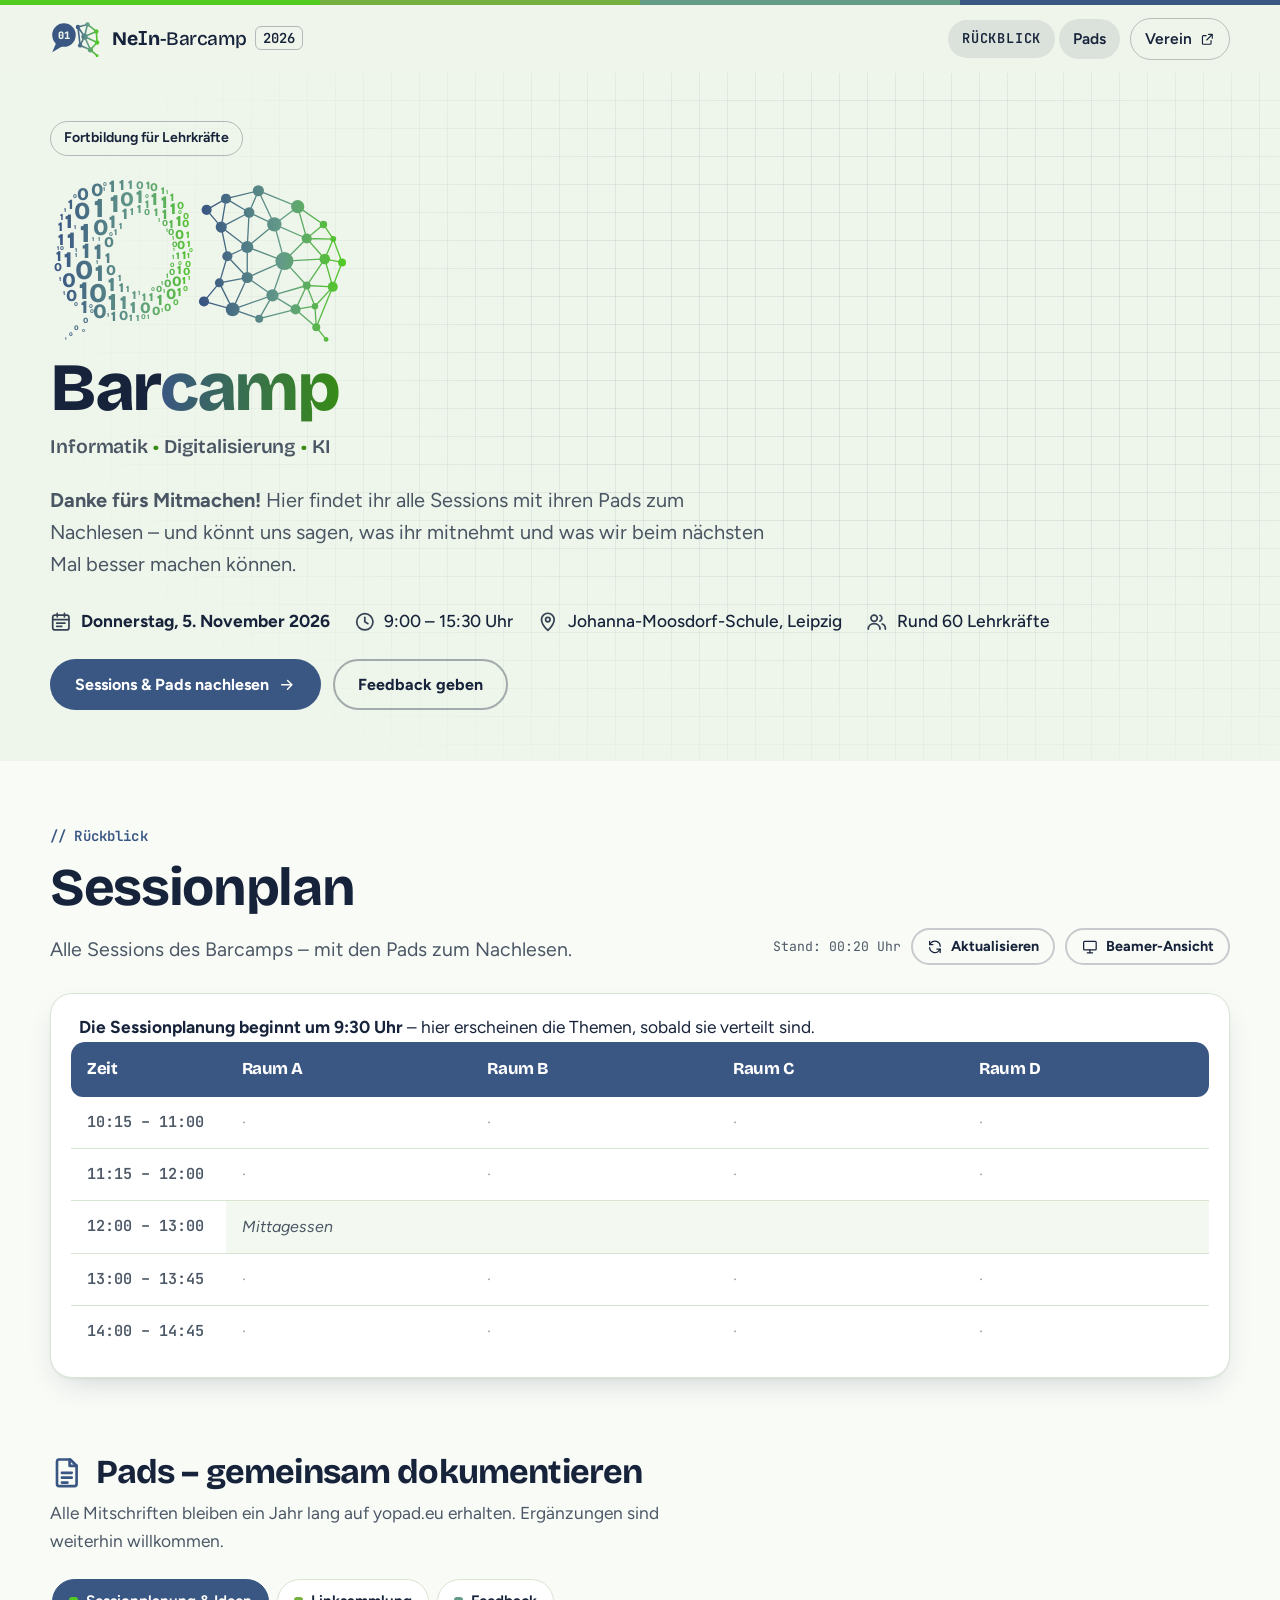
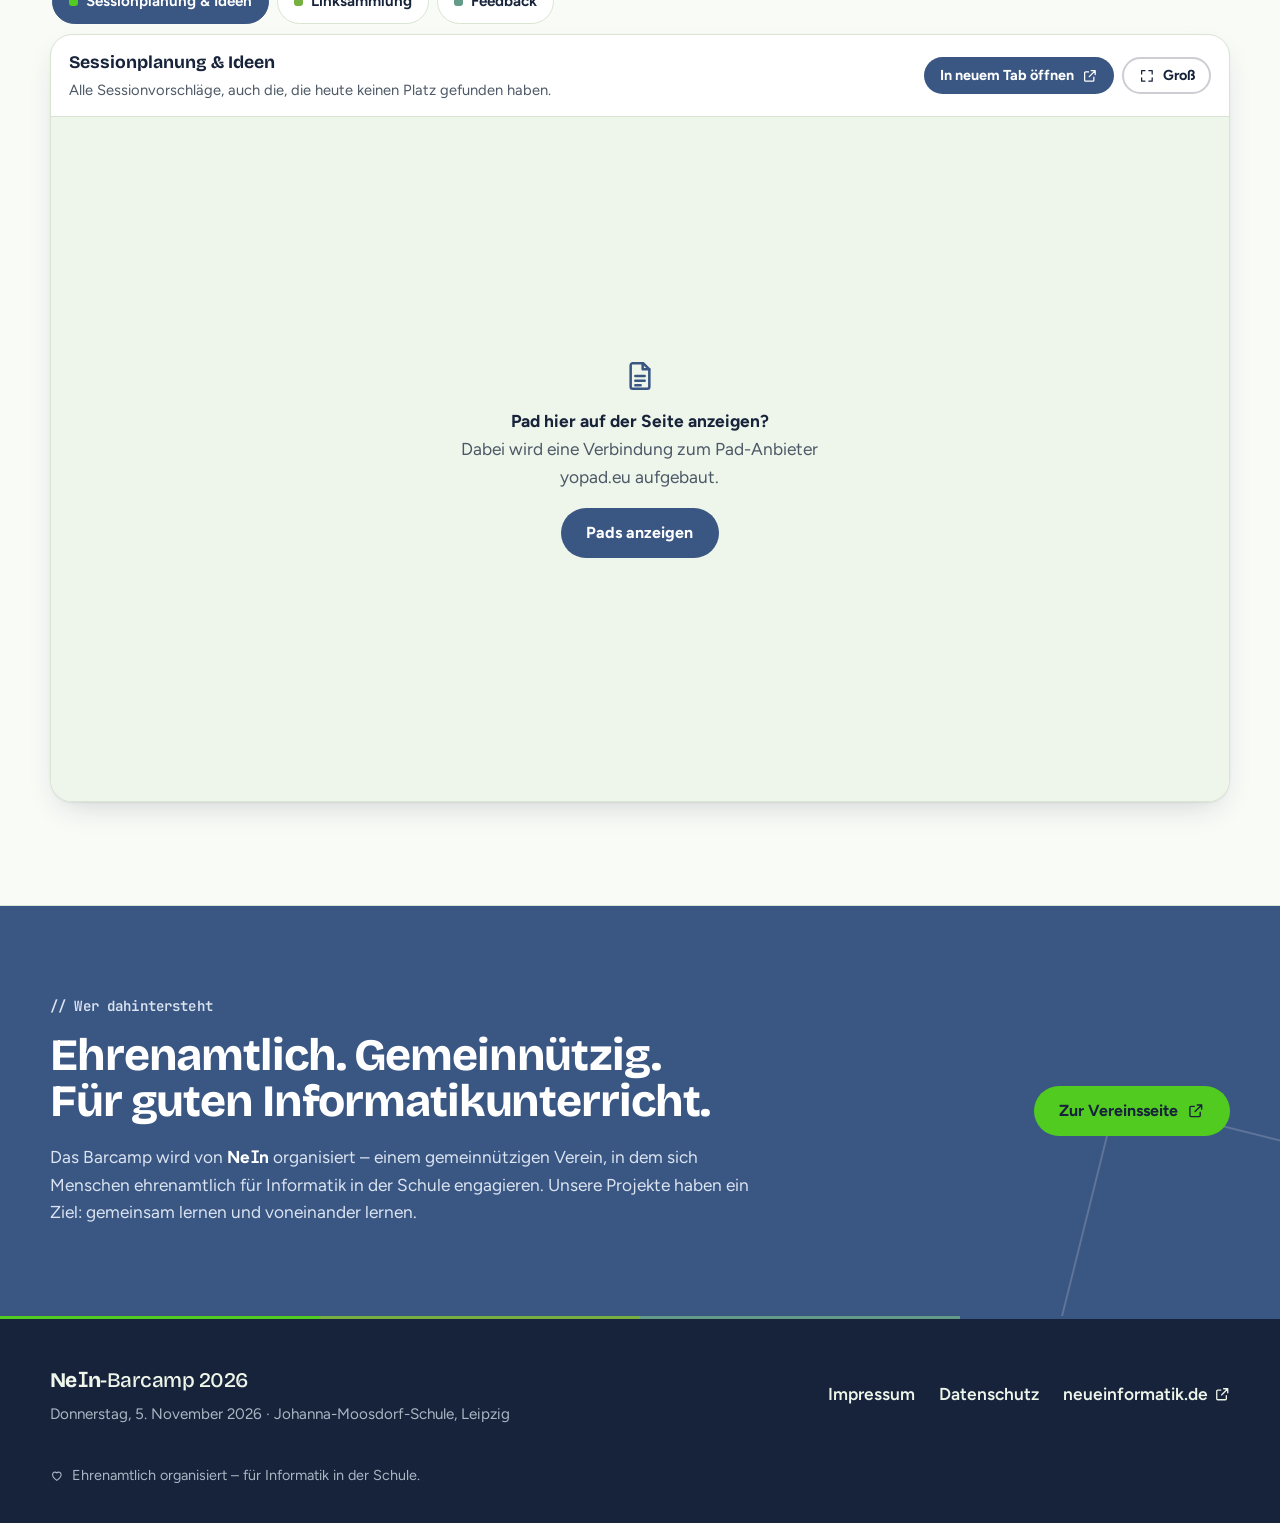
==== index.html @ a543e160 "Datums-Check: Beispielplan-Fehler behoben, Rückblick-Seite ab 6.11. - Am Barcamp-Tag wurde nach dem " ====
<!doctype html>
<html lang="de" data-palette="4" data-font="werkstatt">
<head>
  <meta charset="utf-8">
  <meta name="viewport" content="width=device-width, initial-scale=1">
  <title>NeIn-Barcamp 2026 · Informatik, Digitalisierung, KI · 5. November 2026, Leipzig</title>
  <meta name="description" content="Das NeIn-Barcamp am 5. November 2026: eine Fortbildung im Barcamp-Format rund um Informatik, Digitalisierung und KI in der Schule, an der Johanna-Moosdorf-Schule in Leipzig – Rahmeninfos, Ablauf, Essensbuchung, Sessionplan und Pads.">
  <meta property="og:type" content="website">
  <meta property="og:title" content="NeIn-Barcamp 2026">
  <meta property="og:description" content="Fortbildung im Barcamp-Format: Informatik · Digitalisierung · KI · Donnerstag, 5. November 2026, Johanna-Moosdorf-Schule Leipzig">
  <meta property="og:locale" content="de_DE">
  <meta property="og:image" content="https://hanstydecks.github.io/NeIn-Barcamp-Dashboard/assets/img/logo-barcamp.png">
  <link rel="icon" href="assets/img/favicon.svg" type="image/svg+xml">

  <link rel="stylesheet" href="assets/css/fonts.css">
  <link rel="stylesheet" href="assets/css/themes.css">
  <link rel="stylesheet" href="assets/css/style.css">

  <script src="assets/js/config.js"></script>
  <script src="assets/js/theme-init.js"></script>
  <script src="assets/js/markdown.js" defer></script>
  <script src="assets/js/main.js" defer></script>
  <script src="assets/js/design-panel.js" defer></script>
</head>
<body>
  <a class="skip-link" href="#main">Zum Inhalt springen</a>

  <!-- Symbole (werden per <use href="#i-…"> eingebunden) -->
  <svg class="sprite" aria-hidden="true" focusable="false">
    <symbol id="i-calendar" viewBox="0 0 24 24"><rect x="3" y="4.5" width="18" height="16.5" rx="2.5"/><path d="M3 9.5h18M8 2.5v4M16 2.5v4"/><path d="M7.5 13.5h2M11 13.5h2M14.5 13.5h2M7.5 17h2M11 17h2"/></symbol>
    <symbol id="i-clock" viewBox="0 0 24 24"><circle cx="12" cy="12" r="9"/><path d="M12 7v5l3.5 2"/></symbol>
    <symbol id="i-pin" viewBox="0 0 24 24"><path d="M12 21.5s-7-6.2-7-12a7 7 0 0 1 14 0c0 5.8-7 12-7 12z"/><circle cx="12" cy="9.5" r="2.5"/></symbol>
    <symbol id="i-users" viewBox="0 0 24 24"><circle cx="9" cy="8" r="3.5"/><path d="M2.5 20c0-3.6 2.9-6 6.5-6s6.5 2.4 6.5 6"/><path d="M15.5 4.8a3.5 3.5 0 0 1 0 6.4M18 14.4c2.1.7 3.5 2.7 3.5 5.6"/></symbol>
    <symbol id="i-ticket" viewBox="0 0 24 24"><path d="M3 8a2 2 0 0 0 2-2h14a2 2 0 0 0 2 2v2a2 2 0 0 0 0 4v2a2 2 0 0 0-2 2H5a2 2 0 0 0-2-2v-2a2 2 0 0 0 0-4z"/><path d="M14 6v12" stroke-dasharray="2 2.2"/></symbol>
    <symbol id="i-laptop" viewBox="0 0 24 24"><rect x="4" y="4.5" width="16" height="11" rx="1.5"/><path d="M2 19.5h20"/><path d="m10 8.5-2 1.75 2 1.75M14 8.5l2 1.75-2 1.75"/></symbol>
    <symbol id="i-utensils" viewBox="0 0 24 24"><path d="M6 2.5v7a2.5 2.5 0 0 0 5 0v-7M8.5 2.5v19"/><path d="M18 21.5v-19c-2.5 1.2-4 4-4 7.5v4h4"/></symbol>
    <symbol id="i-arrow" viewBox="0 0 24 24"><path d="M5 12h14M13 6l6 6-6 6"/></symbol>
    <symbol id="i-external" viewBox="0 0 24 24"><path d="M14 4h6v6M20 4l-9 9"/><path d="M18 14v4.5a1.5 1.5 0 0 1-1.5 1.5h-11A1.5 1.5 0 0 1 4 18.5v-11A1.5 1.5 0 0 1 5.5 6H10"/></symbol>
    <symbol id="i-refresh" viewBox="0 0 24 24"><path d="M20 11a8 8 0 0 0-14.3-4.6L4 8.5"/><path d="M4 3.5v5h5"/><path d="M4 13a8 8 0 0 0 14.3 4.6l1.7-2.1"/><path d="M20 20.5v-5h-5"/></symbol>
    <symbol id="i-screen" viewBox="0 0 24 24"><rect x="2.5" y="3.5" width="19" height="13" rx="1.5"/><path d="M8 21h8M12 16.5V21"/></symbol>
    <symbol id="i-expand" viewBox="0 0 24 24"><path d="M4 9V4h5M20 9V4h-5M4 15v5h5M20 15v5h-5"/></symbol>
    <symbol id="i-pad" viewBox="0 0 24 24"><path d="M6 2.5h8.5L19 7v13a1.5 1.5 0 0 1-1.5 1.5h-11A1.5 1.5 0 0 1 5 20V4a1.5 1.5 0 0 1 1-1.5z"/><path d="M14 2.5V7h5M8.5 12h7M8.5 15.5h7M8.5 19h4"/></symbol>
    <symbol id="i-check" viewBox="0 0 24 24"><path d="m4.5 12.5 5 5 10-11"/></symbol>
    <symbol id="i-alert" viewBox="0 0 24 24"><circle cx="12" cy="12" r="9"/><path d="M12 7.5v5.5M12 16.5v.01"/></symbol>
    <symbol id="i-heart" viewBox="0 0 24 24"><path d="M12 20s-7.5-4.6-7.5-10.2A4.3 4.3 0 0 1 12 7a4.3 4.3 0 0 1 7.5 2.8C19.5 15.4 12 20 12 20z"/></symbol>
    <symbol id="i-menu" viewBox="0 0 24 24"><path d="M4 7h16M4 12h16M4 17h16"/></symbol>
    <symbol id="i-close" viewBox="0 0 24 24"><path d="M6 6l12 12M18 6 6 18"/></symbol>
    <symbol id="i-feet" viewBox="0 0 24 24"><path d="M7.5 4c1.7 0 2.7 1.8 2.7 4.3S9.3 13 7.6 13 5 11 5 8.4 5.8 4 7.5 4zM5.6 15.2l4.2-.4.3 2.3c.2 1.6-.8 2.9-2.2 3s-2.4-.9-2.4-2.5z"/><path d="M16.5 2.5c1.7 0 2.5 2.2 2.5 4.8s-1 4.4-2.7 4.4-2.6-1.9-2.6-4.4.8-4.8 2.8-4.8zM14.1 13.8l4.2.4-.1 2.3c-.1 1.6-1.2 2.6-2.6 2.5s-2.2-1.4-2-3z"/></symbol>
    <symbol id="i-spark" viewBox="0 0 24 24"><path d="M12 3v4M12 17v4M3 12h4M17 12h4M5.6 5.6l2.8 2.8M15.6 15.6l2.8 2.8M18.4 5.6l-2.8 2.8M8.4 15.6l-2.8 2.8"/></symbol>
    <symbol id="i-mic" viewBox="0 0 24 24"><rect x="9" y="2.5" width="6" height="11" rx="3"/><path d="M5.5 11a6.5 6.5 0 0 0 13 0M12 17.5V21.5M8.5 21.5h7"/></symbol>
  </svg>

  <div class="stripe" aria-hidden="true"><span></span><span></span><span></span><span></span></div>

  <header class="site-header" id="header">
    <div class="container site-header__inner">
      <a class="brand" href="#top" aria-label="NeIn-Barcamp 2026 – zum Seitenanfang">
        <svg class="brand__mark" viewBox="0 0 68 50" aria-hidden="true">
          <defs>
            <linearGradient id="bm-grad" gradientUnits="userSpaceOnUse" x1="36" y1="0" x2="66" y2="0">
              <stop offset="0" class="lm-s1"/><stop offset=".5" class="lm-s2"/><stop offset="1" class="lm-s3"/>
            </linearGradient>
          </defs>
          <circle class="bm-bubble" cx="19" cy="19" r="16"/>
          <path class="bm-bubble" d="M8.5 29.5 3 42.5l13.8-8.4z"/>
          <text class="bm-bits" x="19" y="24">01</text>
          <path class="bm-edges" d="M38 8 51 4.5 63 14 47 21 38 8M51 4.5 47 21M63 14 64 29 47 21 41 33 38 8M41 33 55 39 64 29M47 21 55 39 64 47"/>
          <g class="bm-nodes"><circle cx="38" cy="8" r="3"/><circle cx="51" cy="4.5" r="3"/><circle cx="63" cy="14" r="3"/><circle cx="47" cy="21" r="4.3"/><circle cx="64" cy="29" r="3"/><circle cx="41" cy="33" r="3"/><circle cx="55" cy="39" r="3.6"/><circle cx="64" cy="47" r="2"/></g>
        </svg>
        <span class="brand__text"><strong>Ne<span class="ibeam">I</span>n</strong>-Barcamp <span class="brand__year">2026</span></span>
      </a>

      <button class="nav-toggle" type="button" aria-expanded="false" aria-controls="site-nav">
        <svg class="icon" aria-hidden="true"><use href="#i-menu"/></svg>
        <span class="visually-hidden">Menü</span>
      </button>

      <nav class="site-nav" id="site-nav" aria-label="Hauptnavigation">
        <ul>
          <li data-phases="live after" hidden><a class="nav-live" href="#live"><span class="live-dot" aria-hidden="true"></span><span data-phases="live">Live</span><span data-phases="after" hidden>Rückblick</span></a></li>
          <li data-phases="live after" hidden><a href="#pads">Pads</a></li>
          <li data-phases="before live"><a href="#infos">Infos</a></li>
          <li data-phases="before live"><a href="#barcamp">Barcamp</a></li>
          <li data-phases="before live"><a href="#ablauf">Ablauf</a></li>
          <li data-phases="before" data-meal-only="open"><a href="#essen">Essen</a></li>
          <li><a class="nav-ext" href="https://neueinformatik.de/" rel="noopener">Verein <svg class="icon icon--sm" aria-hidden="true"><use href="#i-external"/></svg></a></li>
        </ul>
      </nav>
    </div>
  </header>

  <main id="main">

    <!-- ================================================================ HERO -->
    <section class="hero" id="top" aria-labelledby="hero-title">
      <div class="container hero__grid">
        <div class="hero__text">
          <p class="hero__kicker">
            <span class="chip chip--hero">Fortbildung für Lehrkräfte</span>
            <span class="countdown" id="countdown" hidden></span>
          </p>

          <div class="hero-logo">
            <!-- Bildmarke: Sprechblase aus Binärziffern + Sprechblase aus einem Netzwerk.
                 Farben kommen aus der Palette (--mark-1 … --mark-3), Ziffern in der Überschriftenschrift. -->
            <svg class="hero-logo__mark" viewBox="205 55 1130 650" role="img" aria-label="Logo: eine Sprechblase aus Nullen und Einsen neben einer Sprechblase aus einem Netzwerk">
              <defs>
                <linearGradient id="lm-grad-l" gradientUnits="userSpaceOnUse" x1="230" y1="0" x2="770" y2="0">
                  <stop offset="0" class="lm-s1"/><stop offset=".55" class="lm-s2"/><stop offset="1" class="lm-s3"/>
                </linearGradient>
                <linearGradient id="lm-grad-r" gradientUnits="userSpaceOnUse" x1="780" y1="0" x2="1320" y2="0">
                  <stop offset="0" class="lm-s1"/><stop offset=".55" class="lm-s2"/><stop offset="1" class="lm-s3"/>
                </linearGradient>
              </defs>
              <g class="lm-digits">
              <text x="338" y="617" font-size="30">0</text>
              <text x="306" y="641" font-size="26">0</text>
              <text x="284" y="664" font-size="21">0</text>
              <text x="266" y="682" font-size="16">1</text>
              <text x="333" y="652" font-size="17">0</text>
              <text x="334" y="452" font-size="103">0</text>
              <text x="335" y="310" font-size="103">1</text>
              <text x="389" y="216" font-size="103">1</text>
              <text x="386" y="536" font-size="102">0</text>
              <text x="447" y="198" font-size="96">1</text>
              <text x="330" y="524" font-size="95">1</text>
              <text x="325" y="226" font-size="92">0</text>
              <text x="441" y="567" font-size="91">1</text>
              <text x="390" y="459" font-size="89">1</text>
              <text x="283" y="332" font-size="88">1</text>
              <text x="395" y="286" font-size="87">0</text>
              <text x="273" y="406" font-size="84">1</text>
              <text x="385" y="374" font-size="83">1</text>
              <text x="340" y="373" font-size="82">1</text>
              <text x="496" y="176" font-size="78">0</text>
              <text x="275" y="480" font-size="78">0</text>
              <text x="276" y="258" font-size="77">1</text>
              <text x="394" y="596" font-size="77">0</text>
              <text x="438" y="497" font-size="74">1</text>
              <text x="483" y="562" font-size="73">1</text>
              <text x="542" y="166" font-size="72">1</text>
              <text x="442" y="258" font-size="71">1</text>
              <text x="381" y="139" font-size="70">0</text>
              <text x="334" y="579" font-size="69">1</text>
              <text x="599" y="173" font-size="68">1</text>
              <text x="331" y="154" font-size="67">0</text>
              <text x="635" y="183" font-size="66">1</text>
              <text x="440" y="123" font-size="65">1</text>
              <text x="518" y="577" font-size="63">1</text>
              <text x="285" y="535" font-size="63">0</text>
              <text x="245" y="322" font-size="62">1</text>
              <text x="667" y="206" font-size="61">1</text>
              <text x="564" y="580" font-size="60">0</text>
              <text x="486" y="223" font-size="59">1</text>
              <text x="618" y="549" font-size="58">1</text>
              <text x="659" y="524" font-size="58">0</text>
              <text x="688" y="250" font-size="57">1</text>
              <text x="476" y="117" font-size="57">1</text>
              <text x="427" y="330" font-size="56">0</text>
              <text x="237" y="383" font-size="56">1</text>
              <text x="422" y="390" font-size="56">1</text>
              <text x="436" y="435" font-size="56">0</text>
              <text x="683" y="478" font-size="54">0</text>
              <text x="637" y="225" font-size="54">1</text>
              <text x="446" y="609" font-size="53">1</text>
              <text x="281" y="187" font-size="53">1</text>
              <text x="481" y="604" font-size="52">0</text>
              <text x="694" y="299" font-size="51">0</text>
              <text x="474" y="498" font-size="50">1</text>
              <text x="510" y="113" font-size="49">1</text>
              <text x="243" y="269" font-size="49">1</text>
              <text x="606" y="587" font-size="47">0</text>
              <text x="692" y="432" font-size="47">1</text>
              <text x="541" y="202" font-size="46">1</text>
              <text x="692" y="514" font-size="46">1</text>
              <text x="700" y="339" font-size="46">0</text>
              <text x="236" y="422" font-size="45">0</text>
              <text x="520" y="527" font-size="45">1</text>
              <text x="662" y="258" font-size="45">1</text>
              <text x="584" y="533" font-size="45">1</text>
              <text x="598" y="120" font-size="44">0</text>
              <text x="709" y="377" font-size="44">1</text>
              <text x="603" y="213" font-size="43">1</text>
              <text x="543" y="112" font-size="43">0</text>
              <text x="559" y="533" font-size="43">1</text>
              <text x="571" y="183" font-size="43">1</text>
              <text x="666" y="158" font-size="42">1</text>
              <text x="573" y="112" font-size="42">1</text>
              <text x="646" y="480" font-size="42">0</text>
              <text x="716" y="256" font-size="41">0</text>
              <text x="718" y="437" font-size="41">0</text>
              <text x="647" y="572" font-size="41">0</text>
              <text x="711" y="470" font-size="40">1</text>
              <text x="696" y="187" font-size="40">0</text>
              <text x="512" y="208" font-size="39">1</text>
              <text x="629" y="132" font-size="38">1</text>
              <text x="686" y="376" font-size="38">1</text>
              <text x="511" y="608" font-size="37">1</text>
              <text x="723" y="295" font-size="37">1</text>
              <text x="248" y="230" font-size="35">1</text>
              <text x="662" y="286" font-size="35">0</text>
              <text x="534" y="608" font-size="35">1</text>
              <text x="614" y="500" font-size="35">0</text>
              <text x="666" y="434" font-size="35">0</text>
              <text x="497" y="501" font-size="35">1</text>
              <text x="466" y="458" font-size="35">1</text>
              <text x="727" y="330" font-size="35">1</text>
              <text x="469" y="261" font-size="34">1</text>
              <text x="717" y="224" font-size="34">0</text>
              <text x="639" y="252" font-size="34">0</text>
              <text x="572" y="211" font-size="34">0</text>
              <text x="724" y="406" font-size="34">0</text>
              <text x="451" y="286" font-size="33">1</text>
              <text x="679" y="549" font-size="32">0</text>
              <text x="674" y="329" font-size="31">0</text>
              <text x="728" y="372" font-size="29">1</text>
              <text x="714" y="494" font-size="28">0</text>
              <text x="557" y="602" font-size="27">0</text>
              <text x="576" y="602" font-size="25">1</text>
              <text x="666" y="406" font-size="25">0</text>
              <text x="644" y="446" font-size="25">1</text>
              <text x="670" y="376" font-size="24">1</text>
              <text x="541" y="511" font-size="24">1</text>
              <text x="728" y="456" font-size="23">1</text>
              <text x="617" y="236" font-size="22">1</text>
              <text x="737" y="349" font-size="22">0</text>
              <text x="645" y="275" font-size="20">1</text>
              <text x="673" y="345" font-size="19">1</text>
              <text x="668" y="305" font-size="22">1</text>
              <text x="625" y="472" font-size="22">1</text>
              <text x="594" y="497" font-size="22">0</text>
              <text x="645" y="130" font-size="22">1</text>
              <text x="693" y="205" font-size="22">0</text>
              <text x="693" y="396" font-size="22">0</text>
              <text x="259" y="510" font-size="22">1</text>
              <text x="627" y="575" font-size="22">1</text>
              <text x="435" y="288" font-size="22">0</text>
              <text x="242" y="458" font-size="22">1</text>
              <text x="235" y="341" font-size="22">1</text>
              <text x="261" y="198" font-size="22">1</text>
              <text x="413" y="100" font-size="22">0</text>
              <text x="302" y="554" font-size="22">0</text>
              <text x="299" y="145" font-size="22">0</text>
              <text x="570" y="144" font-size="22">0</text>
              <text x="362" y="578" font-size="22">0</text>
              <text x="410" y="120" font-size="22">1</text>
              <text x="634" y="504" font-size="22">1</text>
              <text x="425" y="595" font-size="22">1</text>
              <text x="389" y="307" font-size="22">1</text>
              <text x="368" y="306" font-size="22">1</text>
              <text x="249" y="341" font-size="22">0</text>
              <text x="304" y="368" font-size="22">1</text>
              <text x="302" y="350" font-size="22">1</text>
              <text x="301" y="262" font-size="22">1</text>
              <text x="360" y="560" font-size="22">0</text>
              <text x="381" y="393" font-size="22">1</text>
              </g>
              <g class="lm-edges">
              <path d="M795 190L868 148M795 190L850 255M868 148L990 118M868 148L955 200M868 148L850 255M990 118L1138 178M990 118L955 200M990 118L1050 245M1138 178L1050 245M1138 178L1235 245M1138 178L1172 298M955 200L850 255M955 200L1050 245M955 200L948 330M850 255L948 330M850 255L873 365M1050 245L1172 298M1050 245L948 330M1050 245L1088 383M1235 245L1172 298M1235 245L1272 300M1172 298L1272 300M1172 298L1088 383M1172 298L1240 375M1272 300L1240 375M1272 300L1305 388M948 330L1088 383M948 330L873 365M948 330L948 445M1088 383L1240 375M1088 383L948 445M1088 383L1172 475M1088 383L1043 512M873 365L948 445M873 365L843 465M1240 375L1305 388M1240 375L1172 475M1240 375L1270 480M1305 388L1270 480M948 445L843 465M948 445L1043 512M948 445L893 565M843 465L785 535M843 465L893 565M1172 475L1270 480M1172 475L1043 512M1172 475L1130 565M1172 475L1203 553M1270 480L1203 553M1270 480L1208 632M1043 512L893 565M1043 512L1130 565M1043 512L993 600M785 535L893 565M893 565L993 600M1130 565L1203 553M1130 565L993 600M1130 565L1208 632M1203 553L1208 632M1208 632L1245 678"/>
              </g>
              <g class="lm-nodes">
              <circle cx="795" cy="190" r="19"/>
              <circle cx="868" cy="148" r="19"/>
              <circle cx="990" cy="118" r="21"/>
              <circle cx="1138" cy="178" r="25"/>
              <circle cx="955" cy="200" r="20"/>
              <circle cx="850" cy="255" r="21"/>
              <circle cx="1050" cy="245" r="27"/>
              <circle cx="1235" cy="245" r="14"/>
              <circle cx="1172" cy="298" r="19"/>
              <circle cx="1272" cy="300" r="11"/>
              <circle cx="948" cy="330" r="23"/>
              <circle cx="1088" cy="383" r="34"/>
              <circle cx="873" cy="365" r="19"/>
              <circle cx="1240" cy="375" r="20"/>
              <circle cx="1305" cy="388" r="15"/>
              <circle cx="948" cy="445" r="21"/>
              <circle cx="843" cy="465" r="17"/>
              <circle cx="1172" cy="475" r="15"/>
              <circle cx="1270" cy="480" r="19"/>
              <circle cx="1043" cy="512" r="23"/>
              <circle cx="785" cy="535" r="19"/>
              <circle cx="893" cy="565" r="26"/>
              <circle cx="1130" cy="565" r="19"/>
              <circle cx="1203" cy="553" r="12"/>
              <circle cx="993" cy="600" r="15"/>
              <circle cx="1208" cy="632" r="15"/>
              <circle cx="1245" cy="678" r="9"/>
              </g>
            </svg>
            <h1 class="hero-logo__word" id="hero-title"><span class="visually-hidden">NeIn-</span><span class="hero-logo__bar">Bar</span><span class="hero-logo__camp">camp</span><span class="visually-hidden"> 2026</span></h1>
            <p class="hero-logo__tag">Informatik <span aria-hidden="true">•</span> Digitalisierung <span aria-hidden="true">•</span> KI</p>
          </div>

          <p class="hero__lead" data-phases="before">
            Ein Tag rund um Informatik, Digitalisierung und KI in der Schule – mit den Themen, die ihr mitbringt.
            Es gibt kein festes Programm: Wir sammeln morgens gemeinsam die Sessions,
            teilen Erfahrungen aus dem Unterricht und nehmen Ideen mit, die am nächsten Tag funktionieren.
          </p>
          <p class="hero__lead" data-phases="after" hidden>
            <strong>Danke fürs Mitmachen!</strong> Hier findet ihr alle Sessions mit ihren Pads zum Nachlesen –
            und könnt uns sagen, was ihr mitnehmt und was wir beim nächsten Mal besser machen können.
          </p>

          <ul class="hero__meta">
            <li><svg class="icon" aria-hidden="true"><use href="#i-calendar"/></svg><span><strong>Donnerstag, 5. November 2026</strong></span></li>
            <li><svg class="icon" aria-hidden="true"><use href="#i-clock"/></svg><span class="ph">9:00 – 15:30 Uhr</span></li>
            <li><svg class="icon" aria-hidden="true"><use href="#i-pin"/></svg><span>Johanna-Moosdorf-Schule, Leipzig</span></li>
            <li data-phases="after" hidden><svg class="icon" aria-hidden="true"><use href="#i-users"/></svg><span class="ph">Rund 60 Lehrkräfte</span></li>
          </ul>

          <div class="hero__actions">
            <a class="btn btn--hero" href="#essen" data-phases="before" data-meal-only="open">Mittagessen buchen <svg class="icon" aria-hidden="true"><use href="#i-arrow"/></svg></a>
            <a class="btn btn--hero" href="#live" data-phases="live" hidden>Zum Sessionplan <svg class="icon" aria-hidden="true"><use href="#i-arrow"/></svg></a>
            <a class="btn btn--hero" href="#live" data-phases="after" hidden>Sessions &amp; Pads nachlesen <svg class="icon" aria-hidden="true"><use href="#i-arrow"/></svg></a>
            <a class="btn btn--hero-ghost" href="#pads" data-phases="after" data-open-pad="Feedback" hidden>Feedback geben</a>
            <a class="btn btn--hero-ghost" href="#barcamp" data-phases="before live">Was ist ein Barcamp?</a>
          </div>
        </div>

        <figure class="hero__media">
          <div class="hero__frame">
            <!-- Platzhalter-Illustration: wird vom Titelfoto überdeckt, sobald es existiert -->
            <svg class="hero__art" viewBox="0 0 600 450" role="img" aria-label="Illustration: Sessionwand mit bunten Haftnotizen">
              <defs>
                <pattern id="karo" width="20" height="20" patternUnits="userSpaceOnUse">
                  <path d="M20 0H0V20" fill="none" class="art-grid"/>
                </pattern>
                <filter id="note-shadow" x="-20%" y="-20%" width="140%" height="150%">
                  <feDropShadow dx="0" dy="3" stdDeviation="3" flood-opacity=".18"/>
                </filter>
              </defs>
              <rect width="600" height="450" class="art-bg"/>
              <rect width="600" height="450" fill="url(#karo)"/>

              <!-- Raum-Schilder -->
              <g class="art-tags">
                <rect x="150" y="34" width="96" height="30" rx="6"/><rect x="264" y="34" width="96" height="30" rx="6"/>
                <rect x="378" y="34" width="96" height="30" rx="6"/><rect x="492" y="34" width="84" height="30" rx="6"/>
              </g>
              <g class="art-tag-lines">
                <path d="M168 49h60M282 49h52M396 49h60M508 49h48"/>
              </g>
              <!-- Zeit-Schilder -->
              <g class="art-tags">
                <rect x="24" y="92" width="100" height="26" rx="6"/><rect x="24" y="196" width="100" height="26" rx="6"/>
                <rect x="24" y="300" width="100" height="26" rx="6"/>
              </g>
              <g class="art-tag-lines"><path d="M40 105h58M40 209h52M40 313h62"/></g>

              <!-- Haftnotizen -->
              <g filter="url(#note-shadow)">
                <g class="note n1" transform="rotate(-3 198 128)"><rect x="152" y="86" width="92" height="84" rx="4"/><path class="sq" d="M164 108h64M164 122h52M164 136h60"/></g>
                <g class="note n3" transform="rotate(2 312 128)"><rect x="266" y="88" width="92" height="84" rx="4"/><path class="sq" d="M278 110h62M278 124h46"/></g>
                <g class="note n2" transform="rotate(-1.5 534 128)"><rect x="490" y="86" width="88" height="84" rx="4"/><path class="sq" d="M502 108h58M502 122h40M502 136h52"/></g>

                <g class="note n4" transform="rotate(2.5 198 232)"><rect x="152" y="190" width="92" height="84" rx="4"/><path class="sq" d="M164 212h60M164 226h48"/></g>
                <g class="note n2" transform="rotate(-2 426 232)"><rect x="380" y="190" width="92" height="84" rx="4"/><path class="sq" d="M392 212h62M392 226h56M392 240h34"/></g>
                <g class="note n1" transform="rotate(1.5 534 232)"><rect x="490" y="192" width="88" height="84" rx="4"/><path class="sq" d="M502 214h56M502 228h44"/></g>

                <g class="note n3" transform="rotate(-2 312 336)"><rect x="266" y="294" width="92" height="84" rx="4"/><path class="sq" d="M278 316h60M278 330h50M278 344h58"/></g>
                <g class="note n4" transform="rotate(3 426 336)"><rect x="380" y="296" width="92" height="84" rx="4"/><path class="sq" d="M392 318h54M392 332h62"/></g>
              </g>
              <!-- leere Plätze, die noch gefüllt werden -->
              <g class="art-empty">
                <rect x="266" y="190" width="92" height="84" rx="6"/><rect x="152" y="294" width="92" height="84" rx="6"/><rect x="490" y="296" width="88" height="84" rx="6"/>
              </g>
              <!-- neue Notiz, die gerade angeheftet wird -->
              <g class="art-float"><g class="note n2" transform="rotate(-9 555 400)" filter="url(#note-shadow)"><rect x="512" y="360" width="86" height="80" rx="4"/><path class="sq" d="M524 382h52M524 396h38"/></g></g>
            </svg>
            <img class="hero__photo" src="assets/img/titelbild.jpg" alt="" onerror="this.remove()">
          </div>
          <figcaption class="design-note">
            Platz für das Titelfoto: Datei als <code>assets/img/titelbild.jpg</code> ablegen (Querformat, ca. 1600 × 1200 px) – sie ersetzt automatisch die Illustration.
          </figcaption>
        </figure>
      </div>
    </section>

    <!-- ================================================================ LIVE (nur am Barcamp-Tag und danach) -->
    <section class="section live" id="live" data-phases="live after" hidden aria-labelledby="live-title">
      <div class="container">
        <div class="live__head">
          <div>
            <p class="eyebrow">
              <span class="live-pill" data-phases="live"><span class="live-dot" aria-hidden="true"></span>Live</span>
              <span data-phases="after" hidden>// Rückblick</span>
            </p>
            <h2 class="section-title" id="live-title">Sessionplan</h2>
            <p class="section-lead" data-phases="live">Themen und Räume – wird während der Sessionplanung live ergänzt. Die Seite aktualisiert sich von selbst.</p>
            <p class="section-lead" data-phases="after" hidden>Alle Sessions des Barcamps – mit den Pads zum Nachlesen.</p>
          </div>
          <div class="live__tools">
            <span class="live__updated" id="board-updated" aria-live="polite"></span>
            <button class="btn btn--ghost btn--sm" type="button" id="board-refresh"><svg class="icon" aria-hidden="true"><use href="#i-refresh"/></svg>Aktualisieren</button>
            <button class="btn btn--ghost btn--sm" type="button" id="board-present"><svg class="icon" aria-hidden="true"><use href="#i-screen"/></svg>Beamer-Ansicht</button>
          </div>
        </div>

        <div class="board" id="board">
          <div class="board__present-head">
            <span class="brand__text"><strong>Ne<span class="ibeam">I</span>n</strong>-Barcamp 2026 · Sessionplan</span>
            <span class="board__clock" id="board-clock"></span>
            <button class="btn btn--ghost btn--sm" type="button" id="board-present-close"><svg class="icon" aria-hidden="true"><use href="#i-close"/></svg>Schließen</button>
          </div>
          <div class="board__content md" id="board-content">
            <p class="board__status">Sessionplan wird geladen …</p>
          </div>
        </div>
        <p class="board__hint">Tipp: Jede Session hat ihr eigenes Pad – klickt auf das Thema, um die Mitschrift direkt hier zu öffnen.</p>

        <div class="pads" id="pads">
          <div class="pads__head">
            <h3 class="pads__title"><svg class="icon" aria-hidden="true"><use href="#i-pad"/></svg>Pads – gemeinsam dokumentieren</h3>
            <p data-phases="live">Schreibt mit, ergänzt Links und haltet Ergebnisse fest. Alle Pads sind für alle Teilnehmenden offen – auch nach dem Barcamp.</p>
            <p data-phases="after" hidden>Alle Mitschriften bleiben ein Jahr lang auf yopad.eu erhalten. Ergänzungen sind weiterhin willkommen.</p>
          </div>

          <div class="pads__tabs" id="pad-tabs" role="tablist" aria-label="Pads"></div>

          <div class="pads__viewer" id="pad-viewer">
            <div class="pads__bar">
              <div class="pads__info">
                <strong id="pad-name">–</strong>
                <span id="pad-desc"></span>
              </div>
              <div class="pads__actions">
                <a class="btn btn--primary btn--sm" id="pad-open" href="#" target="_blank" rel="noopener">In neuem Tab öffnen <svg class="icon" aria-hidden="true"><use href="#i-external"/></svg></a>
                <button class="btn btn--ghost btn--sm" type="button" id="pad-full"><svg class="icon" aria-hidden="true"><use href="#i-expand"/></svg>Groß</button>
              </div>
            </div>
            <div class="pads__frame" id="pad-frame">
              <div class="pads__consent" id="pad-consent">
                <svg class="icon icon--lg" aria-hidden="true"><use href="#i-pad"/></svg>
                <p><strong>Pad hier auf der Seite anzeigen?</strong><br>
                Dabei wird eine Verbindung zum Pad-Anbieter <span id="pad-host">yopad.eu</span> aufgebaut.</p>
                <button class="btn btn--primary" type="button" id="pad-consent-btn">Pads anzeigen</button>
              </div>
            </div>
          </div>
        </div>
      </div>
    </section>

    <!-- ================================================================ AUF EINEN BLICK -->
    <section class="section" id="infos" aria-labelledby="infos-title" data-phases="before live">
      <div class="container">
        <header class="section-head">
          <p class="eyebrow">// Auf einen Blick</p>
          <h2 class="section-title" id="infos-title">Alles Wichtige zum Barcamp</h2>
        </header>

        <div class="facts">
          <article class="fact">
            <span class="fact__icon"><svg class="icon" aria-hidden="true"><use href="#i-calendar"/></svg></span>
            <h3 class="fact__label">Wann</h3>
            <p class="fact__value">Donnerstag, 5.&nbsp;November&nbsp;2026</p>
            <p class="fact__text"><span class="ph">9:00 – 15:30 Uhr, Ankommen und Kaffee ab 8:30 Uhr</span></p>
          </article>
          <article class="fact">
            <span class="fact__icon"><svg class="icon" aria-hidden="true"><use href="#i-pin"/></svg></span>
            <h3 class="fact__label">Wo</h3>
            <p class="fact__value">Johanna-Moosdorf-Schule</p>
            <p class="fact__text">Gymnasium der Stadt Leipzig<br>Philipp-Rosenthal-Straße 61–63, 04103 Leipzig</p>
          </article>
          <article class="fact">
            <span class="fact__icon"><svg class="icon" aria-hidden="true"><use href="#i-users"/></svg></span>
            <h3 class="fact__label">Für wen</h3>
            <p class="fact__value">Lehrkräfte, die Informatik unterrichten – oder es vorhaben</p>
            <p class="fact__text">Alle Schulformen, Neueinsteigende wie Erfahrene. Rund 60 Plätze.</p>
          </article>
          <article class="fact">
            <span class="fact__icon"><svg class="icon" aria-hidden="true"><use href="#i-ticket"/></svg></span>
            <h3 class="fact__label">Teilnahme</h3>
            <p class="fact__value ph">Kostenfrei</p>
            <p class="fact__text" data-phases="before" data-meal-only="open">Das Mittagessen bucht ihr separat <a href="#essen">hier auf der Seite</a>.</p>
          </article>
          <article class="fact">
            <span class="fact__icon"><svg class="icon" aria-hidden="true"><use href="#i-laptop"/></svg></span>
            <h3 class="fact__label">Mitbringen</h3>
            <p class="fact__value">Laptop oder Tablet</p>
            <p class="fact__text">Für die Pads und zum Ausprobieren. Und gern: eine Frage oder Idee für eine Session.</p>
          </article>
          <article class="fact">
            <span class="fact__icon"><svg class="icon" aria-hidden="true"><use href="#i-utensils"/></svg></span>
            <h3 class="fact__label">Essen</h3>
            <p class="fact__value">Mittagessen vor Ort</p>
            <p class="fact__text" data-phases="before" data-meal-only="open">Bitte bis <span class="ph" data-deadline-text="short">Donnerstag, 29. Oktober</span> <a href="#essen">online buchen</a>.</p>
            <p class="fact__text" data-phases="before" data-meal-only="closed" hidden>Die Buchung ist geschlossen – Fragen zum Essen klären wir gern vor Ort.</p>
            <p class="fact__text" data-phases="live after over" hidden>Für alle, die vorab gebucht haben.</p>
          </article>
        </div>
      </div>
    </section>

    <!-- ================================================================ WAS IST EIN BARCAMP -->
    <section class="section section--alt" id="barcamp" aria-labelledby="barcamp-title" data-phases="before live">
      <div class="container split">
        <div class="split__text">
          <p class="eyebrow">// Das Format</p>
          <h2 class="section-title" id="barcamp-title">Was ist ein Barcamp?</h2>
          <p class="section-lead">Ein Barcamp ist eine „Unkonferenz“: Das Programm steht nicht vorher fest, sondern entsteht am Morgen – aus den Themen, Fragen und Erfahrungen aller Teilnehmenden.</p>
          <p>In der Sessionplanung stellen alle, die möchten, ihren Vorschlag in einem Satz vor. Gemeinsam verteilen wir die Vorschläge auf Räume und Zeiten – der Sessionplan entsteht live und erscheint am Barcamp-Tag hier auf der Seite.</p>
          <p><strong>Ihr müsst nichts vorbereiten.</strong> Eine offene Frage ist ein genauso guter Vorschlag wie ein ausgearbeiteter Workshop.</p>

          <ul class="tags" aria-label="Mögliche Session-Formate">
            <li>Kurzer Input</li><li>Workshop</li><li>Diskussion</li><li>Erfahrungsaustausch</li><li>Gemeinsam ausprobieren</li><li>Offene Frage</li>
          </ul>
        </div>

        <ol class="principles">
          <li class="principle">
            <span class="principle__no">01</span>
            <svg class="icon principle__icon" aria-hidden="true"><use href="#i-mic"/></svg>
            <h3>Ihr macht das Programm</h3>
            <p>Die Themen werden morgens gemeinsam gesammelt und auf Räume verteilt.</p>
          </li>
          <li class="principle">
            <span class="principle__no">02</span>
            <svg class="icon principle__icon" aria-hidden="true"><use href="#i-spark"/></svg>
            <h3>Alle können eine Session anbieten</h3>
            <p>Input, Workshop, Diskussion – oder einfach eine Frage an die Runde.</p>
          </li>
          <li class="principle">
            <span class="principle__no">03</span>
            <svg class="icon principle__icon" aria-hidden="true"><use href="#i-feet"/></svg>
            <h3>Gesetz der zwei Füße</h3>
            <p>Wechselt jederzeit die Session, wenn ihr woanders mehr lernt oder beitragt.</p>
          </li>
          <li class="principle">
            <span class="principle__no">04</span>
            <svg class="icon principle__icon" aria-hidden="true"><use href="#i-pad"/></svg>
            <h3>Alles wird dokumentiert</h3>
            <p>Jede Session bekommt ihr eigenes Pad – dort halten wir die Ergebnisse fest – für alle, auch nach dem Barcamp.</p>
          </li>
        </ol>
      </div>
    </section>

    <!-- ================================================================ ABLAUF -->
    <section class="section" id="ablauf" aria-labelledby="ablauf-title" data-phases="before live">
      <div class="container">
        <header class="section-head">
          <p class="eyebrow">// Ablauf</p>
          <h2 class="section-title" id="ablauf-title">So läuft der Tag</h2>
          <p class="section-lead">Die Zeiten geben den Rahmen vor – die Inhalte entstehen vor Ort.</p>
        </header>

        <div class="schedule">
          <ol class="timeline">
            <li class="timeline__item"><time class="ph">08:30</time><div><h3>Ankommen</h3><p>Kaffee, Namensschilder und erste Gespräche.</p></div></li>
            <li class="timeline__item"><time class="ph">09:00</time><div><h3>Begrüßung &amp; Kennenlernen</h3><p>Wer ist da, was bringt ihr mit?</p></div></li>
            <li class="timeline__item timeline__item--key"><time class="ph">09:30</time><div><h3>Sessionplanung</h3><p>Alle Vorschläge werden kurz vorgestellt und auf Räume und Zeiten verteilt.</p></div></li>
            <li class="timeline__item timeline__item--session"><time class="ph">10:15</time><div><h3>Session-Runde 1</h3><p>45 Minuten, parallel in mehreren Räumen.</p></div></li>
            <li class="timeline__item timeline__item--session"><time class="ph">11:15</time><div><h3>Session-Runde 2</h3></div></li>
            <li class="timeline__item timeline__item--break"><time class="ph">12:00</time><div><h3>Mittagessen</h3><p>Zeit zum Essen und Weiterreden.</p></div></li>
            <li class="timeline__item timeline__item--session"><time class="ph">13:00</time><div><h3>Session-Runde 3</h3></div></li>
            <li class="timeline__item timeline__item--session"><time class="ph">14:00</time><div><h3>Session-Runde 4</h3></div></li>
            <li class="timeline__item timeline__item--key"><time class="ph">15:00</time><div><h3>Abschluss &amp; Feedback</h3><p>Was nehmt ihr mit? Kurzer Rückblick in großer Runde.</p></div></li>
            <li class="timeline__item"><time class="ph">15:30</time><div><h3>Ende</h3></div></li>
          </ol>

          <aside class="sticky-note" aria-labelledby="pitch-title">
            <p class="sticky-note__label">Session-Idee im Kopf?</p>
            <h3 id="pitch-title">So stellt ihr sie in der Sessionplanung vor</h3>
            <ol>
              <li><strong>Wer</strong> seid ihr?</li>
              <li><strong>Worum</strong> geht’s – in einem Satz?</li>
              <li><strong>Wie</strong> soll es laufen: Input, Workshop, Diskussion?</li>
            </ol>
            <p>Das war’s. Den Rest macht die Gruppe.</p>
          </aside>
        </div>
      </div>
    </section>

    <!-- ================================================================ ESSEN -->
    <section class="section section--alt" id="essen" aria-labelledby="essen-title" data-phases="before">
      <div class="container split split--form">
        <div class="split__text">
          <p class="eyebrow">// Verpflegung</p>
          <h2 class="section-title" id="essen-title">Mittagessen buchen</h2>
          <p class="section-lead">Damit wir richtig planen können, bucht euer Mittagessen bitte vorab über dieses Formular.</p>

          <dl class="info-list">
            <div><dt>Anmeldeschluss</dt><dd class="ph" data-deadline-text="long">Donnerstag, 29. Oktober 2026</dd></div>
            <div><dt>Kostenbeitrag</dt><dd class="ph">8 € pro Person, bar vor Ort</dd></div>
            <div><dt>Allergien</dt><dd>Gebt Unverträglichkeiten bitte im Formular an – wir kümmern uns darum.</dd></div>
          </dl>
          <p class="muted">Kaffee, Wasser und Snacks über den Tag gibt es ohne Buchung.</p>
        </div>

        <div class="form-card" id="meal-card">
          <form class="form" id="meal-form" action="https://formsubmit.co/hanstydecks.tea@gmail.com" method="POST">
            <!-- Steuerfelder für FormSubmit (https://formsubmit.co) -->
            <input type="hidden" name="_subject" value="Essensbuchung NeIn-Barcamp 2026">
            <input type="hidden" name="_template" value="table">
            <input type="hidden" name="_captcha" value="false">
            <input type="hidden" name="_autoresponse" value="Vielen Dank! Deine Essensbuchung für das NeIn-Barcamp am Donnerstag, 5. November 2026, ist bei uns eingegangen. Wir freuen uns auf dich! – Das Orga-Team">
            <input type="text" name="_honey" class="visually-hidden" tabindex="-1" autocomplete="off" aria-hidden="true">

            <p class="form__note form__note--info" id="meal-repeat" hidden>
              <svg class="icon" aria-hidden="true"><use href="#i-check"/></svg>
              Von diesem Gerät wurde bereits eine Buchung gesendet. Weitere Personen könnt ihr einfach zusätzlich eintragen.
            </p>

            <div class="field">
              <label for="f-name">Vor- und Nachname <span class="req" aria-hidden="true">*</span></label>
              <input id="f-name" name="Name" type="text" autocomplete="name" required>
              <p class="field__error" id="f-name-error"></p>
            </div>

            <div class="field">
              <label for="f-email">E-Mail-Adresse <span class="req" aria-hidden="true">*</span></label>
              <input id="f-email" name="email" type="email" autocomplete="email" required aria-describedby="f-email-hint">
              <p class="field__hint" id="f-email-hint">Ihr bekommt eine automatische Bestätigung.</p>
              <p class="field__error" id="f-email-error"></p>
            </div>

            <div class="field">
              <label for="f-school">Schule <span class="optional">(optional)</span></label>
              <input id="f-school" name="Schule" type="text" autocomplete="organization">
            </div>

            <div class="field">
              <label for="f-allergies">Allergien &amp; Unverträglichkeiten <span class="optional">(optional)</span></label>
              <input id="f-allergies" name="Unverträglichkeiten" type="text" placeholder="z. B. glutenfrei, keine Nüsse">
            </div>

            <div class="field">
              <label for="f-notes">Anmerkungen <span class="optional">(optional)</span></label>
              <textarea id="f-notes" name="Anmerkungen" rows="3"></textarea>
            </div>

            <div class="field field--check">
              <input id="f-privacy" name="Datenschutz" type="checkbox" value="Zugestimmt" required>
              <label for="f-privacy">Ich bin einverstanden, dass meine Angaben – auch freiwillige Angaben zu Unverträglichkeiten – zur Organisation des Mittagessens verarbeitet und per E-Mail an das Orga-Team übermittelt werden. Details in der <a href="datenschutz.html">Datenschutzerklärung</a>. <span class="req" aria-hidden="true">*</span></label>
              <p class="field__error" id="f-privacy-error"></p>
            </div>

            <div class="form__status" id="meal-status" role="status" aria-live="polite"></div>

            <button class="btn btn--primary btn--block" type="submit" id="meal-submit">
              <span class="btn__label">Mittagessen verbindlich buchen</span>
              <span class="spinner" aria-hidden="true"></span>
            </button>
            <p class="form__fineprint"><span class="req" aria-hidden="true">*</span> Pflichtfeld</p>
          </form>

          <div class="form-done" id="meal-done" hidden tabindex="-1">
            <span class="form-done__icon"><svg class="icon icon--lg" aria-hidden="true"><use href="#i-check"/></svg></span>
            <h3>Danke, <span id="meal-done-name"></span>!</h3>
            <p>Deine Buchung ist bei uns eingegangen. Eine Bestätigung geht an <strong id="meal-done-mail"></strong>.</p>
            <button class="btn btn--ghost btn--sm" type="button" id="meal-again">Weitere Person buchen</button>
          </div>

          <div class="form-closed" id="meal-closed" hidden>
            <span class="form-done__icon form-done__icon--muted"><svg class="icon icon--lg" aria-hidden="true"><use href="#i-utensils"/></svg></span>
            <h3>Die Essensbuchung ist geschlossen</h3>
            <p>Der Anmeldeschluss ist vorbei. Wer noch Fragen zum Essen hat, spricht uns am Barcamp-Tag einfach an.</p>
          </div>
        </div>
      </div>
    </section>

    <!-- ================================================================ VEREIN -->
    <section class="band" id="verein" aria-labelledby="verein-title">
      <div class="container band__inner">
        <div>
          <p class="eyebrow eyebrow--band">// Wer dahintersteht</p>
          <h2 class="band__title" id="verein-title">Ehrenamtlich. Gemeinnützig.<br>Für guten Informatikunterricht.</h2>
          <p class="band__text">Das Barcamp wird von <strong>Ne<span class="ibeam">I</span>n</strong> organisiert – einem gemeinnützigen Verein, in dem sich Menschen ehrenamtlich für Informatik in der Schule engagieren. Unsere Projekte haben ein Ziel: gemeinsam lernen und voneinander lernen.</p>
        </div>
        <a class="btn btn--band" href="https://neueinformatik.de/" rel="noopener">Zur Vereinsseite <svg class="icon" aria-hidden="true"><use href="#i-external"/></svg></a>
      </div>
    </section>
  </main>

  <footer class="site-footer">
    <div class="stripe stripe--thin" aria-hidden="true"><span></span><span></span><span></span><span></span></div>
    <div class="container site-footer__inner">
      <div>
        <p class="brand__text brand__text--footer"><strong>Ne<span class="ibeam">I</span>n</strong>-Barcamp 2026</p>
        <p class="site-footer__meta">Donnerstag, 5. November 2026 · Johanna-Moosdorf-Schule, Leipzig</p>
      </div>
      <nav class="site-footer__nav" aria-label="Rechtliches und Verein">
        <a href="impressum.html">Impressum</a>
        <a href="datenschutz.html">Datenschutz</a>
        <a href="https://neueinformatik.de/" rel="noopener">neueinformatik.de <svg class="icon icon--sm" aria-hidden="true"><use href="#i-external"/></svg></a>
      </nav>
    </div>
    <div class="container site-footer__love">
      <svg class="icon icon--sm" aria-hidden="true"><use href="#i-heart"/></svg> Ehrenamtlich organisiert – für Informatik in der Schule.
    </div>
  </footer>
</body>
</html>
---- assets/css/fonts.css ----
/* ==========================================================================
   Schriften – lokal eingebunden (keine Verbindung zu Google Fonts o. Ä.)
   Der Browser lädt nur die Dateien, die von der aktiven Kombination
   tatsächlich benutzt werden. Lizenzen: assets/fonts/LICENSES.txt
   ========================================================================== */

@font-face {
  font-family: "Bricolage Grotesque";
  src: url("../fonts/bricolage-grotesque-latin-wght-normal.woff2") format("woff2");
  font-weight: 200 800;
  font-style: normal;
  font-display: swap;
}
@font-face {
  font-family: "Figtree";
  src: url("../fonts/figtree-latin-wght-normal.woff2") format("woff2");
  font-weight: 300 900;
  font-style: normal;
  font-display: swap;
}
@font-face {
  font-family: "Figtree";
  src: url("../fonts/figtree-latin-wght-italic.woff2") format("woff2");
  font-weight: 300 900;
  font-style: italic;
  font-display: swap;
}
@font-face {
  font-family: "JetBrains Mono";
  src: url("../fonts/jetbrains-mono-latin-wght-normal.woff2") format("woff2");
  font-weight: 100 800;
  font-style: normal;
  font-display: swap;
}
@font-face {
  font-family: "Space Grotesk";
  src: url("../fonts/space-grotesk-latin-wght-normal.woff2") format("woff2");
  font-weight: 300 700;
  font-style: normal;
  font-display: swap;
}
@font-face {
  font-family: "Inter";
  src: url("../fonts/inter-latin-wght-normal.woff2") format("woff2");
  font-weight: 100 900;
  font-style: normal;
  font-display: swap;
}
@font-face {
  font-family: "Inter";
  src: url("../fonts/inter-latin-wght-italic.woff2") format("woff2");
  font-weight: 100 900;
  font-style: italic;
  font-display: swap;
}
@font-face {
  font-family: "Space Mono";
  src: url("../fonts/space-mono-latin-400-normal.woff2") format("woff2");
  font-weight: 400;
  font-style: normal;
  font-display: swap;
}
@font-face {
  font-family: "Space Mono";
  src: url("../fonts/space-mono-latin-700-normal.woff2") format("woff2");
  font-weight: 700;
  font-style: normal;
  font-display: swap;
}
@font-face {
  font-family: "Lexend";
  src: url("../fonts/lexend-latin-wght-normal.woff2") format("woff2");
  font-weight: 100 900;
  font-style: normal;
  font-display: swap;
}
@font-face {
  font-family: "Red Hat Mono";
  src: url("../fonts/red-hat-mono-latin-wght-normal.woff2") format("woff2");
  font-weight: 300 700;
  font-style: normal;
  font-display: swap;
}
@font-face {
  font-family: "Atkinson Hyperlegible Next";
  src: url("../fonts/atkinson-hyperlegible-next-latin-wght-normal.woff2") format("woff2");
  font-weight: 200 800;
  font-style: normal;
  font-display: swap;
}
@font-face {
  font-family: "Atkinson Hyperlegible Next";
  src: url("../fonts/atkinson-hyperlegible-next-latin-wght-italic.woff2") format("woff2");
  font-weight: 200 800;
  font-style: italic;
  font-display: swap;
}
@font-face {
  font-family: "Atkinson Hyperlegible Mono";
  src: url("../fonts/atkinson-hyperlegible-mono-latin-wght-normal.woff2") format("woff2");
  font-weight: 200 800;
  font-style: normal;
  font-display: swap;
}
@font-face {
  font-family: "Fraunces";
  src: url("../fonts/fraunces-latin-full-normal.woff2") format("woff2");
  font-weight: 100 900;
  font-style: normal;
  font-display: swap;
}
@font-face {
  font-family: "Source Sans 3";
  src: url("../fonts/source-sans-3-latin-wght-normal.woff2") format("woff2");
  font-weight: 200 900;
  font-style: normal;
  font-display: swap;
}
@font-face {
  font-family: "Source Sans 3";
  src: url("../fonts/source-sans-3-latin-wght-italic.woff2") format("woff2");
  font-weight: 200 900;
  font-style: italic;
  font-display: swap;
}
@font-face {
  font-family: "IBM Plex Sans";
  src: url("../fonts/ibm-plex-sans-latin-wght-normal.woff2") format("woff2");
  font-weight: 100 700;
  font-style: normal;
  font-display: swap;
}
@font-face {
  font-family: "IBM Plex Sans";
  src: url("../fonts/ibm-plex-sans-latin-wght-italic.woff2") format("woff2");
  font-weight: 100 700;
  font-style: italic;
  font-display: swap;
}
@font-face {
  font-family: "IBM Plex Mono";
  src: url("../fonts/ibm-plex-mono-latin-400-normal.woff2") format("woff2");
  font-weight: 400;
  font-style: normal;
  font-display: swap;
}
@font-face {
  font-family: "IBM Plex Mono";
  src: url("../fonts/ibm-plex-mono-latin-600-normal.woff2") format("woff2");
  font-weight: 600;
  font-style: normal;
  font-display: swap;
}
@font-face {
  font-family: "Recursive";
  src: url("../fonts/recursive-latin-full-normal.woff2") format("woff2");
  font-weight: 300 1000;
  font-style: oblique 0deg 15deg;
  font-display: swap;
}

/* ==========================================================================
   Schriftkombinationen
   --font-head / --font-body / --font-mono   Überschrift, Fließtext, Akzente
   --head-weight, --head-tracking, --head-lh  Feinschliff je Überschriftenschrift
   --*-fvs                                    font-variation-settings (Achsen)
   --body-scale                               optischer Größenausgleich
   --wm-word / --wm-tag                       Breitenausgleich für Logo-Schriftzug und Unterzeile
   ========================================================================== */

:root {
  --fallback-sans: system-ui, -apple-system, "Segoe UI", Roboto, "Helvetica Neue", Arial, sans-serif;
  --fallback-serif: Georgia, "Times New Roman", serif;
  --fallback-mono: ui-monospace, "SFMono-Regular", Menlo, Consolas, monospace;
}

/* 1 · Werkstatt – lebendig, modern, freundlich */
:root,
[data-font="werkstatt"] {
  --font-head: "Bricolage Grotesque", var(--fallback-sans);
  --font-body: "Figtree", var(--fallback-sans);
  --font-mono: "JetBrains Mono", var(--fallback-mono);
  --head-weight: 750;
  --head-tracking: -0.025em;
  --head-lh: 1.04;
  --head-fvs: normal;
  --body-fvs: normal;
  --mono-fvs: normal;
  --body-scale: 1.02;
  --wm-word: 0.96;
  --wm-tag: 1.22;
}

/* 2 · Informatik – technisch, klar, mit Retro-Mono */
[data-font="informatik"] {
  --font-head: "Space Grotesk", var(--fallback-sans);
  --font-body: "Inter", var(--fallback-sans);
  --font-mono: "Space Mono", var(--fallback-mono);
  --head-weight: 700;
  --head-tracking: -0.035em;
  --head-lh: 1.02;
  --head-fvs: normal;
  --body-fvs: normal;
  --mono-fvs: normal;
  --body-scale: 0.98;
  --wm-word: 1.01;
  --wm-tag: 1.2;
}

/* 3 · Lesefreundlich – Lexend wurde für flüssiges Lesen entwickelt */
[data-font="lesefreundlich"] {
  --font-head: "Lexend", var(--fallback-sans);
  --font-body: "Lexend", var(--fallback-sans);
  --font-mono: "Red Hat Mono", var(--fallback-mono);
  --head-weight: 650;
  --head-tracking: -0.03em;
  --head-lh: 1.08;
  --head-fvs: normal;
  --body-fvs: normal;
  --mono-fvs: normal;
  --body-scale: 0.95;
  --wm-word: 0.91;
  --wm-tag: 1.07;
}

/* 4 · Barrierearm – Atkinson Hyperlegible (Braille Institute) */
[data-font="barrierearm"] {
  --font-head: "Atkinson Hyperlegible Next", var(--fallback-sans);
  --font-body: "Atkinson Hyperlegible Next", var(--fallback-sans);
  --font-mono: "Atkinson Hyperlegible Mono", var(--fallback-mono);
  --head-weight: 760;
  --head-tracking: -0.02em;
  --head-lh: 1.06;
  --head-fvs: normal;
  --body-fvs: normal;
  --mono-fvs: normal;
  --body-scale: 1.03;
  --wm-word: 1.03;
  --wm-tag: 1.19;
}

/* 5 · Editorial – warme Serif-Überschriften, ruhiger Fließtext */
[data-font="editorial"] {
  --font-head: "Fraunces", var(--fallback-serif);
  --font-body: "Source Sans 3", var(--fallback-sans);
  --font-mono: "IBM Plex Mono", var(--fallback-mono);
  --head-weight: 620;
  --head-tracking: -0.02em;
  --head-lh: 1.05;
  --head-fvs: "SOFT" 60, "WONK" 0;
  --body-fvs: normal;
  --mono-fvs: normal;
  --body-scale: 1.06;
  --wm-word: 1.09;
  --wm-tag: 1.14;
}

/* 6 · Sachlich – IBM Plex, nüchtern und institutionell */
[data-font="sachlich"] {
  --font-head: "IBM Plex Sans", var(--fallback-sans);
  --font-body: "IBM Plex Sans", var(--fallback-sans);
  --font-mono: "IBM Plex Mono", var(--fallback-mono);
  --head-weight: 650;
  --head-tracking: -0.025em;
  --head-lh: 1.06;
  --head-fvs: normal;
  --body-fvs: normal;
  --mono-fvs: normal;
  --body-scale: 1;
  --wm-word: 1.03;
  --wm-tag: 1.21;
}

/* 7 · Code-Charme – Recursive: verspielt in Überschriften, ruhig im Text, Mono für Akzente */
[data-font="code"] {
  --font-head: "Recursive", var(--fallback-sans);
  --font-body: "Recursive", var(--fallback-sans);
  --font-mono: "Recursive", var(--fallback-mono);
  --head-weight: 800;
  --head-tracking: -0.025em;
  --head-lh: 1.05;
  --head-fvs: "CASL" 1, "MONO" 0, "CRSV" 0.5;
  --body-fvs: "CASL" 0, "MONO" 0;
  --mono-fvs: "CASL" 0, "MONO" 1;
  --body-scale: 0.98;
  --wm-word: 1.04;
  --wm-tag: 1.07;
}
---- assets/css/themes.css ----
/* ==========================================================================
   Farbpaletten
   --------------------------------------------------------------------------
   Jede Palette übersetzt die vier Rohfarben (--p1 … --p4) in feste Rollen.
   Die Seite benutzt ausschließlich die Rollen, nie die Rohfarben direkt
   (Ausnahme: Deko wie der Farbstreifen oder die Haftnotizen im Titelbild).

   Rollen
     --bg / --bg-alt / --surface   Seitenhintergrund, Wechselhintergrund, Karten
     --ink / --ink-muted / --line  Text, Nebentext, Linien
     --brand / --on-brand          Hauptfarbe (Buttons, Tabellenkopf) + Text darauf
     --brand-ink                   Hauptfarbe als Textfarbe (Links, Labels)
     --accent / --on-accent        Zweitfarbe (Markierungen, Haftnotiz) + Text darauf
     --hero-*                      Kopfbereich
     --mark-1 … --mark-3           Verlauf der Logo-Bildmarke (Sprechblasen)
     --logo-1 / --logo-2           Verlauf im Schriftzug „camp“ (≥ 3 : 1 auf --hero-bg)
     --band-*                      Vereins-Band (--band-cta-ink: Text auf --band-accent)
     --footer-*                    Fußzeile
     --on-p1 … --on-p4             Kontrastfarbe auf der jeweiligen Rohfarbe
     --focus / --live              Fokusrahmen, „Live“-Punkt

   Alle Text/Hintergrund-Paare sind auf WCAG AA (≥ 4,5 : 1) geprüft –
   siehe tools/check-contrast.mjs.
   ========================================================================== */

/* 1 · Buntstift ------------------------------------------------------------ */
:root,
[data-palette="1"] {
  --p1: #f6511d; --p2: #ffb400; --p3: #00a6ed; --p4: #7fb800;
  --on-p1: #1d2330; --on-p2: #1d2330; --on-p3: #1d2330; --on-p4: #1d2330;

  --bg: #fffcf7;
  --bg-alt: #fff4e6;
  --surface: #ffffff;
  --ink: #1d2330;
  --ink-muted: #545c6c;
  --line: #ecdfcc;

  --brand: #f6511d;
  --on-brand: #1d2330;
  --brand-ink: #c43f14;
  --accent: #ffb400;
  --on-accent: #1d2330;

  --hero-bg: #fffcf7;
  --hero-ink: #1d2330;
  --hero-muted: #545c6c;
  --hero-accent: #ffb400;
  --hero-grid: rgba(0, 166, 237, 0.13);
  --hero-cta-bg: #f6511d;
  --hero-cta-ink: #1d2330;
  --hero-focus: #0076ad;

  --mark-1: #00a6ed;
  --mark-2: #3fb08a;
  --mark-3: #7fb800;
  --logo-1: #0083c0;
  --logo-2: #5f8c00;

  --art-bg: #ffffff;

  --band-bg: #1d2330;
  --band-ink: #fffcf7;
  --band-muted: #c8ccd6;
  --band-accent: #ffb400;
  --band-cta-ink: #1d2330;

  --footer-bg: #151a25;
  --footer-ink: #f3f1ec;
  --footer-muted: #a8aebb;

  --focus: #0076ad;
  --live: #f6511d;
}

/* 2 · Pflaume & Senf ------------------------------------------------------- */
[data-palette="2"] {
  --p1: #5c415d; --p2: #694966; --p3: #74526c; --p4: #dbd053;
  --on-p1: #ffffff; --on-p2: #ffffff; --on-p3: #ffffff; --on-p4: #2a1d2b;

  --bg: #fcfafb;
  --bg-alt: #f4eef3;
  --surface: #ffffff;
  --ink: #2a1d2b;
  --ink-muted: #615263;
  --line: #e6dbe4;

  --brand: #5c415d;
  --on-brand: #ffffff;
  --brand-ink: #5c415d;
  --accent: #dbd053;
  --on-accent: #2a1d2b;

  --hero-bg: #5c415d;
  --hero-ink: #ffffff;
  --hero-muted: #eadfe8;
  --hero-accent: #dbd053;
  --hero-grid: rgba(255, 255, 255, 0.07);
  --hero-cta-bg: #dbd053;
  --hero-cta-ink: #2a1d2b;
  --hero-focus: #dbd053;

  --mark-1: #e8dce6;
  --mark-2: #e2d68f;
  --mark-3: #dbd053;
  --logo-1: #e8dce6;
  --logo-2: #dbd053;

  --art-bg: #fcfafb;

  --band-bg: #694966;
  --band-ink: #ffffff;
  --band-muted: #eee4ec;
  --band-accent: #dbd053;
  --band-cta-ink: #2a1d2b;

  --footer-bg: #2a1d2b;
  --footer-ink: #f4eef3;
  --footer-muted: #bfaebc;

  --focus: #5c415d;
  --live: #dbd053;
}

/* 3 · Pop ------------------------------------------------------------------ */
[data-palette="3"] {
  --p1: #ff6666; --p2: #ccff66; --p3: #5d2e8c; --p4: #2ec4b6;
  --on-p1: #1f1430; --on-p2: #1f1430; --on-p3: #ffffff; --on-p4: #1f1430;

  --bg: #fcfbff;
  --bg-alt: #f3effa;
  --surface: #ffffff;
  --ink: #1f1430;
  --ink-muted: #594d6a;
  --line: #e4dcef;

  --brand: #5d2e8c;
  --on-brand: #ffffff;
  --brand-ink: #5d2e8c;
  --accent: #2ec4b6;
  --on-accent: #1f1430;

  --hero-bg: #5d2e8c;
  --hero-ink: #ffffff;
  --hero-muted: #e9defa;
  --hero-accent: #ccff66;
  --hero-grid: rgba(255, 255, 255, 0.08);
  --hero-cta-bg: #ccff66;
  --hero-cta-ink: #1f1430;
  --hero-focus: #ccff66;

  --mark-1: #ff6666;
  --mark-2: #2ec4b6;
  --mark-3: #ccff66;
  --logo-1: #2ec4b6;
  --logo-2: #ccff66;

  --art-bg: #fcfbff;

  --band-bg: #2ec4b6;
  --band-ink: #1f1430;
  --band-muted: #2a1f3d;
  --band-accent: #5d2e8c;
  --band-cta-ink: #ffffff;

  --footer-bg: #1f1430;
  --footer-ink: #f3effa;
  --footer-muted: #b6a9c8;

  --focus: #5d2e8c;
  --live: #ff6666;
}

/* 4 · Schulgarten ---------------------------------------------------------- */
[data-palette="4"] {
  --p1: #51cb20; --p2: #76b041; --p3: #639a88; --p4: #3a5683;
  --on-p1: #17233a; --on-p2: #17233a; --on-p3: #17233a; --on-p4: #ffffff;

  --bg: #f9fbf7;
  --bg-alt: #eef5ea;
  --surface: #ffffff;
  --ink: #17233a;
  --ink-muted: #4c5866;
  --line: #d9e5d3;

  --brand: #3a5683;
  --on-brand: #ffffff;
  --brand-ink: #3a5683;
  --accent: #51cb20;
  --on-accent: #17233a;

  --hero-bg: #eef5ea;
  --hero-ink: #17233a;
  --hero-muted: #4a5664;
  --hero-accent: #51cb20;
  --hero-grid: rgba(58, 86, 131, 0.10);
  --hero-cta-bg: #3a5683;
  --hero-cta-ink: #ffffff;
  --hero-focus: #3a5683;

  --mark-1: #3a5683;
  --mark-2: #639a88;
  --mark-3: #51cb20;
  --logo-1: #3a5683;
  --logo-2: #378c15;

  --art-bg: #ffffff;

  --band-bg: #3a5683;
  --band-ink: #ffffff;
  --band-muted: #dbe4f1;
  --band-accent: #51cb20;
  --band-cta-ink: #17233a;

  --footer-bg: #17233a;
  --footer-ink: #eef5ea;
  --footer-muted: #a9b6c4;

  --focus: #3a5683;
  --live: #51cb20;
}

/* 5 · Abendrot ------------------------------------------------------------- */
[data-palette="5"] {
  --p1: #e09f7d; --p2: #ef5d60; --p3: #ec4067; --p4: #a01a7d;
  --on-p1: #2b1426; --on-p2: #2b1426; --on-p3: #2b1426; --on-p4: #ffffff;

  --bg: #fffaf7;
  --bg-alt: #fcefe7;
  --surface: #ffffff;
  --ink: #2b1426;
  --ink-muted: #69515f;
  --line: #f1dccf;

  --brand: #a01a7d;
  --on-brand: #ffffff;
  --brand-ink: #a01a7d;
  --accent: #e09f7d;
  --on-accent: #2b1426;

  --hero-bg: #fcefe7;
  --hero-ink: #2b1426;
  --hero-muted: #634b59;
  --hero-accent: #e09f7d;
  --hero-grid: rgba(160, 26, 125, 0.08);
  --hero-cta-bg: #a01a7d;
  --hero-cta-ink: #ffffff;
  --hero-focus: #a01a7d;

  --mark-1: #a01a7d;
  --mark-2: #ec4067;
  --mark-3: #e09f7d;
  --logo-1: #a01a7d;
  --logo-2: #d23558;

  --art-bg: #fffaf7;

  --band-bg: #a01a7d;
  --band-ink: #ffffff;
  --band-muted: #f7deef;
  --band-accent: #e09f7d;
  --band-cta-ink: #2b1426;

  --footer-bg: #2b1426;
  --footer-ink: #fcefe7;
  --footer-muted: #c8b0be;

  --focus: #a01a7d;
  --live: #ec4067;
}

/* 6 · Anthrazit & Gold ----------------------------------------------------- */
[data-palette="6"] {
  --p1: #363636; --p2: #242f40; --p3: #cca43b; --p4: #e5e5e5;
  --on-p1: #ffffff; --on-p2: #ffffff; --on-p3: #242f40; --on-p4: #242f40;

  --bg: #f6f6f4;
  --bg-alt: #ebebe8;
  --surface: #ffffff;
  --ink: #242f40;
  --ink-muted: #525a66;
  --line: #dadad5;

  --brand: #242f40;
  --on-brand: #ffffff;
  --brand-ink: #7f6214;
  --accent: #cca43b;
  --on-accent: #242f40;

  --hero-bg: #242f40;
  --hero-ink: #f6f6f4;
  --hero-muted: #c9ced6;
  --hero-accent: #cca43b;
  --hero-grid: rgba(229, 229, 229, 0.06);
  --hero-cta-bg: #cca43b;
  --hero-cta-ink: #242f40;
  --hero-focus: #cca43b;

  --mark-1: #e5e5e5;
  --mark-2: #d9c48a;
  --mark-3: #cca43b;
  --logo-1: #cca43b;
  --logo-2: #ead08a;

  --art-bg: #f6f6f4;

  --band-bg: #363636;
  --band-ink: #f6f6f4;
  --band-muted: #d0d0d0;
  --band-accent: #cca43b;
  --band-cta-ink: #242f40;

  --footer-bg: #1b2331;
  --footer-ink: #e5e5e5;
  --footer-muted: #a6adb8;

  --focus: #242f40;
  --live: #cca43b;
}

/* 7 · Bordeaux & Kupfer ---------------------------------------------------- */
[data-palette="7"] {
  --p1: #321325; --p2: #5f0f40; --p3: #9a031e; --p4: #cb793a;
  --on-p1: #ffffff; --on-p2: #ffffff; --on-p3: #ffffff; --on-p4: #321325;

  --bg: #fcf8f4;
  --bg-alt: #f5ece4;
  --surface: #ffffff;
  --ink: #321325;
  --ink-muted: #65515b;
  --line: #ebdcd0;

  --brand: #9a031e;
  --on-brand: #ffffff;
  --brand-ink: #9a031e;
  --accent: #cb793a;
  --on-accent: #321325;

  --hero-bg: #321325;
  --hero-ink: #fcf4ec;
  --hero-muted: #ddc9d0;
  --hero-accent: #cb793a;
  --hero-grid: rgba(252, 244, 236, 0.06);
  --hero-cta-bg: #cb793a;
  --hero-cta-ink: #321325;
  --hero-focus: #cb793a;

  --mark-1: #cb793a;
  --mark-2: #dea072;
  --mark-3: #f0c9a0;
  --logo-1: #cb793a;
  --logo-2: #f0c9a0;

  --art-bg: #fcf8f4;

  --band-bg: #5f0f40;
  --band-ink: #ffffff;
  --band-muted: #efd6e3;
  --band-accent: #cb793a;
  --band-cta-ink: #321325;

  --footer-bg: #26101c;
  --footer-ink: #f5ece4;
  --footer-muted: #bea7b2;

  --focus: #9a031e;
  --live: #cb793a;
}
---- assets/css/style.css ----
/* ==========================================================================
   NeIn-Barcamp – Layout & Komponenten
   Farben: themes.css · Schriften: fonts.css
   ========================================================================== */

:root {
  --container: 1180px;
  --gutter: clamp(16px, 4vw, 32px);
  --radius: 14px;
  --radius-lg: 22px;
  --header-h: 68px;
  --error: #b42318;
  --error-bg: #fdecea;
  --success: #146c2e;
  --success-bg: #e7f6ea;
  --shadow-sm: 0 1px 2px color-mix(in srgb, var(--ink) 8%, transparent);
  --shadow: 0 1px 2px color-mix(in srgb, var(--ink) 6%, transparent),
            0 12px 32px -12px color-mix(in srgb, var(--ink) 22%, transparent);
  --shadow-lg: 0 2px 4px color-mix(in srgb, var(--ink) 6%, transparent),
               0 28px 60px -24px color-mix(in srgb, var(--ink) 38%, transparent);
  color-scheme: light;
}

/* ---------------------------------------------------------------- Basis */

*,
*::before,
*::after { box-sizing: border-box; }

html {
  scroll-behavior: smooth;
  scroll-padding-top: calc(var(--header-h) + 16px);
  -webkit-text-size-adjust: 100%;
  text-size-adjust: 100%;
}

body {
  margin: 0;
  background: var(--bg);
  color: var(--ink);
  font-family: var(--font-body);
  font-variation-settings: var(--body-fvs);
  font-size: calc(1.0625rem * var(--body-scale));
  line-height: 1.6;
  -webkit-font-smoothing: antialiased;
  -moz-osx-font-smoothing: grayscale;
  text-rendering: optimizeLegibility;
  overflow-x: hidden;
}

h1, h2, h3, h4 {
  font-family: var(--font-head);
  font-variation-settings: var(--head-fvs);
  font-weight: var(--head-weight);
  letter-spacing: var(--head-tracking);
  line-height: var(--head-lh);
  text-wrap: balance;
}

p { text-wrap: pretty; }

img, svg { display: block; max-width: 100%; }

a {
  color: var(--brand-ink);
  text-decoration-thickness: 0.08em;
  text-underline-offset: 0.18em;
}
a:hover { text-decoration-thickness: 0.14em; }

code, kbd, time, .mono {
  font-family: var(--font-mono);
  font-variation-settings: var(--mono-fvs);
}
code {
  font-size: 0.9em;
  padding: 0.1em 0.35em;
  border-radius: 6px;
  background: color-mix(in srgb, var(--ink) 7%, transparent);
}

:focus-visible {
  outline: 3px solid var(--focus);
  outline-offset: 3px;
  border-radius: 6px;
}

[hidden] { display: none !important; }

.container {
  width: 100%;
  max-width: calc(var(--container) + 2 * var(--gutter));
  margin-inline: auto;
  padding-inline: var(--gutter);
}

.visually-hidden {
  position: absolute !important;
  width: 1px; height: 1px;
  margin: -1px; padding: 0;
  overflow: hidden;
  clip: rect(0 0 0 0);
  white-space: nowrap;
  border: 0;
}

.skip-link {
  position: absolute;
  left: 16px; top: -100px;
  z-index: 2000;
  padding: 12px 18px;
  border-radius: 10px;
  background: var(--ink);
  color: var(--bg);
  font-weight: 700;
}
.skip-link:focus { top: 16px; }

.sprite { display: none; }

.icon {
  width: 1.25em;
  height: 1.25em;
  flex: none;
  fill: none;
  stroke: currentColor;
  stroke-width: 1.9;
  stroke-linecap: round;
  stroke-linejoin: round;
}
.icon--sm { width: 0.95em; height: 0.95em; }
.icon--lg { width: 2rem; height: 2rem; }

.muted { color: var(--ink-muted); }

/* Vierfarbiger Streifen – das wiederkehrende Palettenmotiv */
.stripe { display: flex; height: 5px; }
.stripe span { flex: 1; }
.stripe span:nth-child(1) { background: var(--p1); }
.stripe span:nth-child(2) { background: var(--p2); }
.stripe span:nth-child(3) { background: var(--p3); }
.stripe span:nth-child(4) { background: var(--p4); }
.stripe--thin { height: 3px; }

/* ---------------------------------------------------------------- Buttons */

.btn {
  --btn-shadow: color-mix(in srgb, var(--ink) 45%, transparent);
  display: inline-flex;
  align-items: center;
  justify-content: center;
  gap: 0.55em;
  padding: 0.85em 1.45em;
  border: 2px solid transparent;
  border-radius: 999px;
  font: inherit;
  font-size: 1rem;
  font-weight: 700;
  line-height: 1.2;
  text-decoration: none;
  cursor: pointer;
  transition: transform 0.15s ease, box-shadow 0.15s ease, background-color 0.15s ease, border-color 0.15s ease;
}
.btn:hover { transform: translateY(-2px); box-shadow: 0 10px 22px -10px var(--btn-shadow); }
.btn:active { transform: translateY(0); box-shadow: none; }
.btn .icon { width: 1.1em; height: 1.1em; }

.btn--primary { background: var(--brand); color: var(--on-brand); }
.btn--ghost {
  background: transparent;
  color: var(--ink);
  border-color: color-mix(in srgb, var(--ink) 22%, transparent);
}
.btn--ghost:hover { border-color: var(--ink); box-shadow: none; }
.btn--hero { background: var(--hero-cta-bg); color: var(--hero-cta-ink); }
.btn--hero-ghost {
  background: transparent;
  color: var(--hero-ink);
  border-color: color-mix(in srgb, var(--hero-ink) 35%, transparent);
}
.btn--hero-ghost:hover { border-color: var(--hero-ink); box-shadow: none; }
.btn--band { background: var(--band-accent); color: var(--band-cta-ink); }
.btn--sm { padding: 0.55em 1em; font-size: 0.9rem; }
.btn--block { width: 100%; }
.btn[disabled] { cursor: progress; opacity: 0.8; transform: none; box-shadow: none; }

/* ---------------------------------------------------------------- Header */

.site-header {
  position: sticky;
  top: 0;
  z-index: 100;
  background: color-mix(in srgb, var(--hero-bg) 92%, transparent);
  color: var(--hero-ink);
  -webkit-backdrop-filter: saturate(1.4) blur(12px);
  backdrop-filter: saturate(1.4) blur(12px);
  transition: box-shadow 0.2s ease;
}
.site-header.is-scrolled { box-shadow: 0 1px 0 color-mix(in srgb, var(--hero-ink) 12%, transparent); }
.site-header :focus-visible { outline-color: var(--hero-focus); }

.site-header__inner {
  display: flex;
  align-items: center;
  justify-content: space-between;
  gap: 24px;
  min-height: var(--header-h);
}

.brand {
  display: inline-flex;
  align-items: center;
  gap: 12px;
  color: inherit;
  text-decoration: none;
}
.brand__mark { width: 50px; height: 37px; flex: none; overflow: visible; }

/* Logo-Farben: Verlauf aus der Palette */
.lm-s1 { stop-color: var(--mark-1); }
.lm-s2 { stop-color: var(--mark-2); }
.lm-s3 { stop-color: var(--mark-3); }

/* Kleines Logo (Kopfzeile): Binär-Sprechblase „01“ + Netzwerk */
.bm-bubble { fill: var(--mark-1); }
.bm-bits {
  font-family: var(--font-mono);
  font-variation-settings: var(--mono-fvs);
  font-size: 14px;
  font-weight: 800;
  letter-spacing: -0.5px;
  text-anchor: middle;
  fill: var(--hero-bg);
}
.bm-edges { fill: none; stroke: url(#bm-grad); stroke-width: 2.2; stroke-linecap: round; stroke-linejoin: round; }
.bm-nodes circle { fill: url(#bm-grad); }
.brand__text {
  font-family: var(--font-head);
  font-variation-settings: var(--head-fvs);
  font-size: 1.2rem;
  font-weight: 500;
  letter-spacing: var(--head-tracking);
  white-space: nowrap;
}
.brand__text strong { font-weight: var(--head-weight); }
.brand__year {
  font-family: var(--font-mono);
  font-variation-settings: var(--mono-fvs);
  font-size: 0.72em;
  font-weight: 600;
  letter-spacing: 0;
  margin-left: 4px;
  padding: 2px 7px;
  border-radius: 6px;
  border: 1.5px solid color-mix(in srgb, var(--hero-ink) 28%, transparent);
  vertical-align: 0.12em;
}

.site-nav ul {
  display: flex;
  align-items: center;
  gap: 4px;
  margin: 0;
  padding: 0;
  list-style: none;
}
.site-nav a {
  display: inline-flex;
  align-items: center;
  gap: 8px;
  padding: 8px 14px;
  border-radius: 999px;
  color: var(--hero-ink);
  font-weight: 600;
  font-size: 0.97rem;
  text-decoration: none;
  transition: background-color 0.15s ease;
}
.site-nav a:hover,
.site-nav a[aria-current="true"] { background: color-mix(in srgb, var(--hero-ink) 9%, transparent); }
.site-nav .nav-ext { border: 1.5px solid color-mix(in srgb, var(--hero-ink) 25%, transparent); margin-left: 6px; }
.site-nav .nav-live {
  background: color-mix(in srgb, var(--hero-ink) 9%, transparent);
  font-family: var(--font-mono);
  font-variation-settings: var(--mono-fvs);
  font-size: 0.85rem;
  text-transform: uppercase;
  letter-spacing: 0.06em;
}

.nav-toggle {
  display: none;
  align-items: center;
  justify-content: center;
  width: 44px;
  height: 44px;
  padding: 0;
  border: 1.5px solid color-mix(in srgb, var(--hero-ink) 25%, transparent);
  border-radius: 12px;
  background: transparent;
  color: var(--hero-ink);
  cursor: pointer;
}

@media (max-width: 900px) {
  .nav-toggle { display: inline-flex; }
  .site-nav {
    position: absolute;
    top: 100%;
    left: 0;
    right: 0;
    display: none;
    padding: 8px var(--gutter) 20px;
    background: var(--hero-bg);
    box-shadow: 0 18px 30px -18px color-mix(in srgb, var(--ink) 50%, transparent);
  }
  .site-nav.is-open { display: block; }
  .site-nav ul { flex-direction: column; align-items: stretch; gap: 2px; }
  .site-nav a { padding: 12px 14px; border-radius: 12px; }
  .site-nav .nav-ext { margin: 8px 0 0; justify-content: center; }

  /* Unterseiten: nur zwei Links, kein Menü-Knopf nötig */
  .site-nav--simple { position: static; display: block; padding: 0; background: none; box-shadow: none; }
  .site-nav--simple ul { flex-direction: row; gap: 4px; }
  .site-nav--simple a { padding: 8px 12px; }
  .site-nav--simple .nav-ext { margin: 0; }
}

/* ---------------------------------------------------------------- Live-Punkt */

.live-dot {
  position: relative;
  width: 9px;
  height: 9px;
  border-radius: 50%;
  background: var(--live);
  flex: none;
}
.live-dot::after {
  content: "";
  position: absolute;
  inset: -4px;
  border-radius: 50%;
  border: 2px solid var(--live);
  opacity: 0;
  animation: live-ping 1.8s ease-out infinite;
}
@keyframes live-ping {
  0% { transform: scale(0.5); opacity: 0.9; }
  100% { transform: scale(1.6); opacity: 0; }
}

.live-pill {
  display: inline-flex;
  align-items: center;
  gap: 9px;
  padding: 5px 13px 5px 11px;
  border-radius: 999px;
  background: var(--ink);
  color: var(--bg);
  font-size: 0.8rem;
  letter-spacing: 0.1em;
  text-transform: uppercase;
}

/* ---------------------------------------------------------------- Hero */

.hero {
  position: relative;
  isolation: isolate;
  overflow: hidden;
  background: var(--hero-bg);
  color: var(--hero-ink);
  padding-block: clamp(32px, 4.5vw, 64px) clamp(64px, 8vw, 112px);
}
/* Karopapier */
.hero::before {
  content: "";
  position: absolute;
  inset: 0;
  z-index: -1;
  background-image:
    linear-gradient(var(--hero-grid) 1px, transparent 1px),
    linear-gradient(90deg, var(--hero-grid) 1px, transparent 1px);
  background-size: 28px 28px;
  background-position: -1px -1px;
  -webkit-mask-image: radial-gradient(ellipse 80% 90% at 70% 40%, #000 30%, transparent 85%);
  mask-image: radial-gradient(ellipse 80% 90% at 70% 40%, #000 30%, transparent 85%);
}
.hero :focus-visible { outline-color: var(--hero-focus); }

.hero__grid {
  display: grid;
  grid-template-columns: minmax(0, 1.08fr) minmax(0, 0.92fr);
  align-items: center;
  gap: clamp(40px, 6vw, 88px);
}

.hero__kicker {
  display: flex;
  flex-wrap: wrap;
  align-items: center;
  gap: 10px 14px;
  margin: 0 0 18px;
}
.chip {
  display: inline-flex;
  align-items: center;
  gap: 8px;
  padding: 5px 13px;
  border-radius: 999px;
  font-size: 0.88rem;
  font-weight: 650;
}
.chip--hero { border: 1.5px solid color-mix(in srgb, var(--hero-ink) 28%, transparent); }
.countdown {
  font-family: var(--font-mono);
  font-variation-settings: var(--mono-fvs);
  font-size: 0.88rem;
  font-weight: 600;
  color: var(--hero-muted);
}
.countdown strong { color: var(--hero-ink); }

/* Logo im Kopfbereich: Bildmarke, Schriftzug „Barcamp“, Unterzeile.
   Alle drei Teile skalieren mit der Breite des Logo-Blocks (cqi), damit sie
   – wie im Original – gleich breit bleiben. */
.hero-logo {
  container-type: inline-size;
  width: min(100%, 410px);
  margin: 0 0 28px;
}
.hero-logo__mark { display: block; width: 100%; height: auto; overflow: visible; }
.lm-digits text {
  font-family: var(--font-head);
  font-variation-settings: var(--head-fvs);
  font-weight: 800;
  text-anchor: middle;
  fill: url(#lm-grad-l);
}
.lm-edges path { fill: none; stroke: url(#lm-grad-r); stroke-width: 5; stroke-linecap: round; }
.lm-nodes circle { fill: url(#lm-grad-r); }

.hero-logo__word {
  margin: 0.14em 0 0;
  font-size: calc(23.5cqi * var(--wm-word, 1));
  font-size: min(calc(23.5cqi * var(--wm-word, 1)), 6.8rem);
  font-weight: 800;
  line-height: 0.95;
  letter-spacing: -0.035em;
  white-space: nowrap;
}
.hero-logo__bar { color: var(--hero-ink); }
.hero-logo__camp {
  display: inline-block;
  padding: 0 0.04em 0.1em 0;
  margin-bottom: -0.1em;
  background: linear-gradient(90deg, var(--logo-1), var(--logo-2));
  -webkit-background-clip: text;
  background-clip: text;
  color: transparent;
}
.hero-logo__tag {
  margin: 0.55em 0 0;
  font-family: var(--font-head);
  font-variation-settings: var(--head-fvs);
  font-size: calc(5.3cqi * var(--wm-tag, 1));
  font-weight: 600;
  letter-spacing: -0.005em;
  white-space: nowrap;
  color: var(--hero-muted);
}
.hero-logo__tag span { color: var(--logo-2); }

@media (forced-colors: active) {
  .hero-logo__camp { color: CanvasText; background: none; }
}

/* Das große I in „NeIn“ – in Groteskschriften sieht es sonst aus wie ein kleines l
   („Neln“). Die Mono-Variante hat Serifen und erinnert an einen Text-Cursor. */
.ibeam {
  font-family: var(--font-mono);
  font-variation-settings: var(--mono-fvs);
  font-weight: 700;
  letter-spacing: -0.04em;
  margin-inline: -0.02em 0.01em;
}

.hero__lead {
  max-width: 36em;
  margin: 0 0 28px;
  color: var(--hero-muted);
  font-size: clamp(1.08rem, 1rem + 0.35vw, 1.25rem);
  line-height: 1.6;
}

.hero__meta {
  display: flex;
  flex-wrap: wrap;
  gap: 10px 24px;
  margin: 0 0 34px;
  padding: 0;
  list-style: none;
}
.hero__meta li { display: flex; align-items: center; gap: 9px; font-weight: 500; }
.hero__meta .icon { opacity: 0.85; }

.hero__actions { display: flex; flex-wrap: wrap; gap: 12px; }

.hero__media { position: relative; margin: 0; }
.hero__media::before {
  content: "";
  position: absolute;
  inset: 7% -5% -7% 9%;
  border-radius: 28px;
  background: var(--hero-accent);
  transform: rotate(3deg);
}
.hero__media::after {
  content: "";
  position: absolute;
  left: -22px;
  top: -22px;
  width: 92px;
  height: 92px;
  background-image: radial-gradient(color-mix(in srgb, var(--hero-ink) 40%, transparent) 2px, transparent 2.5px);
  background-size: 14px 14px;
  opacity: 0.7;
}
.hero__frame {
  position: relative;
  z-index: 1;
  aspect-ratio: 4 / 3;
  overflow: hidden;
  border-radius: 24px;
  background: var(--art-bg);
  box-shadow: var(--shadow-lg);
  transform: rotate(-1.2deg);
}
.hero__art, .hero__photo {
  position: absolute;
  inset: 0;
  width: 100%;
  height: 100%;
}
.hero__photo { object-fit: cover; }

/* Illustration */
.art-bg { fill: var(--art-bg); }
.art-grid { stroke: color-mix(in srgb, var(--ink) 7%, transparent); stroke-width: 1; }
.art-tags rect { fill: color-mix(in srgb, var(--ink) 8%, var(--art-bg)); }
.art-tag-lines path { fill: none; stroke: color-mix(in srgb, var(--ink) 32%, transparent); stroke-width: 5; stroke-linecap: round; }
.art-empty rect { fill: none; stroke: color-mix(in srgb, var(--ink) 22%, transparent); stroke-width: 2; stroke-dasharray: 7 7; }
.note .sq { fill: none; stroke-width: 6; stroke-linecap: round; }
.note.n1 rect { fill: var(--p1); }
.note.n2 rect { fill: var(--p2); }
.note.n3 rect { fill: var(--p3); }
.note.n4 rect { fill: var(--p4); }
.note.n1 .sq { stroke: color-mix(in srgb, var(--on-p1) 45%, var(--p1)); }
.note.n2 .sq { stroke: color-mix(in srgb, var(--on-p2) 45%, var(--p2)); }
.note.n3 .sq { stroke: color-mix(in srgb, var(--on-p3) 45%, var(--p3)); }
.note.n4 .sq { stroke: color-mix(in srgb, var(--on-p4) 45%, var(--p4)); }
.art-float { animation: float 6s ease-in-out infinite; transform-box: fill-box; transform-origin: center; }
@keyframes float {
  0%, 100% { transform: translate(0, 0); }
  50% { transform: translate(-6px, -8px); }
}

/* Hinweise nur im Design-Modus */
.design-note { display: none; }
.design-mode .design-note {
  display: block;
  background: var(--hero-bg);
  position: relative;
  z-index: 1;
  margin-top: 26px;
  padding: 10px 14px;
  border-radius: 10px;
  border: 1.5px dashed color-mix(in srgb, var(--hero-ink) 35%, transparent);
  color: var(--hero-muted);
  font-size: 0.85rem;
  line-height: 1.45;
}
.design-note code { background: color-mix(in srgb, var(--hero-ink) 12%, transparent); }

.design-only { display: none !important; }
.design-mode .design-only { display: flex !important; }

/* Platzhalter markieren (Schalter im Design-Panel) */
.show-ph .ph {
  outline: 2px dashed #d6247b;
  outline-offset: 2px;
  border-radius: 3px;
  background-color: rgba(214, 36, 123, 0.12);
}

@media (max-width: 900px) {
  .hero__grid { grid-template-columns: 1fr; }
  .hero__media { max-width: 560px; width: 100%; margin-inline: auto; }
}

/* Am Barcamp-Tag und im Rückblick: kompakter Kopfbereich, Sessionplan rückt nach oben */
[data-phase="live"] .hero,
[data-phase="after"] .hero { padding-block: clamp(28px, 4vw, 48px) clamp(32px, 4vw, 56px); }
[data-phase="live"] .hero__grid,
[data-phase="after"] .hero__grid { grid-template-columns: 1fr; }
[data-phase="live"] .hero__media,
[data-phase="after"] .hero__media,
[data-phase="live"] .hero__lead { display: none; }
[data-phase="live"] .hero-logo,
[data-phase="after"] .hero-logo { width: min(100%, 300px); margin-bottom: 22px; }
[data-phase="live"] .hero__meta,
[data-phase="after"] .hero__meta { margin-bottom: 24px; }

[data-phase="after"] .nav-live .live-dot { display: none; }

/* Essensbuchung offen / nach Anmeldeschluss */
[data-meal="closed"] [data-meal-only="open"],
[data-meal="open"] [data-meal-only="closed"] { display: none !important; }

/* ---------------------------------------------------------------- Abschnitte */

.section { padding-block: clamp(64px, 8vw, 120px); }
.section--alt { background: var(--bg-alt); }

.section-head { max-width: 46rem; margin-bottom: clamp(32px, 4vw, 56px); }

.eyebrow {
  display: flex;
  flex-wrap: wrap;
  align-items: center;
  gap: 10px;
  margin: 0 0 14px;
  font-family: var(--font-mono);
  font-variation-settings: var(--mono-fvs);
  font-size: 0.88rem;
  font-weight: 600;
  letter-spacing: 0.01em;
  color: var(--brand-ink);
}

.section-title {
  margin: 0 0 18px;
  font-size: clamp(2rem, 1.35rem + 2.7vw, 3.3rem);
}
.section-lead {
  max-width: 40em;
  margin: 0 0 18px;
  color: var(--ink-muted);
  font-size: clamp(1.08rem, 1rem + 0.3vw, 1.22rem);
}

.split {
  display: grid;
  grid-template-columns: minmax(0, 1fr) minmax(0, 1fr);
  gap: clamp(40px, 6vw, 88px);
  align-items: start;
}
.split--form { grid-template-columns: minmax(0, 0.9fr) minmax(0, 1.1fr); }
.split__text > p:not(.eyebrow):not(.section-lead) { max-width: 36em; }

@media (max-width: 900px) {
  .split, .split--form { grid-template-columns: 1fr; }
}

/* ---------------------------------------------------------------- Fakten */

.facts {
  display: grid;
  grid-template-columns: repeat(3, minmax(0, 1fr));
  gap: 20px;
}
@media (max-width: 980px) { .facts { grid-template-columns: repeat(2, minmax(0, 1fr)); } }
@media (max-width: 620px) { .facts { grid-template-columns: 1fr; } }

.fact {
  position: relative;
  padding: 28px 28px 30px;
  border: 1px solid var(--line);
  border-radius: var(--radius-lg);
  background: var(--surface);
  box-shadow: var(--shadow-sm);
  transition: transform 0.2s ease, box-shadow 0.2s ease;
}
.fact:hover { transform: translateY(-3px); box-shadow: var(--shadow); }
.fact__icon {
  display: grid;
  place-items: center;
  width: 50px;
  height: 50px;
  margin-bottom: 22px;
  border-radius: 14px;
  transform: rotate(-4deg);
}
.fact:nth-child(4n + 1) .fact__icon { background: var(--p1); color: var(--on-p1); }
.fact:nth-child(4n + 2) .fact__icon { background: var(--p2); color: var(--on-p2); transform: rotate(3deg); }
.fact:nth-child(4n + 3) .fact__icon { background: var(--p3); color: var(--on-p3); }
.fact:nth-child(4n + 4) .fact__icon { background: var(--p4); color: var(--on-p4); transform: rotate(4deg); }
.fact__icon .icon { width: 24px; height: 24px; }

.fact__label {
  margin: 0 0 6px;
  font-family: var(--font-mono);
  font-variation-settings: var(--mono-fvs);
  font-size: 0.8rem;
  font-weight: 600;
  letter-spacing: 0.08em;
  line-height: 1.4;
  text-transform: uppercase;
  color: var(--ink-muted);
}
.fact__value {
  margin: 0 0 8px;
  font-family: var(--font-head);
  font-variation-settings: var(--head-fvs);
  font-weight: var(--head-weight);
  font-size: 1.3rem;
  letter-spacing: var(--head-tracking);
  line-height: 1.25;
}
.fact__text { margin: 0; color: var(--ink-muted); font-size: 0.98rem; }

/* ---------------------------------------------------------------- Barcamp-Prinzipien */

.tags {
  display: flex;
  flex-wrap: wrap;
  gap: 10px;
  margin: 28px 0 0;
  padding: 0;
  list-style: none;
}
.tags li {
  display: inline-flex;
  align-items: center;
  gap: 8px;
  padding: 7px 15px;
  border: 1.5px solid var(--line);
  border-radius: 999px;
  background: var(--surface);
  font-size: 0.93rem;
  font-weight: 600;
}
.tags li::before {
  content: "";
  width: 9px;
  height: 9px;
  border-radius: 3px;
  background: var(--p1);
}
.tags li:nth-child(4n + 2)::before { background: var(--p2); }
.tags li:nth-child(4n + 3)::before { background: var(--p3); }
.tags li:nth-child(4n + 4)::before { background: var(--p4); }

.principles {
  display: grid;
  grid-template-columns: repeat(2, minmax(0, 1fr));
  gap: 18px;
  margin: 0;
  padding: 0;
  list-style: none;
}
@media (max-width: 560px) { .principles { grid-template-columns: 1fr; } }

.principle {
  position: relative;
  padding: 26px 24px 26px;
  border: 1px solid var(--line);
  border-top: 6px solid var(--p1);
  border-radius: var(--radius-lg);
  background: var(--surface);
  box-shadow: var(--shadow-sm);
}
.principle:nth-child(2) { border-top-color: var(--p2); }
.principle:nth-child(3) { border-top-color: var(--p3); }
.principle:nth-child(4) { border-top-color: var(--p4); }
.principle__no {
  position: absolute;
  top: 20px;
  right: 22px;
  font-family: var(--font-mono);
  font-variation-settings: var(--mono-fvs);
  font-size: 0.85rem;
  font-weight: 600;
  color: var(--ink-muted);
}
.principle__icon { width: 30px; height: 30px; margin-bottom: 18px; color: var(--brand-ink); }
.principle h3 { margin: 0 0 8px; font-size: 1.22rem; }
.principle p { margin: 0; color: var(--ink-muted); font-size: 0.98rem; }

/* ---------------------------------------------------------------- Ablauf */

.schedule {
  display: grid;
  grid-template-columns: minmax(0, 1.45fr) minmax(260px, 1fr);
  gap: clamp(40px, 6vw, 80px);
  align-items: start;
}
@media (max-width: 900px) { .schedule { grid-template-columns: 1fr; } }

.timeline {
  --time-w: 4.4rem;
  --gap: 34px;
  --line-x: calc(var(--time-w) + var(--gap) / 2);
  margin: 0;
  padding: 0;
  list-style: none;
}
.timeline__item {
  position: relative;
  display: grid;
  grid-template-columns: var(--time-w) minmax(0, 1fr);
  column-gap: var(--gap);
  padding-bottom: 14px;
}
.timeline__item::before {
  content: "";
  position: absolute;
  left: calc(var(--line-x) - 1px);
  top: 0.9rem;
  bottom: -0.9rem;
  width: 2px;
  background: var(--line);
}
.timeline__item:last-child::before { display: none; }
.timeline__item::after {
  content: "";
  position: absolute;
  left: calc(var(--line-x) - 7px);
  top: 0.5rem;
  width: 14px;
  height: 14px;
  border-radius: 50%;
  background: var(--bg);
  border: 3px solid color-mix(in srgb, var(--ink) 30%, var(--bg));
}
.timeline__item time {
  padding-top: 0.15rem;
  text-align: right;
  font-size: 0.95rem;
  font-weight: 600;
  color: var(--ink-muted);
}
.timeline__item > div { padding: 0 0 10px; }
.timeline__item h3 { margin: 0; font-size: 1.15rem; line-height: 1.35; }
.timeline__item p { margin: 4px 0 0; color: var(--ink-muted); font-size: 0.98rem; }

.timeline__item--key::after { background: var(--brand); border-color: var(--brand); }
.timeline__item--key h3 { font-size: 1.28rem; }
.timeline__item--break::after { background: var(--accent); border-color: var(--accent); }
.timeline__item--session > div {
  margin-bottom: 4px;
  padding: 10px 16px 12px;
  border: 1px solid var(--line);
  border-left: 5px solid var(--p3);
  border-radius: 12px;
  background: var(--surface);
}
.timeline__item--session:nth-of-type(odd) > div { border-left-color: var(--p1); }
.timeline__item--session::after { top: 1.05rem; background: var(--surface); }
.timeline__item--session time { padding-top: 0.7rem; }

/* Haftnotiz */
.sticky-note {
  position: sticky;
  top: calc(var(--header-h) + 32px);
  padding: 34px 30px 30px;
  border-radius: 6px 6px 6px 28px;
  background: var(--accent);
  color: var(--on-accent);
  box-shadow: var(--shadow-lg);
  transform: rotate(1.6deg);
}
.sticky-note::before {
  content: "";
  position: absolute;
  top: -14px;
  left: 50%;
  width: 110px;
  height: 28px;
  margin-left: -55px;
  background: color-mix(in srgb, var(--surface) 60%, transparent);
  box-shadow: 0 1px 2px color-mix(in srgb, var(--ink) 12%, transparent);
  transform: rotate(-3deg);
}
.sticky-note__label {
  margin: 0 0 8px;
  font-family: var(--font-mono);
  font-variation-settings: var(--mono-fvs);
  font-size: 0.82rem;
  font-weight: 700;
  letter-spacing: 0.06em;
  text-transform: uppercase;
}
.sticky-note h3 { margin: 0 0 18px; font-size: 1.45rem; }
.sticky-note ol { margin: 0 0 16px; padding-left: 1.3em; }
.sticky-note li { margin-bottom: 6px; }
.sticky-note p:last-child { margin: 0; font-weight: 600; }
@media (max-width: 900px) { .sticky-note { position: relative; top: 0; max-width: 520px; } }

/* ---------------------------------------------------------------- Essen */

.info-list { margin: 28px 0 22px; }
.info-list > div {
  display: grid;
  grid-template-columns: 9.5rem minmax(0, 1fr);
  gap: 16px;
  padding: 14px 0;
  border-bottom: 1px solid var(--line);
}
.info-list > div:first-child { border-top: 1px solid var(--line); }
.info-list dt {
  padding-top: 0.15em;
  font-family: var(--font-mono);
  font-variation-settings: var(--mono-fvs);
  font-size: 0.8rem;
  font-weight: 600;
  letter-spacing: 0.06em;
  text-transform: uppercase;
  color: var(--ink-muted);
}
.info-list dd { margin: 0; font-weight: 600; }
@media (max-width: 480px) {
  .info-list > div { grid-template-columns: 1fr; gap: 2px; }
}

.form-card {
  position: relative;
  padding: clamp(24px, 4vw, 40px);
  border: 1px solid var(--line);
  border-radius: 24px;
  background: var(--surface);
  box-shadow: var(--shadow);
}

.form { display: grid; gap: 20px; }
.field { display: grid; gap: 7px; margin: 0; padding: 0; border: 0; min-width: 0; }
.field label,
.field legend { font-weight: 650; font-size: 0.98rem; }
.field legend { padding: 0; margin-bottom: 7px; }
.req { color: var(--brand-ink); }
.optional { font-weight: 400; color: var(--ink-muted); }
.field__hint { margin: 0; font-size: 0.88rem; color: var(--ink-muted); }
.field__error { margin: 0; font-size: 0.88rem; font-weight: 600; color: var(--error); }
.field__error:empty { display: none; }

.form input[type="text"],
.form input[type="email"],
.form textarea {
  width: 100%;
  padding: 12px 14px;
  border: 1.5px solid color-mix(in srgb, var(--ink) 38%, var(--surface));
  border-radius: 12px;
  background: var(--surface);
  color: var(--ink);
  font: inherit;
  font-size: 1rem;
  transition: border-color 0.15s ease, box-shadow 0.15s ease;
}
.form textarea { resize: vertical; min-height: 92px; }
.form input::placeholder,
.form textarea::placeholder { color: color-mix(in srgb, var(--ink-muted) 80%, transparent); }
.form input:focus,
.form textarea:focus {
  outline: none;
  border-color: var(--focus);
  box-shadow: 0 0 0 3px color-mix(in srgb, var(--focus) 25%, transparent);
}
.form [aria-invalid="true"] { border-color: var(--error) !important; }


.field--check { grid-template-columns: 22px minmax(0, 1fr); align-items: start; column-gap: 12px; }
.field--check input { width: 20px; height: 20px; margin: 2px 0 0; accent-color: var(--brand); }
.field--check label { font-weight: 400; font-size: 0.94rem; line-height: 1.5; }
.field--check .field__error { grid-column: 2; }

.form__status:empty { display: none; }
.form__status,
.form__note {
  display: flex;
  gap: 10px;
  align-items: flex-start;
  margin: 0;
  padding: 12px 14px;
  border-radius: 12px;
  font-size: 0.94rem;
  line-height: 1.45;
}
.form__status .icon,
.form__note .icon { margin-top: 1px; }
.form__status.is-error { background: var(--error-bg); color: var(--error); }
.form__note--info { background: color-mix(in srgb, var(--brand) 8%, var(--surface)); color: var(--ink); }
.form__fineprint { margin: -8px 0 0; font-size: 0.85rem; color: var(--ink-muted); text-align: center; }

.spinner {
  display: none;
  width: 1.1em;
  height: 1.1em;
  border-radius: 50%;
  border: 2.5px solid currentColor;
  border-right-color: transparent;
  animation: spin 0.7s linear infinite;
}
.is-loading .spinner { display: inline-block; }
@keyframes spin { to { transform: rotate(360deg); } }

.form-done,
.form-closed { text-align: center; padding: 24px 8px; }
.form-done:focus { outline: none; }
.form-done h3,
.form-closed h3 { margin: 18px 0 10px; font-size: 1.6rem; }
.form-done p,
.form-closed p { margin: 0 auto 22px; max-width: 30em; color: var(--ink-muted); }
.form-done__icon {
  display: inline-grid;
  place-items: center;
  width: 72px;
  height: 72px;
  border-radius: 50%;
  background: var(--accent);
  color: var(--on-accent);
}
.form-done__icon--muted { background: var(--bg-alt); color: var(--ink-muted); }

/* ---------------------------------------------------------------- Vereins-Band */

.band {
  position: relative;
  overflow: hidden;
  background: var(--band-bg);
  color: var(--band-ink);
  padding-block: clamp(56px, 7vw, 96px);
}
.band :focus-visible { outline-color: var(--band-ink); }
.band::after {
  content: "";
  position: absolute;
  right: -60px;
  bottom: -70px;
  width: 260px;
  height: 260px;
  border-radius: 36px;
  border: 2px solid color-mix(in srgb, var(--band-ink) 18%, transparent);
  transform: rotate(14deg);
  pointer-events: none;
}
.band__inner {
  position: relative;
  z-index: 1;
  display: flex;
  flex-wrap: wrap;
  align-items: center;
  justify-content: space-between;
  gap: 32px 56px;
}
.band__inner > div { max-width: 44rem; }
.eyebrow--band { color: var(--band-muted); }
.band__title { margin: 0 0 18px; font-size: clamp(1.8rem, 1.3rem + 2vw, 2.8rem); }
.band__text { margin: 0; color: var(--band-muted); font-size: 1.08rem; }
.band__text strong { color: var(--band-ink); }

/* ---------------------------------------------------------------- Footer */

.site-footer { background: var(--footer-bg); color: var(--footer-ink); }
.site-footer :focus-visible { outline-color: var(--footer-ink); }
.site-footer__inner {
  display: flex;
  flex-wrap: wrap;
  align-items: center;
  justify-content: space-between;
  gap: 24px;
  padding-block: 44px 20px;
}
.brand__text--footer { margin: 0 0 4px; font-size: 1.3rem; }
.site-footer__meta { margin: 0; color: var(--footer-muted); font-size: 0.95rem; }
.site-footer__nav { display: flex; flex-wrap: wrap; gap: 6px 24px; }
.site-footer__nav a {
  display: inline-flex;
  align-items: center;
  gap: 6px;
  color: var(--footer-ink);
  font-weight: 600;
  text-decoration: none;
}
.site-footer__nav a:hover { text-decoration: underline; }
.site-footer__love {
  display: flex;
  align-items: center;
  gap: 8px;
  padding-block: 18px 36px;
  color: var(--footer-muted);
  font-size: 0.9rem;
}

/* ---------------------------------------------------------------- Live: Sessionplan */

.live { border-bottom: 1px solid var(--line); padding-top: clamp(40px, 5vw, 72px); }
.live__head {
  display: flex;
  flex-wrap: wrap;
  align-items: flex-end;
  justify-content: space-between;
  gap: 20px 32px;
  margin-bottom: 28px;
}
.live__head .section-lead { margin-bottom: 0; }
.live__tools { display: flex; flex-wrap: wrap; align-items: center; gap: 10px; }
.live__updated {
  font-family: var(--font-mono);
  font-variation-settings: var(--mono-fvs);
  font-size: 0.82rem;
  color: var(--ink-muted);
}

.board {
  position: relative;
  padding: clamp(10px, 1.6vw, 20px);
  border: 1px solid var(--line);
  border-radius: 22px;
  background: var(--surface);
  box-shadow: var(--shadow);
}
.board.is-updated { animation: board-flash 1.2s ease; }
@keyframes board-flash {
  0% { box-shadow: 0 0 0 4px var(--accent), var(--shadow); }
  100% { box-shadow: 0 0 0 0 transparent, var(--shadow); }
}
.board__present-head { display: none; }
.board__status { margin: 0; padding: 32px 16px; text-align: center; color: var(--ink-muted); }
.board__status--error { color: var(--error); }
.board__hint { margin: 12px 4px 0; font-size: 0.9rem; color: var(--ink-muted); }

/* Gerenderter Markdown-Inhalt */
.md > :first-child { margin-top: 0; }
.md > :last-child { margin-bottom: 0; }
.md h1, .md h2, .md h3, .md h4 { margin: 1.4em 0 0.5em; }
.md h1 { font-size: 1.9rem; }
.md h2 { font-size: 1.55rem; }
.md h3 { font-size: 1.25rem; }
.md p, .md ul, .md ol, .md blockquote > :last-child { margin-bottom: 0; }
.md blockquote { margin: 0 0 1em; }
.md > p, .md > ul, .md > ol, .md > h1, .md > h2, .md > h3, .md > h4, .md > blockquote { padding-inline: 8px; }
.md blockquote > :last-child { margin-bottom: 0; }
.md blockquote {
  padding: 12px 18px;
  border-left: 4px solid var(--accent);
  border-radius: 0 12px 12px 0;
  background: var(--bg-alt);
}
.md hr { border: 0; border-top: 1px solid var(--line); margin: 1.5em 0; }

.table-wrap { overflow-x: auto; margin: 0 0 1em; border-radius: 14px; }
.table-wrap:last-child { margin-bottom: 0; }
.md table {
  width: 100%;
  min-width: 640px;
  border-collapse: separate;
  border-spacing: 0;
  font-size: 1rem;
}
.md th {
  padding: 14px 16px;
  background: var(--brand);
  color: var(--on-brand);
  font-family: var(--font-head);
  font-variation-settings: var(--head-fvs);
  font-weight: var(--head-weight);
  letter-spacing: var(--head-tracking);
  font-size: 1.05rem;
  text-align: left;
  vertical-align: bottom;
}
.md th:first-child { border-radius: 12px 0 0 12px; }
.md th:last-child { border-radius: 0 12px 12px 0; }
.md td {
  padding: 14px 16px;
  border-bottom: 1px solid var(--line);
  vertical-align: top;
  line-height: 1.45;
}
.md tbody tr:last-child td { border-bottom: 0; }
.md table.has-time { table-layout: fixed; }
.md table.has-time th:first-child { width: 9.2em; }
.md td.is-span { color: var(--ink-muted); background: color-mix(in srgb, var(--bg-alt) 70%, var(--surface)); }
.md td.is-time {
  width: 1%;
  white-space: nowrap;
  font-family: var(--font-mono);
  font-variation-settings: var(--mono-fvs);
  font-size: 0.92rem;
  font-weight: 600;
  color: var(--ink-muted);
}
.md td.is-empty { color: color-mix(in srgb, var(--ink-muted) 60%, transparent); }
.md td em { color: var(--ink-muted); }
.md td strong { font-weight: 700; }

.md tr.is-now td { background: color-mix(in srgb, var(--accent) 20%, var(--surface)); }
.md tr.is-now td:first-child { box-shadow: inset 5px 0 0 var(--accent); color: var(--ink); }
.md tr.is-next td:first-child { box-shadow: inset 5px 0 0 color-mix(in srgb, var(--accent) 45%, var(--surface)); }
.slot-badge {
  display: block;
  width: max-content;
  margin-top: 6px;
  padding: 2px 9px;
  border-radius: 999px;
  font-size: 0.72rem;
  font-weight: 700;
  letter-spacing: 0.06em;
  text-transform: uppercase;
  background: var(--ink);
  color: var(--bg);
}
.slot-badge--next { background: transparent; color: var(--ink-muted); border: 1.5px solid var(--line); }

a.pad-link {
  display: inline;
  font-weight: 650;
  color: var(--ink);
  text-decoration-color: color-mix(in srgb, var(--brand) 55%, transparent);
  text-decoration-thickness: 0.12em;
}
a.pad-link:hover { color: var(--brand-ink); }
.nowrap { white-space: nowrap; }
a.pad-link .icon {
  display: inline-block;
  width: 0.95em;
  height: 0.95em;
  margin-left: 0.3em;
  vertical-align: -0.1em;
  color: var(--brand-ink);
}

/* Schmale Bildschirme: Tabelle als gestapelte Karten */
@media (max-width: 760px) {
  .board:not(.is-presenting) .md table { min-width: 0; }
  .board:not(.is-presenting) .md table,
  .board:not(.is-presenting) .md tbody,
  .board:not(.is-presenting) .md tr,
  .board:not(.is-presenting) .md td { display: block; width: 100%; }
  .board:not(.is-presenting) .md thead {
    position: absolute; width: 1px; height: 1px; overflow: hidden; clip: rect(0 0 0 0);
  }
  .board:not(.is-presenting) .md tr {
    margin-bottom: 14px;
    overflow: hidden;
    border: 1px solid var(--line);
    border-radius: 14px;
  }
  .board:not(.is-presenting) .md tbody tr:last-child { margin-bottom: 0; }
  .board:not(.is-presenting) .md td { border-bottom: 1px solid var(--line); }
  .board:not(.is-presenting) .md tr td:last-child { border-bottom: 0; }
  .board:not(.is-presenting) .md td.is-blank { display: none; }
  .board:not(.is-presenting) .md table.has-time { table-layout: fixed; }
.md table.has-time th:first-child { width: 9.2em; }
.md td.is-span { color: var(--ink-muted); background: color-mix(in srgb, var(--bg-alt) 70%, var(--surface)); }
.md td.is-time {
    width: 100%;
    background: var(--brand);
    color: var(--on-brand);
    font-size: 1rem;
  }
  .board:not(.is-presenting) .md tr.is-now td.is-time { box-shadow: none; }
  .board:not(.is-presenting) .md .slot-badge { display: inline-block; margin: 0 0 0 10px; vertical-align: 0.1em; }
  .board:not(.is-presenting) .md tr.is-now .slot-badge { background: var(--accent); color: var(--on-accent); }
  .board:not(.is-presenting) .md tr.is-next .slot-badge { color: var(--on-brand); border-color: currentColor; }
  .board:not(.is-presenting) .md td[data-label]:not(.is-time)::before {
    content: attr(data-label);
    display: block;
    margin-bottom: 2px;
    font-family: var(--font-mono);
    font-variation-settings: var(--mono-fvs);
    font-size: 0.75rem;
    font-weight: 600;
    letter-spacing: 0.06em;
    text-transform: uppercase;
    color: var(--ink-muted);
  }
}

/* Beamer-Ansicht */
.board.is-presenting {
  position: fixed;
  inset: 0;
  z-index: 1000;
  overflow: auto;
  padding: clamp(16px, 2.5vw, 48px);
  border: 0;
  border-radius: 0;
  background: var(--bg);
  font-size: clamp(1rem, 0.6rem + 1vw, 1.6rem);
}
.board.is-presenting .board__present-head {
  display: flex;
  align-items: center;
  gap: 24px;
  margin-bottom: 1.2em;
}
.board.is-presenting .board__present-head .brand__text { font-size: 1.5em; }
.board__clock {
  margin-left: auto;
  font-family: var(--font-mono);
  font-variation-settings: var(--mono-fvs);
  font-size: 1.5em;
  font-weight: 600;
}
.board.is-presenting .md table { font-size: 1em; min-width: 0; }
.board.is-presenting .md th { font-size: 1.1em; }
.board.is-presenting .md td,
.board.is-presenting .md th { padding: 0.8em 0.9em; }
.board.is-presenting .md table.has-time { table-layout: fixed; }
.md table.has-time th:first-child { width: 9.2em; }
.md td.is-span { color: var(--ink-muted); background: color-mix(in srgb, var(--bg-alt) 70%, var(--surface)); }
.md td.is-time { font-size: 0.95em; }
body.is-presenting { overflow: hidden; }

/* ---------------------------------------------------------------- Live: Edupads */

.pads { margin-top: clamp(48px, 6vw, 80px); }
.pads__head { max-width: 46rem; margin-bottom: 20px; }
.pads__title {
  display: flex;
  align-items: center;
  gap: 12px;
  margin: 0 0 10px;
  font-size: clamp(1.5rem, 1.2rem + 1.2vw, 2.1rem);
}
.pads__title .icon { width: 1em; height: 1em; color: var(--brand-ink); }
.pads__head p { margin: 0; color: var(--ink-muted); }

.pads__tabs {
  display: flex;
  gap: 8px;
  padding: 4px 2px 10px;
  overflow-x: auto;
  scrollbar-width: thin;
}
.pad-tab {
  flex: none;
  display: inline-flex;
  align-items: center;
  gap: 8px;
  padding: 9px 16px;
  border: 1.5px solid var(--line);
  border-radius: 999px;
  background: var(--surface);
  color: var(--ink);
  font: inherit;
  font-size: 0.95rem;
  font-weight: 650;
  cursor: pointer;
  transition: border-color 0.15s ease, background-color 0.15s ease;
}
.pad-tab:hover { border-color: color-mix(in srgb, var(--ink) 40%, var(--surface)); }
.pad-tab[aria-selected="true"] { background: var(--brand); border-color: var(--brand); color: var(--on-brand); }
.pad-tab__dot { width: 9px; height: 9px; border-radius: 3px; background: var(--p1); }
.pad-tab:nth-child(4n + 2) .pad-tab__dot { background: var(--p2); }
.pad-tab:nth-child(4n + 3) .pad-tab__dot { background: var(--p3); }
.pad-tab:nth-child(4n + 4) .pad-tab__dot { background: var(--p4); }
.pad-tab--session { border-style: dashed; }

.pads__viewer {
  display: flex;
  flex-direction: column;
  overflow: hidden;
  border: 1px solid var(--line);
  border-radius: 22px;
  background: var(--surface);
  box-shadow: var(--shadow);
}
.pads__bar {
  display: flex;
  flex-wrap: wrap;
  align-items: center;
  justify-content: space-between;
  gap: 12px 20px;
  padding: 14px 18px;
  border-bottom: 1px solid var(--line);
}
.pads__info { display: grid; gap: 2px; min-width: 0; }
.pads__info strong { font-family: var(--font-head); font-variation-settings: var(--head-fvs); font-size: 1.1rem; }
.pads__info span { color: var(--ink-muted); font-size: 0.92rem; }
.pads__actions { display: flex; flex-wrap: wrap; gap: 8px; }
.pads__frame {
  position: relative;
  height: min(76vh, 820px);
  min-height: 420px;
  background: var(--bg-alt);
}
.pads__frame iframe { display: block; width: 100%; height: 100%; border: 0; background: #fff; }
.pads__consent {
  position: absolute;
  inset: 0;
  display: grid;
  place-content: center;
  justify-items: center;
  gap: 16px;
  padding: 24px;
  text-align: center;
  color: var(--ink-muted);
}
.pads__consent p { margin: 0; max-width: 28em; }
.pads__consent strong { color: var(--ink); }
.pads__consent .icon { color: var(--brand-ink); }

.pads__viewer.is-large {
  position: fixed;
  inset: 0;
  z-index: 1000;
  border: 0;
  border-radius: 0;
}
.pads__viewer.is-large .pads__frame { flex: 1; height: auto; }
body.is-pad-large { overflow: hidden; }

/* ---------------------------------------------------------------- Unterseiten (Impressum, Datenschutz) */

.page-hero {
  position: relative;
  isolation: isolate;
  overflow: hidden;
  background: var(--hero-bg);
  color: var(--hero-ink);
  padding-block: clamp(48px, 7vw, 96px) clamp(40px, 5vw, 64px);
}
.page-hero::before {
  content: "";
  position: absolute;
  inset: 0;
  z-index: -1;
  background-image:
    linear-gradient(var(--hero-grid) 1px, transparent 1px),
    linear-gradient(90deg, var(--hero-grid) 1px, transparent 1px);
  background-size: 28px 28px;
  -webkit-mask-image: linear-gradient(90deg, transparent, #000 60%);
  mask-image: linear-gradient(90deg, transparent, #000 60%);
}
.page-hero .eyebrow { color: var(--hero-muted); }
.page-hero h1 { margin: 0; font-size: clamp(2.4rem, 1.6rem + 3.5vw, 4rem); }
.page-hero a { color: var(--hero-ink); }

.prose { max-width: 46rem; }
.prose h2 { margin: 2.2em 0 0.6em; font-size: 1.6rem; }
.prose h3 { margin: 1.8em 0 0.5em; font-size: 1.2rem; }
.prose > :first-child { margin-top: 0; }
.prose ul { padding-left: 1.3em; }
.prose li { margin-bottom: 0.4em; }
.prose address { font-style: normal; }

.notice {
  display: flex;
  gap: 12px;
  margin: 0 0 2.5em;
  padding: 16px 18px;
  border: 1.5px dashed color-mix(in srgb, var(--brand) 55%, transparent);
  border-radius: 14px;
  background: color-mix(in srgb, var(--brand) 6%, var(--surface));
  font-size: 0.95rem;
}
.notice .icon { margin-top: 2px; color: var(--brand-ink); }
.notice p { margin: 0; }

.back-link { display: inline-flex; align-items: center; gap: 8px; margin-top: 3em; font-weight: 650; }
.back-link .icon { transform: rotate(180deg); }

/* ---------------------------------------------------------------- Bewegung & Druck */

@media (prefers-reduced-motion: reduce) {
  html { scroll-behavior: auto; }
  *, *::before, *::after {
    animation-duration: 0.001ms !important;
    animation-iteration-count: 1 !important;
    transition-duration: 0.001ms !important;
  }
}

@media print {
  .site-header, .skip-link, .hero__actions, .live__tools, .pads, .design-panel, .design-fab, .stripe { display: none !important; }
  .hero, .band, .site-footer { background: none !important; color: #000 !important; }
  .section { padding-block: 24px; }
}
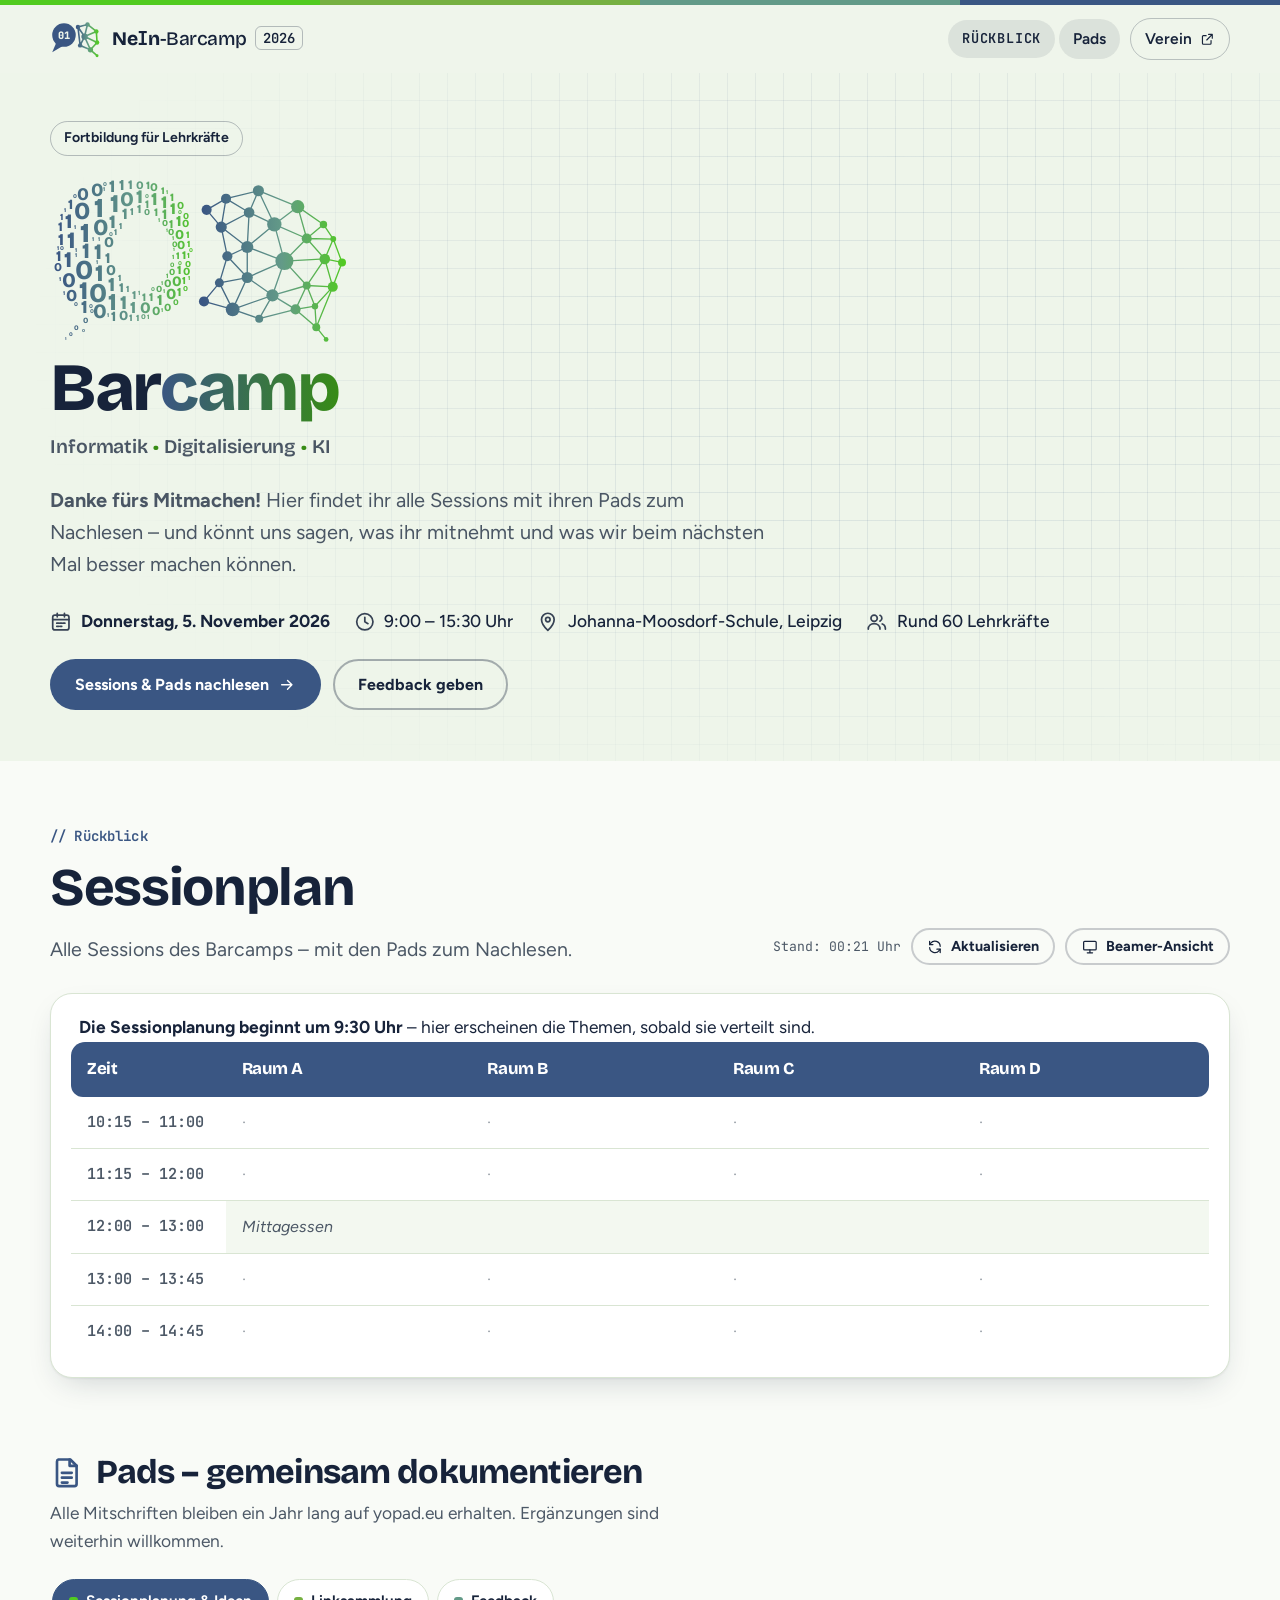
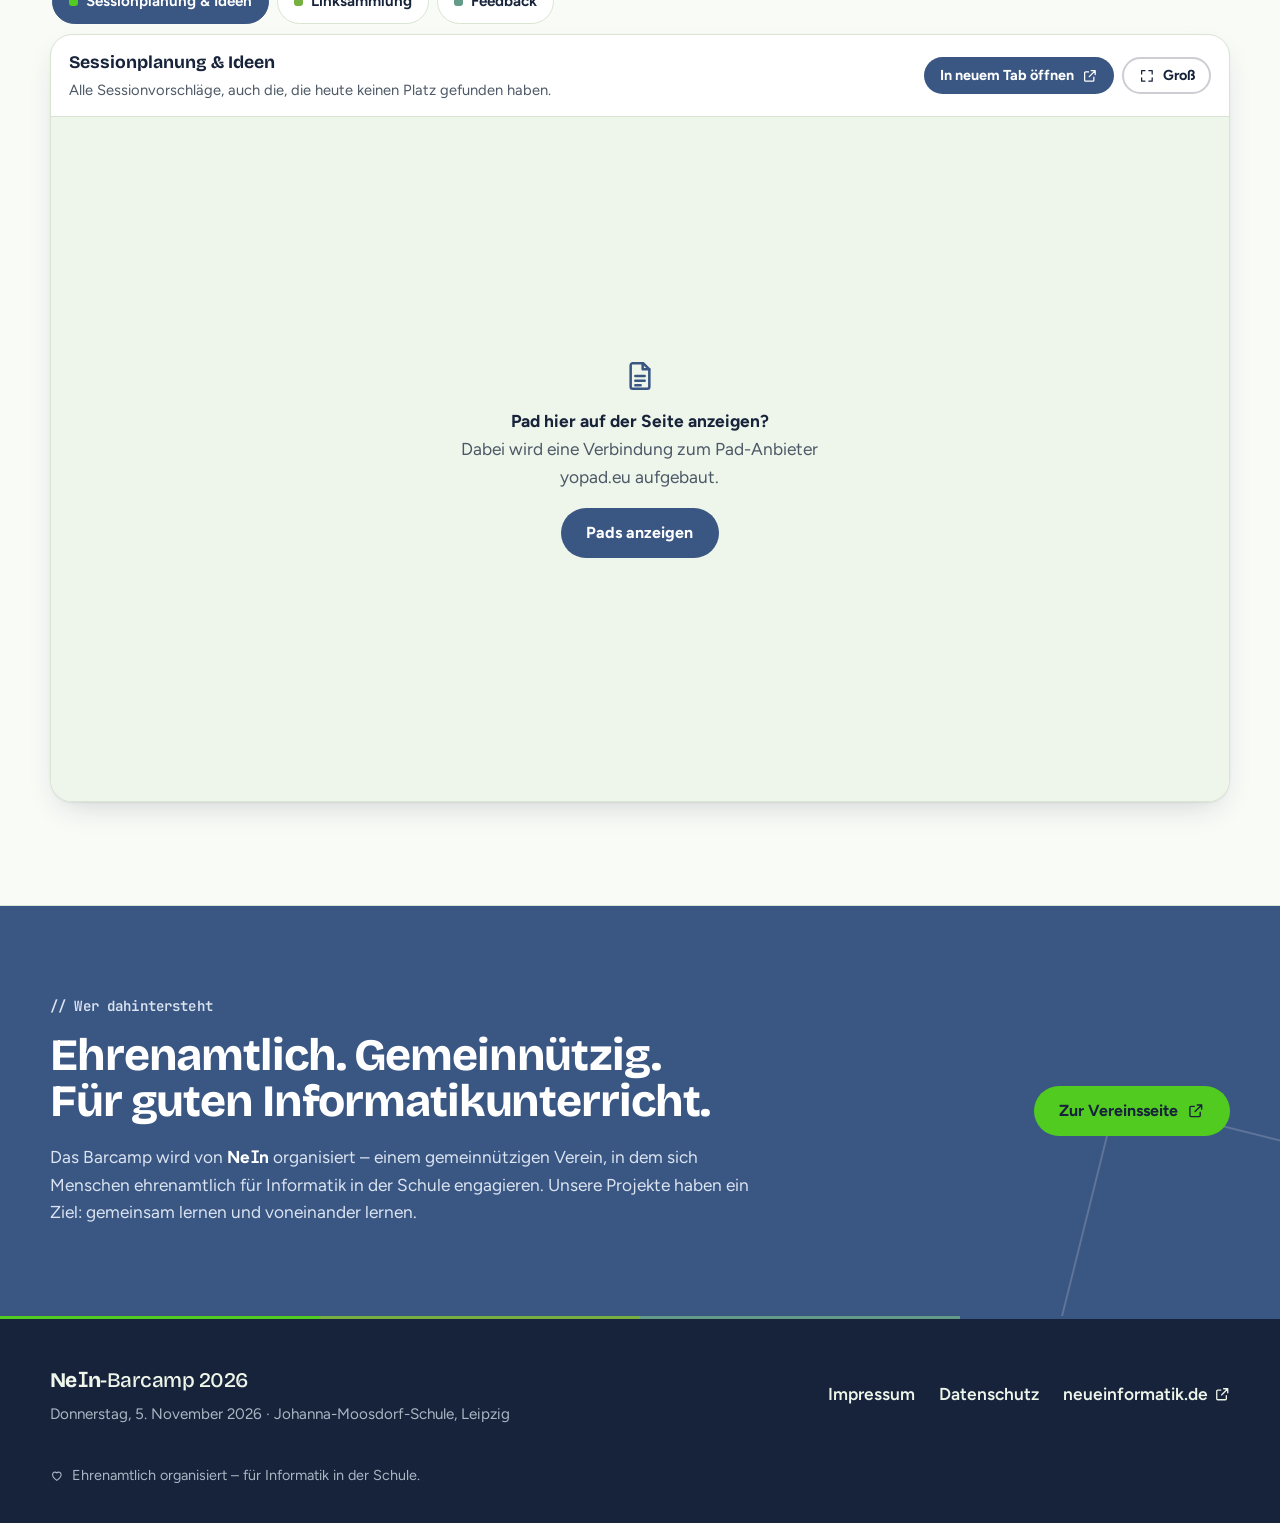
==== commit ad12a402: "Essensbuchung komplett entfernt Formular, Abschnitt, Hero-Knopf, Menüpunkt, Infokasten, Formularlogi" ====
--- a/index.html
+++ b/index.html
@@ -4,7 +4,7 @@
   <meta charset="utf-8">
   <meta name="viewport" content="width=device-width, initial-scale=1">
   <title>NeIn-Barcamp 2026 · Informatik, Digitalisierung, KI · 5. November 2026, Leipzig</title>
-  <meta name="description" content="Das NeIn-Barcamp am 5. November 2026: eine Fortbildung im Barcamp-Format rund um Informatik, Digitalisierung und KI in der Schule, an der Johanna-Moosdorf-Schule in Leipzig – Rahmeninfos, Ablauf, Essensbuchung, Sessionplan und Pads.">
+  <meta name="description" content="Das NeIn-Barcamp am 5. November 2026: eine Fortbildung im Barcamp-Format rund um Informatik, Digitalisierung und KI in der Schule, an der Johanna-Moosdorf-Schule in Leipzig – Rahmeninfos, Ablauf, Sessionplan und Pads.">
   <meta property="og:type" content="website">
   <meta property="og:title" content="NeIn-Barcamp 2026">
   <meta property="og:description" content="Fortbildung im Barcamp-Format: Informatik · Digitalisierung · KI · Donnerstag, 5. November 2026, Johanna-Moosdorf-Schule Leipzig">
@@ -33,7 +33,6 @@
     <symbol id="i-users" viewBox="0 0 24 24"><circle cx="9" cy="8" r="3.5"/><path d="M2.5 20c0-3.6 2.9-6 6.5-6s6.5 2.4 6.5 6"/><path d="M15.5 4.8a3.5 3.5 0 0 1 0 6.4M18 14.4c2.1.7 3.5 2.7 3.5 5.6"/></symbol>
     <symbol id="i-ticket" viewBox="0 0 24 24"><path d="M3 8a2 2 0 0 0 2-2h14a2 2 0 0 0 2 2v2a2 2 0 0 0 0 4v2a2 2 0 0 0-2 2H5a2 2 0 0 0-2-2v-2a2 2 0 0 0 0-4z"/><path d="M14 6v12" stroke-dasharray="2 2.2"/></symbol>
     <symbol id="i-laptop" viewBox="0 0 24 24"><rect x="4" y="4.5" width="16" height="11" rx="1.5"/><path d="M2 19.5h20"/><path d="m10 8.5-2 1.75 2 1.75M14 8.5l2 1.75-2 1.75"/></symbol>
-    <symbol id="i-utensils" viewBox="0 0 24 24"><path d="M6 2.5v7a2.5 2.5 0 0 0 5 0v-7M8.5 2.5v19"/><path d="M18 21.5v-19c-2.5 1.2-4 4-4 7.5v4h4"/></symbol>
     <symbol id="i-arrow" viewBox="0 0 24 24"><path d="M5 12h14M13 6l6 6-6 6"/></symbol>
     <symbol id="i-external" viewBox="0 0 24 24"><path d="M14 4h6v6M20 4l-9 9"/><path d="M18 14v4.5a1.5 1.5 0 0 1-1.5 1.5h-11A1.5 1.5 0 0 1 4 18.5v-11A1.5 1.5 0 0 1 5.5 6H10"/></symbol>
     <symbol id="i-refresh" viewBox="0 0 24 24"><path d="M20 11a8 8 0 0 0-14.3-4.6L4 8.5"/><path d="M4 3.5v5h5"/><path d="M4 13a8 8 0 0 0 14.3 4.6l1.7-2.1"/><path d="M20 20.5v-5h-5"/></symbol>
@@ -82,7 +81,6 @@
           <li data-phases="before live"><a href="#infos">Infos</a></li>
           <li data-phases="before live"><a href="#barcamp">Barcamp</a></li>
           <li data-phases="before live"><a href="#ablauf">Ablauf</a></li>
-          <li data-phases="before" data-meal-only="open"><a href="#essen">Essen</a></li>
           <li><a class="nav-ext" href="https://neueinformatik.de/" rel="noopener">Verein <svg class="icon icon--sm" aria-hidden="true"><use href="#i-external"/></svg></a></li>
         </ul>
       </nav>
@@ -310,7 +308,6 @@
           </ul>
 
           <div class="hero__actions">
-            <a class="btn btn--hero" href="#essen" data-phases="before" data-meal-only="open">Mittagessen buchen <svg class="icon" aria-hidden="true"><use href="#i-arrow"/></svg></a>
             <a class="btn btn--hero" href="#live" data-phases="live" hidden>Zum Sessionplan <svg class="icon" aria-hidden="true"><use href="#i-arrow"/></svg></a>
             <a class="btn btn--hero" href="#live" data-phases="after" hidden>Sessions &amp; Pads nachlesen <svg class="icon" aria-hidden="true"><use href="#i-arrow"/></svg></a>
             <a class="btn btn--hero-ghost" href="#pads" data-phases="after" data-open-pad="Feedback" hidden>Feedback geben</a>
@@ -473,21 +470,12 @@
             <span class="fact__icon"><svg class="icon" aria-hidden="true"><use href="#i-ticket"/></svg></span>
             <h3 class="fact__label">Teilnahme</h3>
             <p class="fact__value ph">Kostenfrei</p>
-            <p class="fact__text" data-phases="before" data-meal-only="open">Das Mittagessen bucht ihr separat <a href="#essen">hier auf der Seite</a>.</p>
           </article>
           <article class="fact">
             <span class="fact__icon"><svg class="icon" aria-hidden="true"><use href="#i-laptop"/></svg></span>
             <h3 class="fact__label">Mitbringen</h3>
             <p class="fact__value">Laptop oder Tablet</p>
             <p class="fact__text">Für die Pads und zum Ausprobieren. Und gern: eine Frage oder Idee für eine Session.</p>
-          </article>
-          <article class="fact">
-            <span class="fact__icon"><svg class="icon" aria-hidden="true"><use href="#i-utensils"/></svg></span>
-            <h3 class="fact__label">Essen</h3>
-            <p class="fact__value">Mittagessen vor Ort</p>
-            <p class="fact__text" data-phases="before" data-meal-only="open">Bitte bis <span class="ph" data-deadline-text="short">Donnerstag, 29. Oktober</span> <a href="#essen">online buchen</a>.</p>
-            <p class="fact__text" data-phases="before" data-meal-only="closed" hidden>Die Buchung ist geschlossen – Fragen zum Essen klären wir gern vor Ort.</p>
-            <p class="fact__text" data-phases="live after over" hidden>Für alle, die vorab gebucht haben.</p>
           </article>
         </div>
       </div>
@@ -574,95 +562,6 @@
       </div>
     </section>
 
-    <!-- ================================================================ ESSEN -->
-    <section class="section section--alt" id="essen" aria-labelledby="essen-title" data-phases="before">
-      <div class="container split split--form">
-        <div class="split__text">
-          <p class="eyebrow">// Verpflegung</p>
-          <h2 class="section-title" id="essen-title">Mittagessen buchen</h2>
-          <p class="section-lead">Damit wir richtig planen können, bucht euer Mittagessen bitte vorab über dieses Formular.</p>
-
-          <dl class="info-list">
-            <div><dt>Anmeldeschluss</dt><dd class="ph" data-deadline-text="long">Donnerstag, 29. Oktober 2026</dd></div>
-            <div><dt>Kostenbeitrag</dt><dd class="ph">8 € pro Person, bar vor Ort</dd></div>
-            <div><dt>Allergien</dt><dd>Gebt Unverträglichkeiten bitte im Formular an – wir kümmern uns darum.</dd></div>
-          </dl>
-          <p class="muted">Kaffee, Wasser und Snacks über den Tag gibt es ohne Buchung.</p>
-        </div>
-
-        <div class="form-card" id="meal-card">
-          <form class="form" id="meal-form" action="https://formsubmit.co/hanstydecks.tea@gmail.com" method="POST">
-            <!-- Steuerfelder für FormSubmit (https://formsubmit.co) -->
-            <input type="hidden" name="_subject" value="Essensbuchung NeIn-Barcamp 2026">
-            <input type="hidden" name="_template" value="table">
-            <input type="hidden" name="_captcha" value="false">
-            <input type="hidden" name="_autoresponse" value="Vielen Dank! Deine Essensbuchung für das NeIn-Barcamp am Donnerstag, 5. November 2026, ist bei uns eingegangen. Wir freuen uns auf dich! – Das Orga-Team">
-            <input type="text" name="_honey" class="visually-hidden" tabindex="-1" autocomplete="off" aria-hidden="true">
-
-            <p class="form__note form__note--info" id="meal-repeat" hidden>
-              <svg class="icon" aria-hidden="true"><use href="#i-check"/></svg>
-              Von diesem Gerät wurde bereits eine Buchung gesendet. Weitere Personen könnt ihr einfach zusätzlich eintragen.
-            </p>
-
-            <div class="field">
-              <label for="f-name">Vor- und Nachname <span class="req" aria-hidden="true">*</span></label>
-              <input id="f-name" name="Name" type="text" autocomplete="name" required>
-              <p class="field__error" id="f-name-error"></p>
-            </div>
-
-            <div class="field">
-              <label for="f-email">E-Mail-Adresse <span class="req" aria-hidden="true">*</span></label>
-              <input id="f-email" name="email" type="email" autocomplete="email" required aria-describedby="f-email-hint">
-              <p class="field__hint" id="f-email-hint">Ihr bekommt eine automatische Bestätigung.</p>
-              <p class="field__error" id="f-email-error"></p>
-            </div>
-
-            <div class="field">
-              <label for="f-school">Schule <span class="optional">(optional)</span></label>
-              <input id="f-school" name="Schule" type="text" autocomplete="organization">
-            </div>
-
-            <div class="field">
-              <label for="f-allergies">Allergien &amp; Unverträglichkeiten <span class="optional">(optional)</span></label>
-              <input id="f-allergies" name="Unverträglichkeiten" type="text" placeholder="z. B. glutenfrei, keine Nüsse">
-            </div>
-
-            <div class="field">
-              <label for="f-notes">Anmerkungen <span class="optional">(optional)</span></label>
-              <textarea id="f-notes" name="Anmerkungen" rows="3"></textarea>
-            </div>
-
-            <div class="field field--check">
-              <input id="f-privacy" name="Datenschutz" type="checkbox" value="Zugestimmt" required>
-              <label for="f-privacy">Ich bin einverstanden, dass meine Angaben – auch freiwillige Angaben zu Unverträglichkeiten – zur Organisation des Mittagessens verarbeitet und per E-Mail an das Orga-Team übermittelt werden. Details in der <a href="datenschutz.html">Datenschutzerklärung</a>. <span class="req" aria-hidden="true">*</span></label>
-              <p class="field__error" id="f-privacy-error"></p>
-            </div>
-
-            <div class="form__status" id="meal-status" role="status" aria-live="polite"></div>
-
-            <button class="btn btn--primary btn--block" type="submit" id="meal-submit">
-              <span class="btn__label">Mittagessen verbindlich buchen</span>
-              <span class="spinner" aria-hidden="true"></span>
-            </button>
-            <p class="form__fineprint"><span class="req" aria-hidden="true">*</span> Pflichtfeld</p>
-          </form>
-
-          <div class="form-done" id="meal-done" hidden tabindex="-1">
-            <span class="form-done__icon"><svg class="icon icon--lg" aria-hidden="true"><use href="#i-check"/></svg></span>
-            <h3>Danke, <span id="meal-done-name"></span>!</h3>
-            <p>Deine Buchung ist bei uns eingegangen. Eine Bestätigung geht an <strong id="meal-done-mail"></strong>.</p>
-            <button class="btn btn--ghost btn--sm" type="button" id="meal-again">Weitere Person buchen</button>
-          </div>
-
-          <div class="form-closed" id="meal-closed" hidden>
-            <span class="form-done__icon form-done__icon--muted"><svg class="icon icon--lg" aria-hidden="true"><use href="#i-utensils"/></svg></span>
-            <h3>Die Essensbuchung ist geschlossen</h3>
-            <p>Der Anmeldeschluss ist vorbei. Wer noch Fragen zum Essen hat, spricht uns am Barcamp-Tag einfach an.</p>
-          </div>
-        </div>
-      </div>
-    </section>
-
     <!-- ================================================================ VEREIN -->
     <section class="band" id="verein" aria-labelledby="verein-title">
       <div class="container band__inner">
--- a/assets/css/style.css
+++ b/assets/css/style.css
@@ -10,7 +10,6 @@
   --radius-lg: 22px;
   --header-h: 68px;
   --error: #b42318;
-  --error-bg: #fdecea;
   --success: #146c2e;
   --success-bg: #e7f6ea;
   --shadow-sm: 0 1px 2px color-mix(in srgb, var(--ink) 8%, transparent);
@@ -614,9 +613,6 @@
 
 [data-phase="after"] .nav-live .live-dot { display: none; }
 
-/* Essensbuchung offen / nach Anmeldeschluss */
-[data-meal="closed"] [data-meal-only="open"],
-[data-meal="open"] [data-meal-only="closed"] { display: none !important; }
 
 /* ---------------------------------------------------------------- Abschnitte */
 
@@ -656,11 +652,10 @@
   gap: clamp(40px, 6vw, 88px);
   align-items: start;
 }
-.split--form { grid-template-columns: minmax(0, 0.9fr) minmax(0, 1.1fr); }
 .split__text > p:not(.eyebrow):not(.section-lead) { max-width: 36em; }
 
 @media (max-width: 900px) {
-  .split, .split--form { grid-template-columns: 1fr; }
+  .split { grid-template-columns: 1fr; }
 }
 
 /* ---------------------------------------------------------------- Fakten */
@@ -670,8 +665,17 @@
   grid-template-columns: repeat(3, minmax(0, 1fr));
   gap: 20px;
 }
-@media (max-width: 980px) { .facts { grid-template-columns: repeat(2, minmax(0, 1fr)); } }
-@media (max-width: 620px) { .facts { grid-template-columns: 1fr; } }
+/* Letzte Karte füllt eine angebrochene Reihe auf */
+.fact:last-child:nth-child(3n + 2) { grid-column: span 2; }
+@media (max-width: 980px) {
+  .facts { grid-template-columns: repeat(2, minmax(0, 1fr)); }
+  .fact:last-child:nth-child(3n + 2) { grid-column: auto; }
+  .fact:last-child:nth-child(odd) { grid-column: span 2; }
+}
+@media (max-width: 620px) {
+  .facts { grid-template-columns: 1fr; }
+  .fact:last-child:nth-child(odd) { grid-column: auto; }
+}
 
 .fact {
   position: relative;
@@ -897,130 +901,6 @@
 .sticky-note li { margin-bottom: 6px; }
 .sticky-note p:last-child { margin: 0; font-weight: 600; }
 @media (max-width: 900px) { .sticky-note { position: relative; top: 0; max-width: 520px; } }
-
-/* ---------------------------------------------------------------- Essen */
-
-.info-list { margin: 28px 0 22px; }
-.info-list > div {
-  display: grid;
-  grid-template-columns: 9.5rem minmax(0, 1fr);
-  gap: 16px;
-  padding: 14px 0;
-  border-bottom: 1px solid var(--line);
-}
-.info-list > div:first-child { border-top: 1px solid var(--line); }
-.info-list dt {
-  padding-top: 0.15em;
-  font-family: var(--font-mono);
-  font-variation-settings: var(--mono-fvs);
-  font-size: 0.8rem;
-  font-weight: 600;
-  letter-spacing: 0.06em;
-  text-transform: uppercase;
-  color: var(--ink-muted);
-}
-.info-list dd { margin: 0; font-weight: 600; }
-@media (max-width: 480px) {
-  .info-list > div { grid-template-columns: 1fr; gap: 2px; }
-}
-
-.form-card {
-  position: relative;
-  padding: clamp(24px, 4vw, 40px);
-  border: 1px solid var(--line);
-  border-radius: 24px;
-  background: var(--surface);
-  box-shadow: var(--shadow);
-}
-
-.form { display: grid; gap: 20px; }
-.field { display: grid; gap: 7px; margin: 0; padding: 0; border: 0; min-width: 0; }
-.field label,
-.field legend { font-weight: 650; font-size: 0.98rem; }
-.field legend { padding: 0; margin-bottom: 7px; }
-.req { color: var(--brand-ink); }
-.optional { font-weight: 400; color: var(--ink-muted); }
-.field__hint { margin: 0; font-size: 0.88rem; color: var(--ink-muted); }
-.field__error { margin: 0; font-size: 0.88rem; font-weight: 600; color: var(--error); }
-.field__error:empty { display: none; }
-
-.form input[type="text"],
-.form input[type="email"],
-.form textarea {
-  width: 100%;
-  padding: 12px 14px;
-  border: 1.5px solid color-mix(in srgb, var(--ink) 38%, var(--surface));
-  border-radius: 12px;
-  background: var(--surface);
-  color: var(--ink);
-  font: inherit;
-  font-size: 1rem;
-  transition: border-color 0.15s ease, box-shadow 0.15s ease;
-}
-.form textarea { resize: vertical; min-height: 92px; }
-.form input::placeholder,
-.form textarea::placeholder { color: color-mix(in srgb, var(--ink-muted) 80%, transparent); }
-.form input:focus,
-.form textarea:focus {
-  outline: none;
-  border-color: var(--focus);
-  box-shadow: 0 0 0 3px color-mix(in srgb, var(--focus) 25%, transparent);
-}
-.form [aria-invalid="true"] { border-color: var(--error) !important; }
-
-
-.field--check { grid-template-columns: 22px minmax(0, 1fr); align-items: start; column-gap: 12px; }
-.field--check input { width: 20px; height: 20px; margin: 2px 0 0; accent-color: var(--brand); }
-.field--check label { font-weight: 400; font-size: 0.94rem; line-height: 1.5; }
-.field--check .field__error { grid-column: 2; }
-
-.form__status:empty { display: none; }
-.form__status,
-.form__note {
-  display: flex;
-  gap: 10px;
-  align-items: flex-start;
-  margin: 0;
-  padding: 12px 14px;
-  border-radius: 12px;
-  font-size: 0.94rem;
-  line-height: 1.45;
-}
-.form__status .icon,
-.form__note .icon { margin-top: 1px; }
-.form__status.is-error { background: var(--error-bg); color: var(--error); }
-.form__note--info { background: color-mix(in srgb, var(--brand) 8%, var(--surface)); color: var(--ink); }
-.form__fineprint { margin: -8px 0 0; font-size: 0.85rem; color: var(--ink-muted); text-align: center; }
-
-.spinner {
-  display: none;
-  width: 1.1em;
-  height: 1.1em;
-  border-radius: 50%;
-  border: 2.5px solid currentColor;
-  border-right-color: transparent;
-  animation: spin 0.7s linear infinite;
-}
-.is-loading .spinner { display: inline-block; }
-@keyframes spin { to { transform: rotate(360deg); } }
-
-.form-done,
-.form-closed { text-align: center; padding: 24px 8px; }
-.form-done:focus { outline: none; }
-.form-done h3,
-.form-closed h3 { margin: 18px 0 10px; font-size: 1.6rem; }
-.form-done p,
-.form-closed p { margin: 0 auto 22px; max-width: 30em; color: var(--ink-muted); }
-.form-done__icon {
-  display: inline-grid;
-  place-items: center;
-  width: 72px;
-  height: 72px;
-  border-radius: 50%;
-  background: var(--accent);
-  color: var(--on-accent);
-}
-.form-done__icon--muted { background: var(--bg-alt); color: var(--ink-muted); }
 
 /* ---------------------------------------------------------------- Vereins-Band */
 
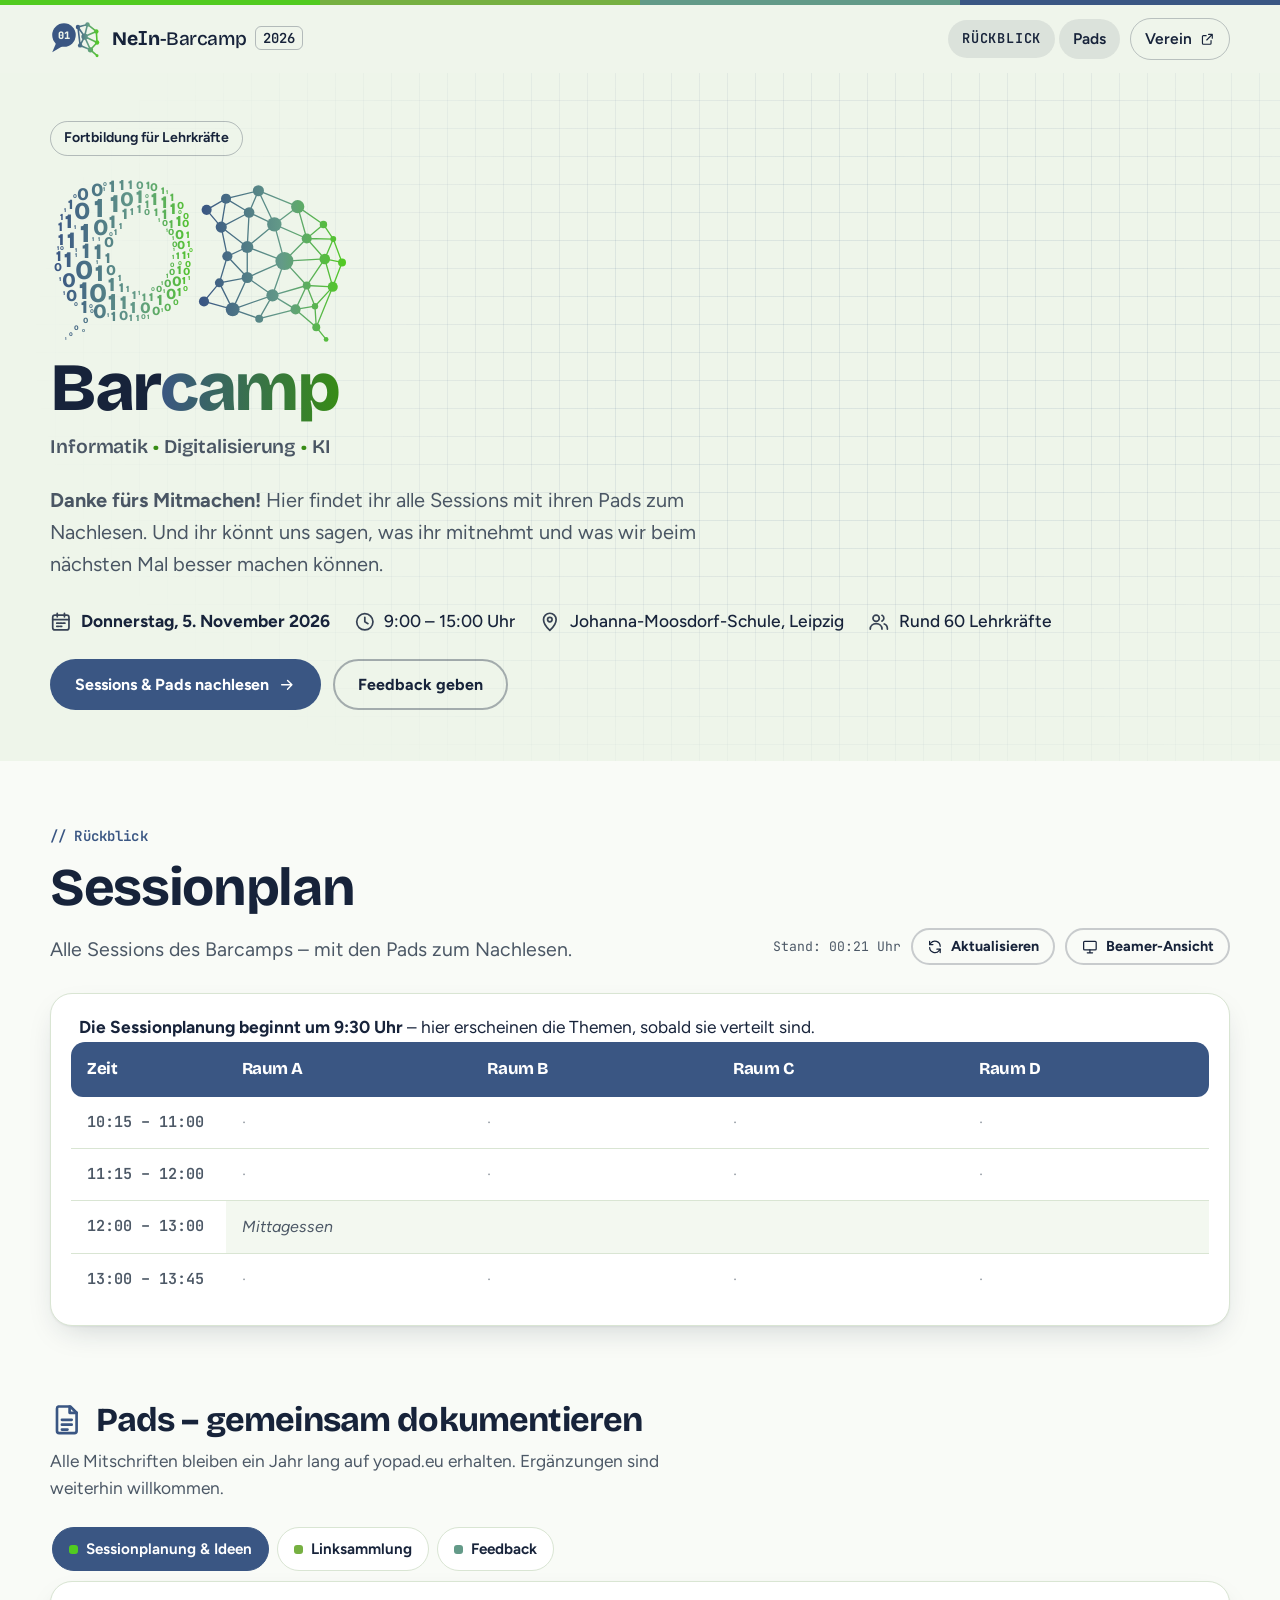
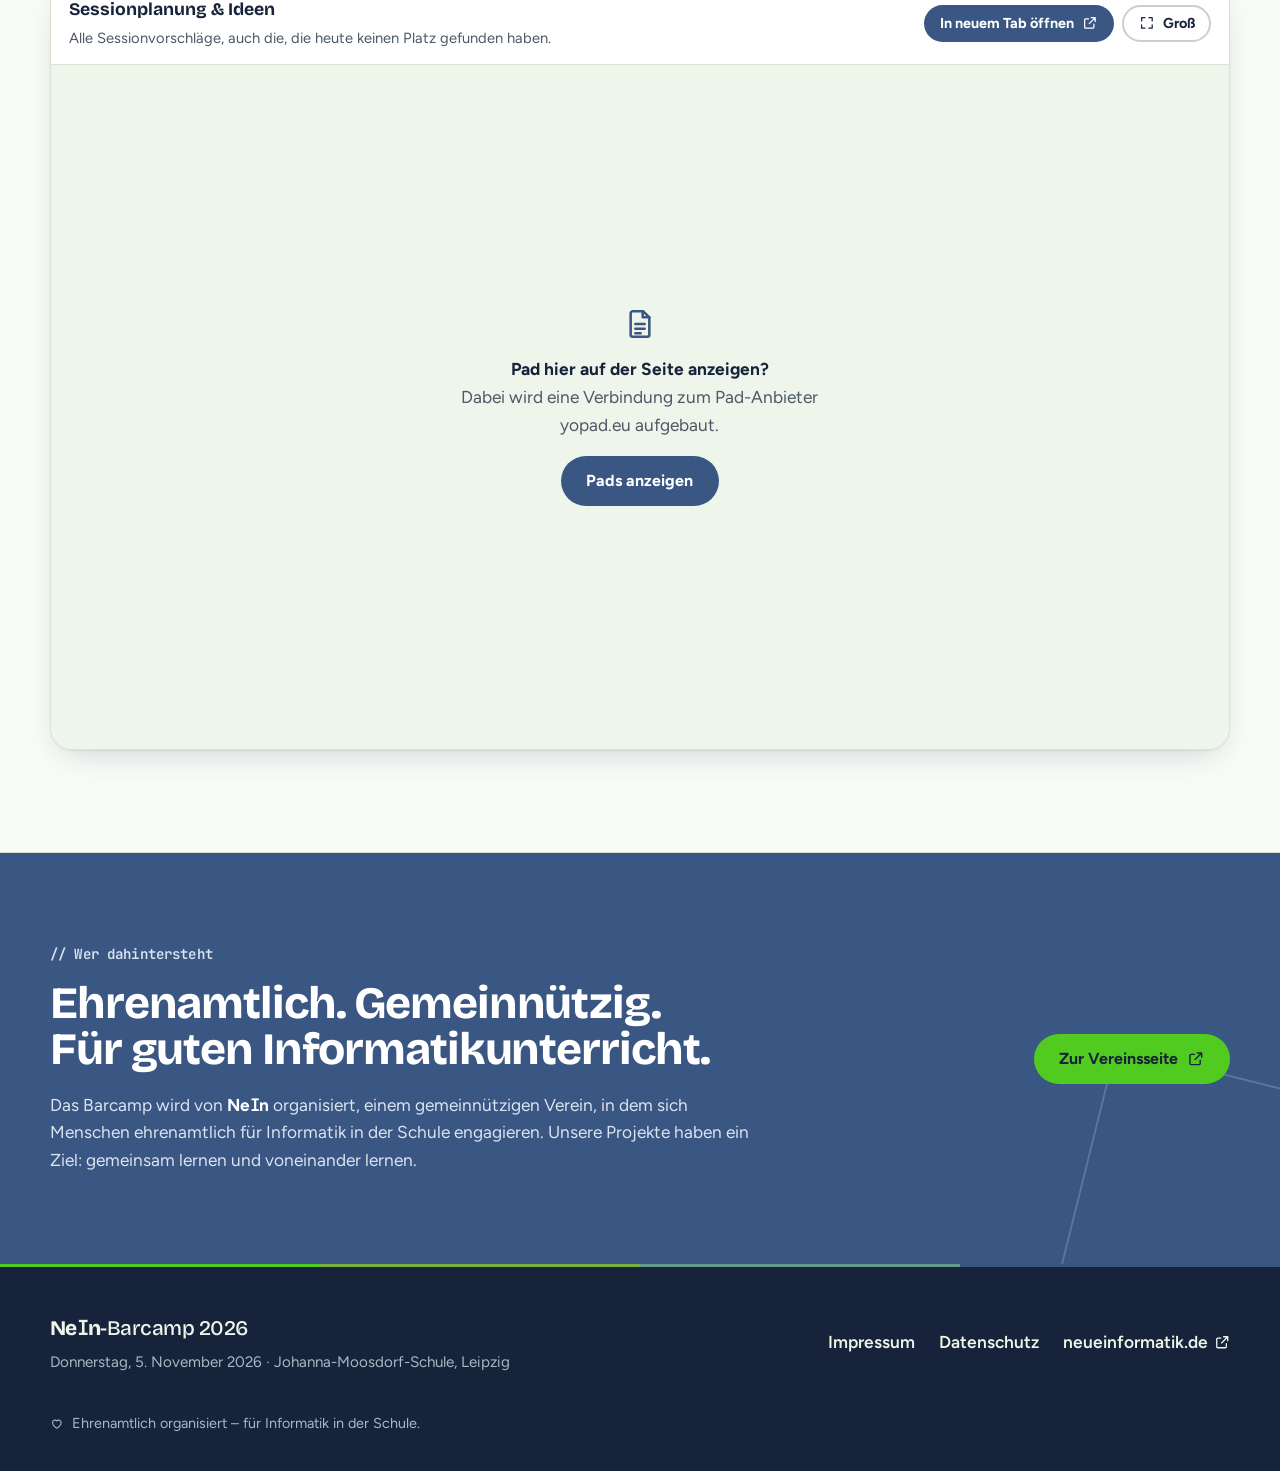
==== commit 8142029f: "Website-Texte überarbeitet: Tagesende 15:00, Runde 4 entfernt, Abschluss 14:15 - Tag endet um 15:00 " ====
--- a/index.html
+++ b/index.html
@@ -291,18 +291,18 @@
           </div>
 
           <p class="hero__lead" data-phases="before">
-            Ein Tag rund um Informatik, Digitalisierung und KI in der Schule – mit den Themen, die ihr mitbringt.
-            Es gibt kein festes Programm: Wir sammeln morgens gemeinsam die Sessions,
+            Ein Tag rund um Informatik, Digitalisierung und KI in der Schule, mit den Themen, die ihr mitbringt.
+            Es gibt kein festes Programm. Wir sammeln morgens gemeinsam die Sessions,
             teilen Erfahrungen aus dem Unterricht und nehmen Ideen mit, die am nächsten Tag funktionieren.
           </p>
           <p class="hero__lead" data-phases="after" hidden>
-            <strong>Danke fürs Mitmachen!</strong> Hier findet ihr alle Sessions mit ihren Pads zum Nachlesen –
-            und könnt uns sagen, was ihr mitnehmt und was wir beim nächsten Mal besser machen können.
+            <strong>Danke fürs Mitmachen!</strong> Hier findet ihr alle Sessions mit ihren Pads zum Nachlesen.
+            Und ihr könnt uns sagen, was ihr mitnehmt und was wir beim nächsten Mal besser machen können.
           </p>
 
           <ul class="hero__meta">
             <li><svg class="icon" aria-hidden="true"><use href="#i-calendar"/></svg><span><strong>Donnerstag, 5. November 2026</strong></span></li>
-            <li><svg class="icon" aria-hidden="true"><use href="#i-clock"/></svg><span class="ph">9:00 – 15:30 Uhr</span></li>
+            <li><svg class="icon" aria-hidden="true"><use href="#i-clock"/></svg><span class="ph">9:00 – 15:00 Uhr</span></li>
             <li><svg class="icon" aria-hidden="true"><use href="#i-pin"/></svg><span>Johanna-Moosdorf-Schule, Leipzig</span></li>
             <li data-phases="after" hidden><svg class="icon" aria-hidden="true"><use href="#i-users"/></svg><span class="ph">Rund 60 Lehrkräfte</span></li>
           </ul>
@@ -452,7 +452,7 @@
             <span class="fact__icon"><svg class="icon" aria-hidden="true"><use href="#i-calendar"/></svg></span>
             <h3 class="fact__label">Wann</h3>
             <p class="fact__value">Donnerstag, 5.&nbsp;November&nbsp;2026</p>
-            <p class="fact__text"><span class="ph">9:00 – 15:30 Uhr, Ankommen und Kaffee ab 8:30 Uhr</span></p>
+            <p class="fact__text"><span class="ph">9:00 – 15:00 Uhr, Ankommen und Kaffee ab 8:30 Uhr</span></p>
           </article>
           <article class="fact">
             <span class="fact__icon"><svg class="icon" aria-hidden="true"><use href="#i-pin"/></svg></span>
@@ -464,7 +464,7 @@
             <span class="fact__icon"><svg class="icon" aria-hidden="true"><use href="#i-users"/></svg></span>
             <h3 class="fact__label">Für wen</h3>
             <p class="fact__value">Lehrkräfte, die Informatik unterrichten – oder es vorhaben</p>
-            <p class="fact__text">Alle Schulformen, Neueinsteigende wie Erfahrene. Rund 60 Plätze.</p>
+            <p class="fact__text">Alle Schulformen, Neueinsteigende wie Erfahrene.</p>
           </article>
           <article class="fact">
             <span class="fact__icon"><svg class="icon" aria-hidden="true"><use href="#i-ticket"/></svg></span>
@@ -487,13 +487,9 @@
         <div class="split__text">
           <p class="eyebrow">// Das Format</p>
           <h2 class="section-title" id="barcamp-title">Was ist ein Barcamp?</h2>
-          <p class="section-lead">Ein Barcamp ist eine „Unkonferenz“: Das Programm steht nicht vorher fest, sondern entsteht am Morgen – aus den Themen, Fragen und Erfahrungen aller Teilnehmenden.</p>
-          <p>In der Sessionplanung stellen alle, die möchten, ihren Vorschlag in einem Satz vor. Gemeinsam verteilen wir die Vorschläge auf Räume und Zeiten – der Sessionplan entsteht live und erscheint am Barcamp-Tag hier auf der Seite.</p>
-          <p><strong>Ihr müsst nichts vorbereiten.</strong> Eine offene Frage ist ein genauso guter Vorschlag wie ein ausgearbeiteter Workshop.</p>
-
-          <ul class="tags" aria-label="Mögliche Session-Formate">
-            <li>Kurzer Input</li><li>Workshop</li><li>Diskussion</li><li>Erfahrungsaustausch</li><li>Gemeinsam ausprobieren</li><li>Offene Frage</li>
-          </ul>
+          <p class="section-lead">Ein Barcamp ist eine Unkonferenz. Das Programm steht nicht vorher fest, sondern entsteht am Morgen aus den Themen, Fragen und Erfahrungen aller Teilnehmenden.</p>
+          <p>Wer möchte, stellt in der Sessionplanung seinen Vorschlag in einem Satz vor. Danach verteilen wir die Vorschläge gemeinsam auf Räume und Zeiten. Der Sessionplan erscheint am Barcamp-Tag live hier auf der Seite.</p>
+          <p><strong>Ihr müsst nichts vorbereiten.</strong> Eine offene Frage ist ein genauso guter Vorschlag wie eine fertige Übung.</p>
         </div>
 
         <ol class="principles">
@@ -507,7 +503,7 @@
             <span class="principle__no">02</span>
             <svg class="icon principle__icon" aria-hidden="true"><use href="#i-spark"/></svg>
             <h3>Alle können eine Session anbieten</h3>
-            <p>Input, Workshop, Diskussion – oder einfach eine Frage an die Runde.</p>
+            <p>Eine Übung, ein Gespräch oder einfach eine Frage an die Runde. Alles darf auf den Plan.</p>
           </li>
           <li class="principle">
             <span class="principle__no">03</span>
@@ -518,8 +514,8 @@
           <li class="principle">
             <span class="principle__no">04</span>
             <svg class="icon principle__icon" aria-hidden="true"><use href="#i-pad"/></svg>
-            <h3>Alles wird dokumentiert</h3>
-            <p>Jede Session bekommt ihr eigenes Pad – dort halten wir die Ergebnisse fest – für alle, auch nach dem Barcamp.</p>
+            <h3>Ergebnisse im Pad</h3>
+            <p>Jede Session hat ein eigenes Pad. Was dort entsteht, bleibt auch nach dem Barcamp für alle lesbar.</p>
           </li>
         </ol>
       </div>
@@ -531,7 +527,7 @@
         <header class="section-head">
           <p class="eyebrow">// Ablauf</p>
           <h2 class="section-title" id="ablauf-title">So läuft der Tag</h2>
-          <p class="section-lead">Die Zeiten geben den Rahmen vor – die Inhalte entstehen vor Ort.</p>
+          <p class="section-lead">Die Zeiten geben den Rahmen vor. Die Inhalte entstehen vor Ort.</p>
         </header>
 
         <div class="schedule">
@@ -543,20 +539,14 @@
             <li class="timeline__item timeline__item--session"><time class="ph">11:15</time><div><h3>Session-Runde 2</h3></div></li>
             <li class="timeline__item timeline__item--break"><time class="ph">12:00</time><div><h3>Mittagessen</h3><p>Zeit zum Essen und Weiterreden.</p></div></li>
             <li class="timeline__item timeline__item--session"><time class="ph">13:00</time><div><h3>Session-Runde 3</h3></div></li>
-            <li class="timeline__item timeline__item--session"><time class="ph">14:00</time><div><h3>Session-Runde 4</h3></div></li>
-            <li class="timeline__item timeline__item--key"><time class="ph">15:00</time><div><h3>Abschluss &amp; Feedback</h3><p>Was nehmt ihr mit? Kurzer Rückblick in großer Runde.</p></div></li>
-            <li class="timeline__item"><time class="ph">15:30</time><div><h3>Ende</h3></div></li>
+            <li class="timeline__item timeline__item--key"><time class="ph">14:15</time><div><h3>Abschluss &amp; Feedback</h3><p>Was nehmt ihr mit? Kurzer Rückblick in großer Runde.</p></div></li>
+            <li class="timeline__item"><time class="ph">15:00</time><div><h3>Ende</h3></div></li>
           </ol>
 
           <aside class="sticky-note" aria-labelledby="pitch-title">
             <p class="sticky-note__label">Session-Idee im Kopf?</p>
             <h3 id="pitch-title">So stellt ihr sie in der Sessionplanung vor</h3>
-            <ol>
-              <li><strong>Wer</strong> seid ihr?</li>
-              <li><strong>Worum</strong> geht’s – in einem Satz?</li>
-              <li><strong>Wie</strong> soll es laufen: Input, Workshop, Diskussion?</li>
-            </ol>
-            <p>Das war’s. Den Rest macht die Gruppe.</p>
+            <p>Sagt kurz, wer ihr seid, worum es in einem Satz geht und wie die Session ablaufen soll. Den Rest macht die Gruppe.</p>
           </aside>
         </div>
       </div>
@@ -568,7 +558,7 @@
         <div>
           <p class="eyebrow eyebrow--band">// Wer dahintersteht</p>
           <h2 class="band__title" id="verein-title">Ehrenamtlich. Gemeinnützig.<br>Für guten Informatikunterricht.</h2>
-          <p class="band__text">Das Barcamp wird von <strong>Ne<span class="ibeam">I</span>n</strong> organisiert – einem gemeinnützigen Verein, in dem sich Menschen ehrenamtlich für Informatik in der Schule engagieren. Unsere Projekte haben ein Ziel: gemeinsam lernen und voneinander lernen.</p>
+          <p class="band__text">Das Barcamp wird von <strong>Ne<span class="ibeam">I</span>n</strong> organisiert, einem gemeinnützigen Verein, in dem sich Menschen ehrenamtlich für Informatik in der Schule engagieren. Unsere Projekte haben ein Ziel: gemeinsam lernen und voneinander lernen.</p>
         </div>
         <a class="btn btn--band" href="https://neueinformatik.de/" rel="noopener">Zur Vereinsseite <svg class="icon" aria-hidden="true"><use href="#i-external"/></svg></a>
       </div>
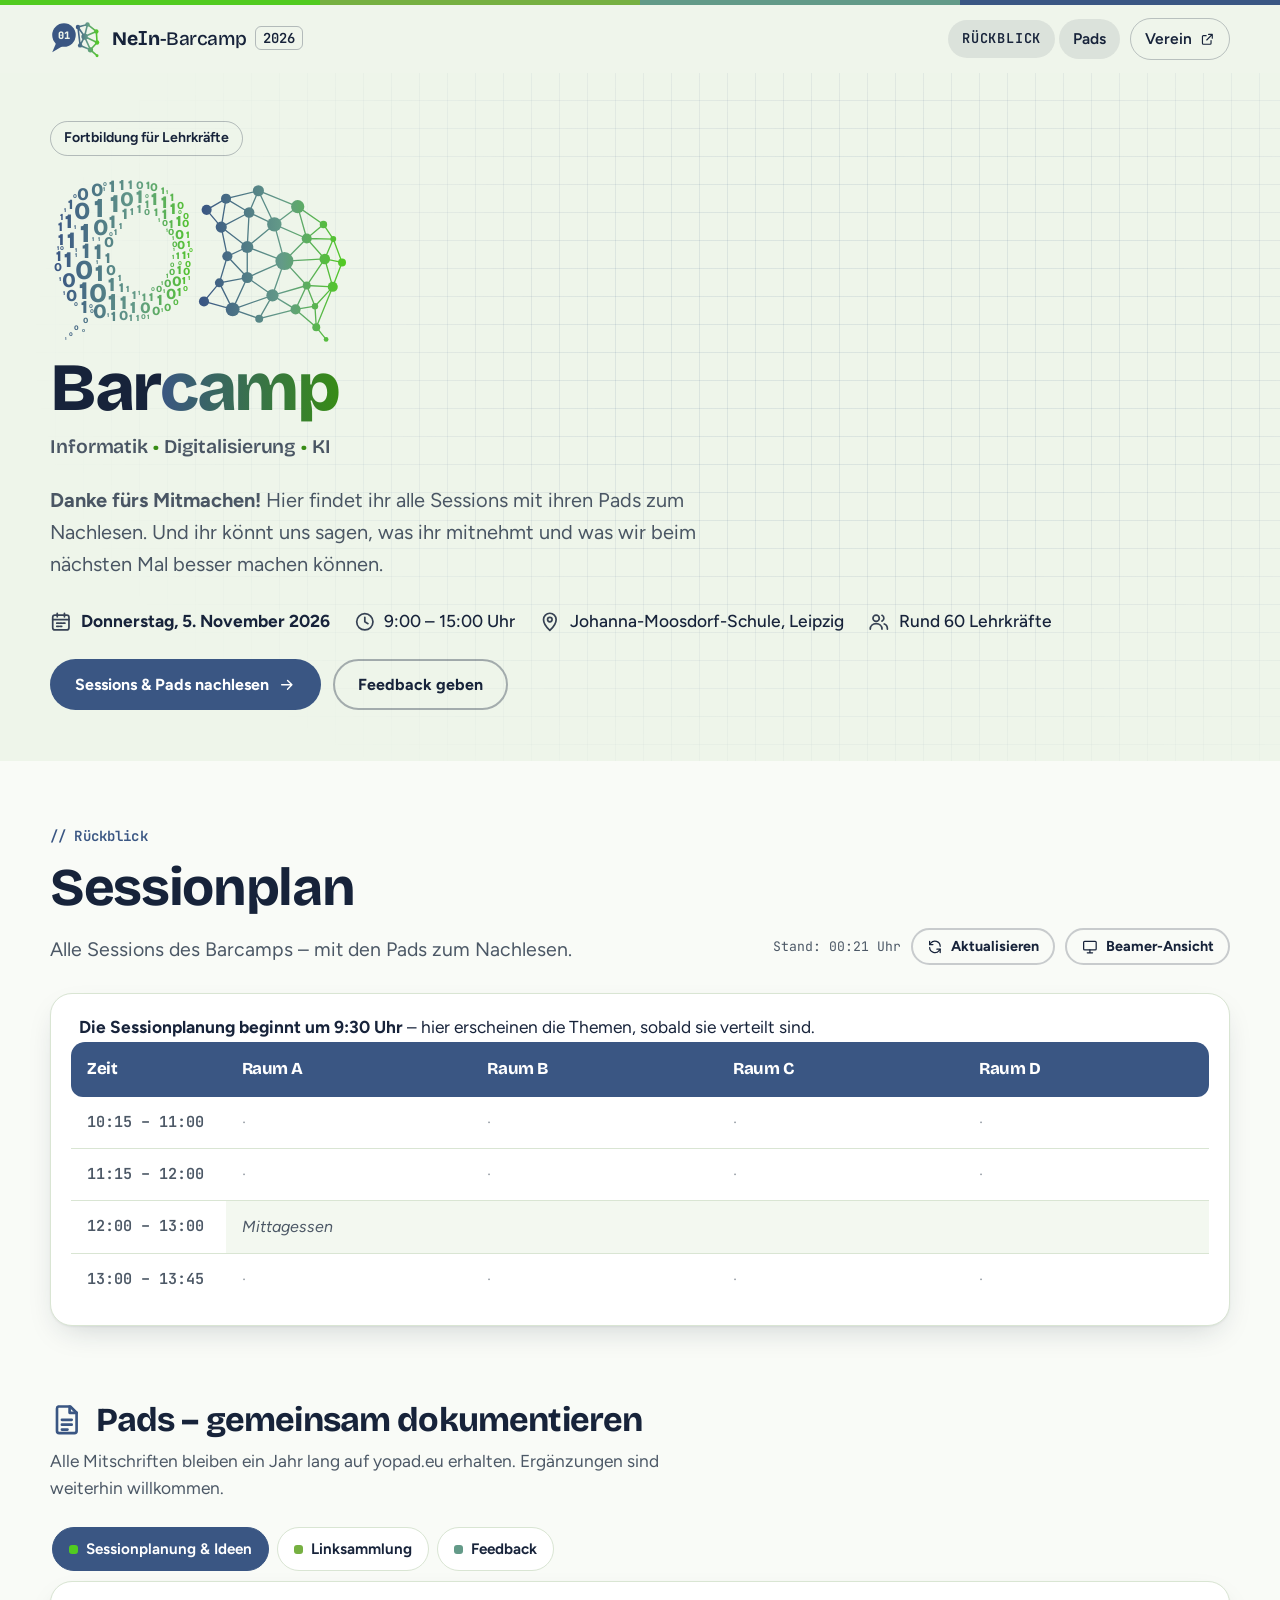
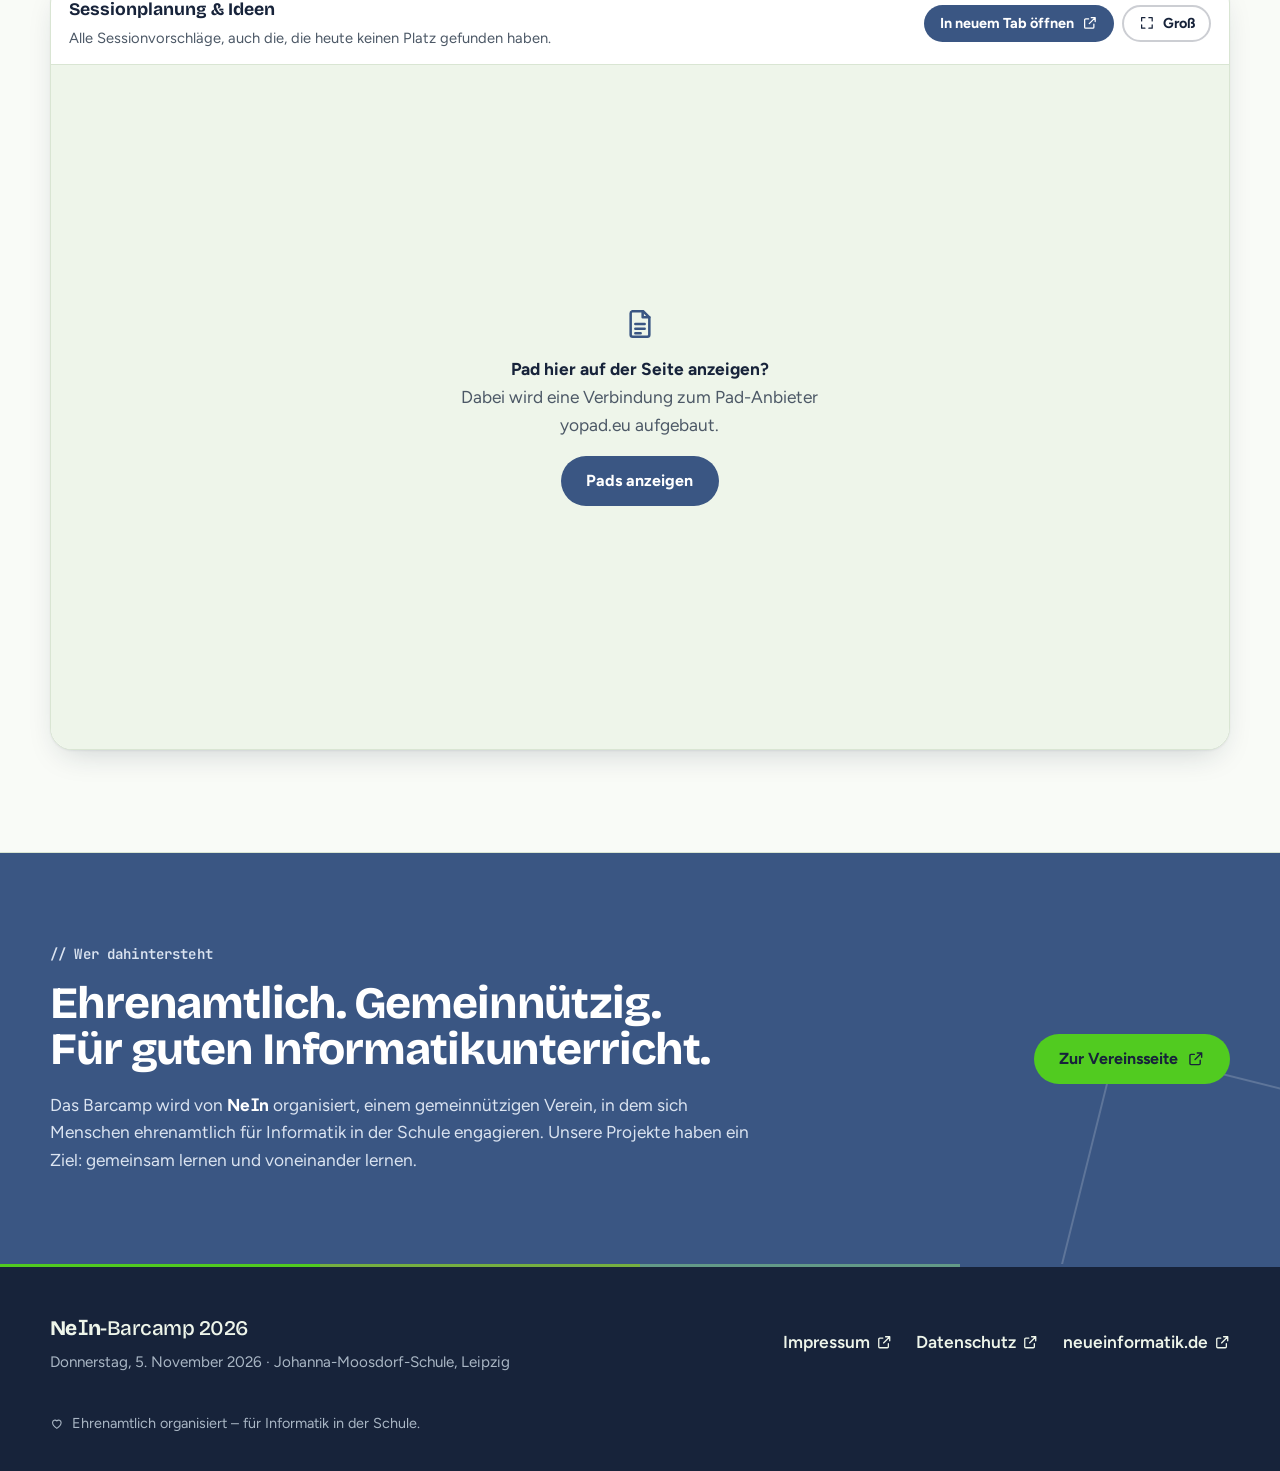
==== commit 5a5d5e8f: "Impressum und Datenschutz auf neueinformatik.de auslagern Die lokalen Seiten impressum.html und date" ====
--- a/index.html
+++ b/index.html
@@ -573,8 +573,8 @@
         <p class="site-footer__meta">Donnerstag, 5. November 2026 · Johanna-Moosdorf-Schule, Leipzig</p>
       </div>
       <nav class="site-footer__nav" aria-label="Rechtliches und Verein">
-        <a href="impressum.html">Impressum</a>
-        <a href="datenschutz.html">Datenschutz</a>
+        <a href="https://neueinformatik.de/impressum" rel="noopener">Impressum <svg class="icon icon--sm" aria-hidden="true"><use href="#i-external"/></svg></a>
+        <a href="https://neueinformatik.de/datenschutz" rel="noopener">Datenschutz <svg class="icon icon--sm" aria-hidden="true"><use href="#i-external"/></svg></a>
         <a href="https://neueinformatik.de/" rel="noopener">neueinformatik.de <svg class="icon icon--sm" aria-hidden="true"><use href="#i-external"/></svg></a>
       </nav>
     </div>
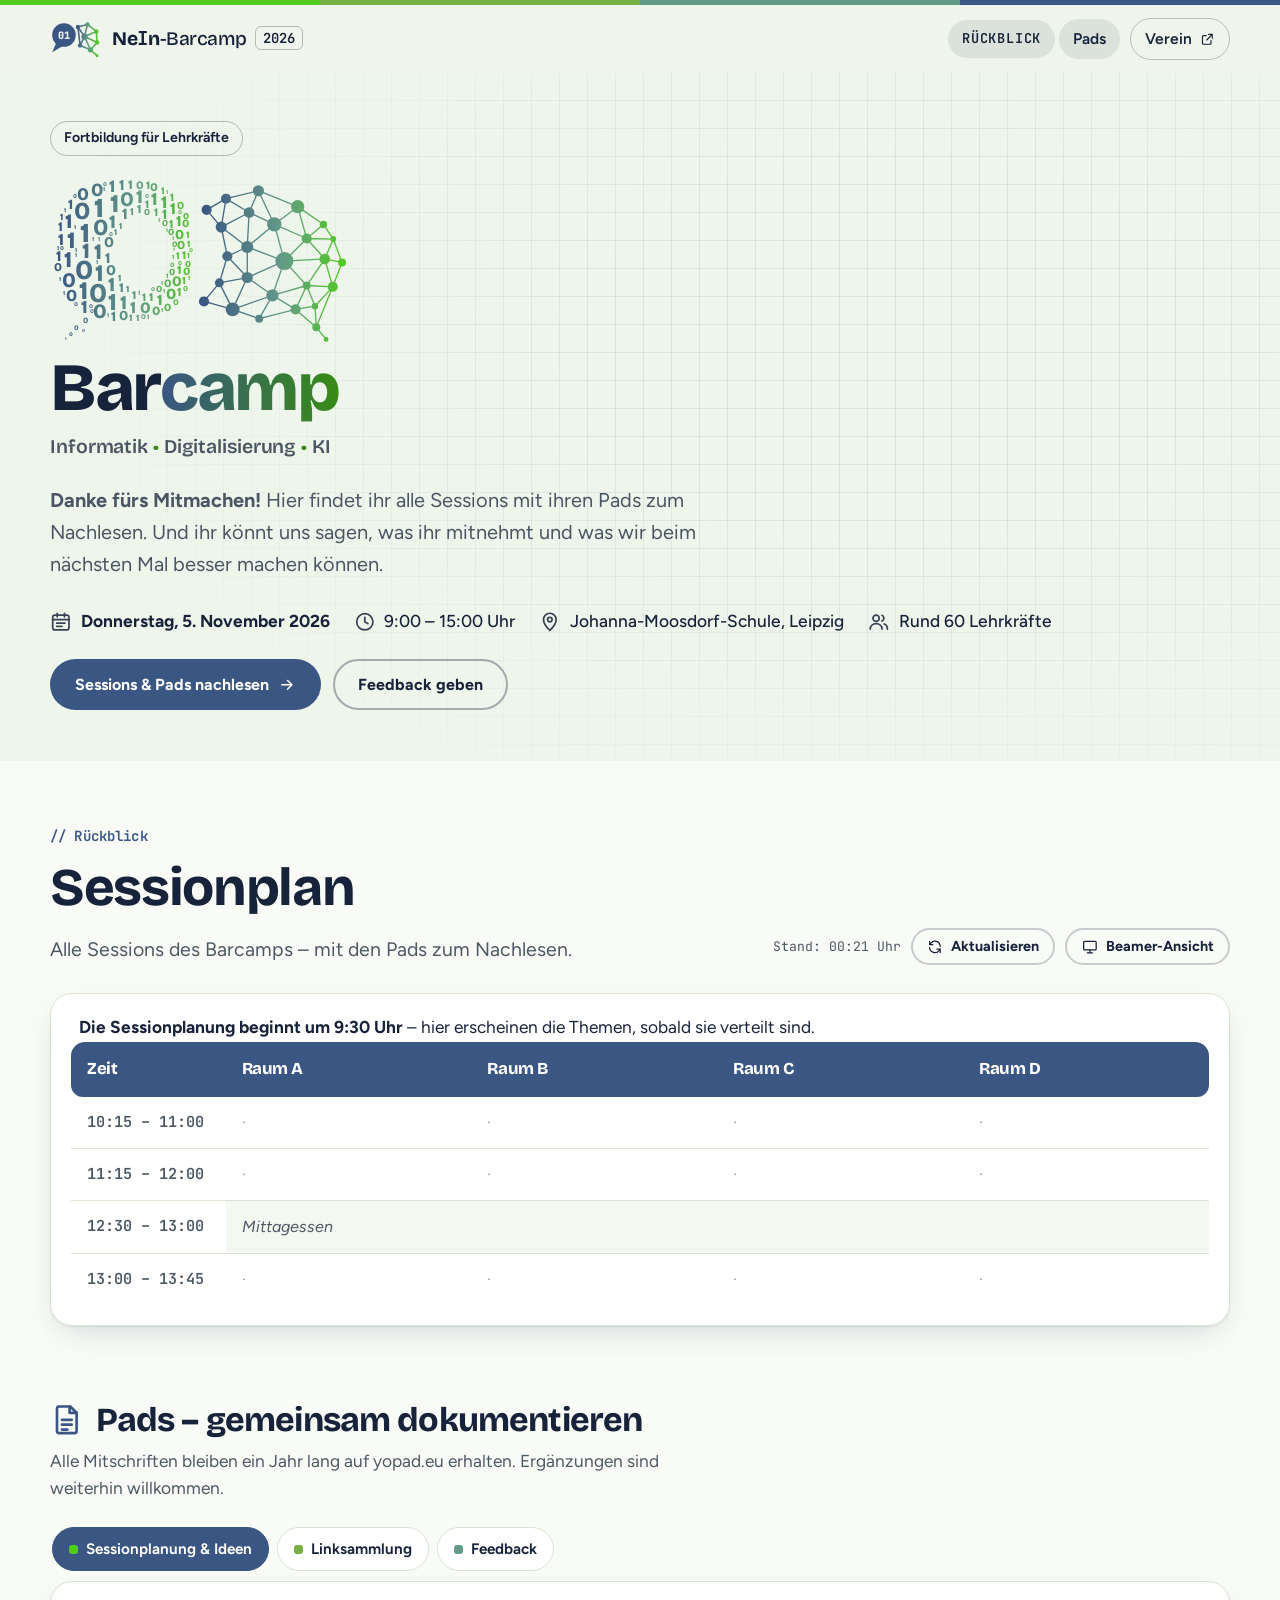
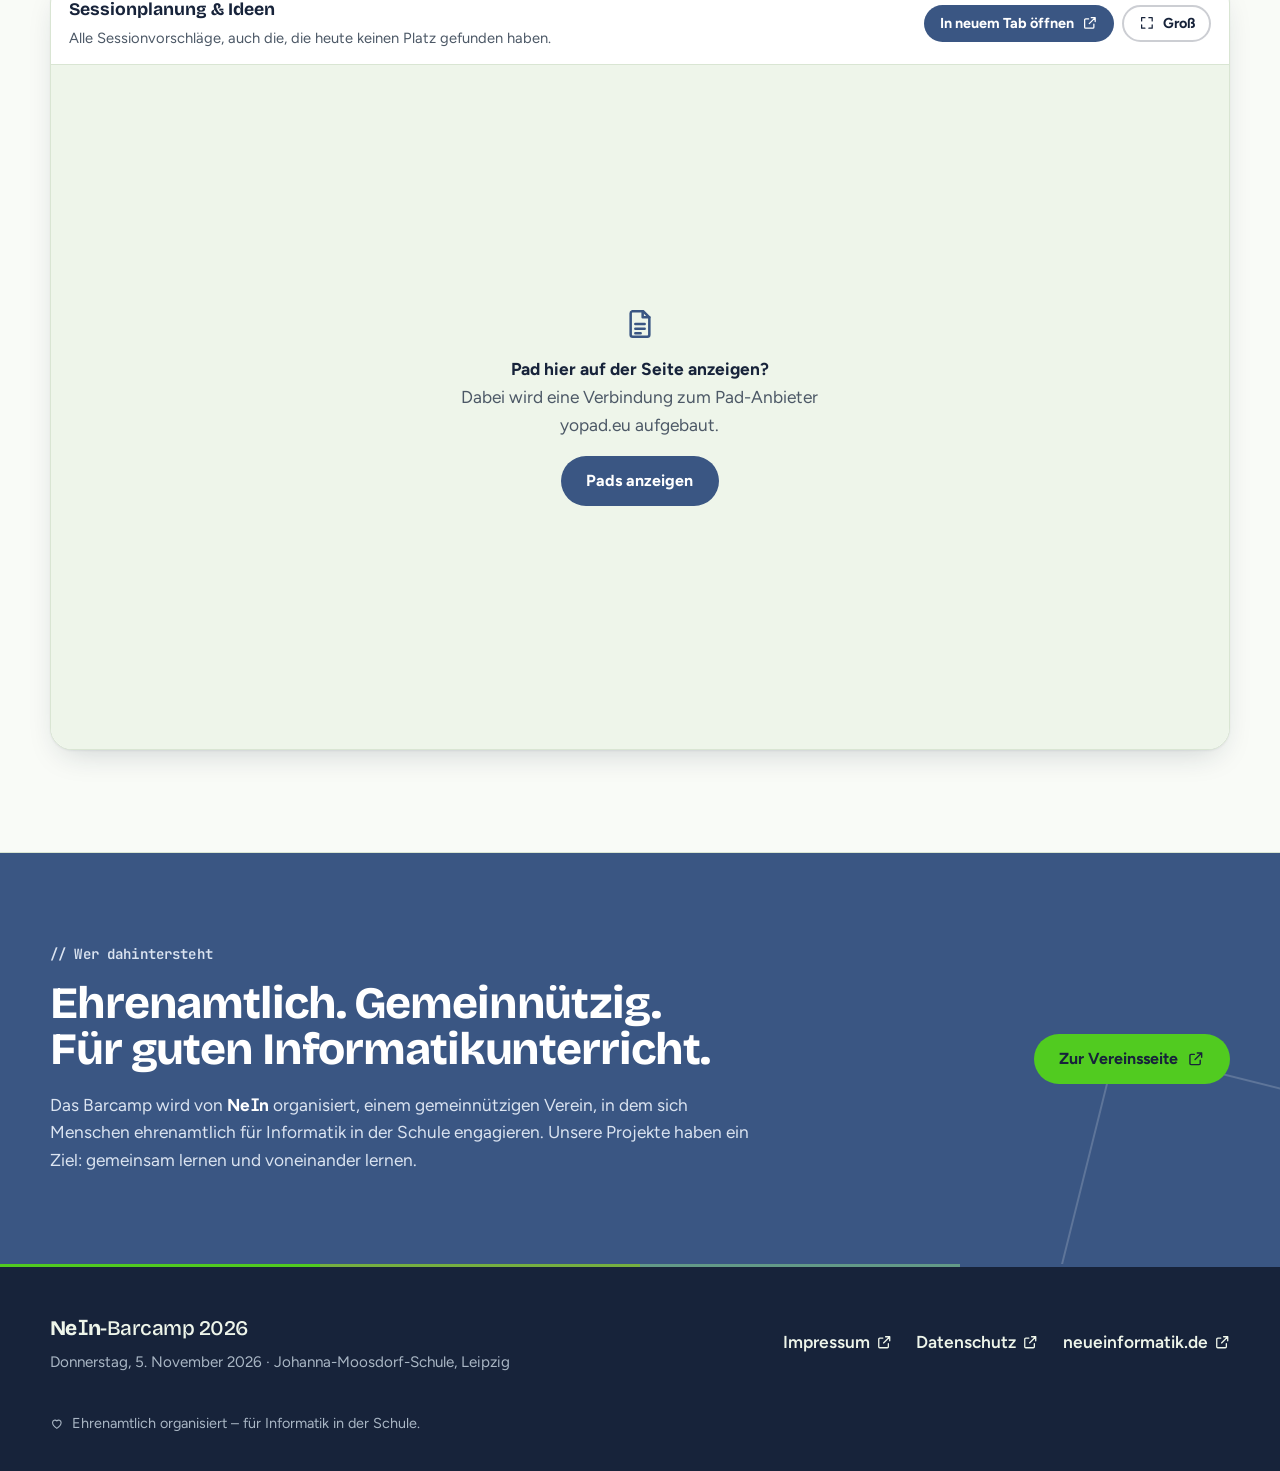
==== commit 1a1207ae: "Mittagessen 12:30, Zielgruppen-Text angepasst Co-Authored-By: Claude Sonnet 5.5 <noreply@anthropic.c" ====
--- a/index.html
+++ b/index.html
@@ -463,7 +463,7 @@
           <article class="fact">
             <span class="fact__icon"><svg class="icon" aria-hidden="true"><use href="#i-users"/></svg></span>
             <h3 class="fact__label">Für wen</h3>
-            <p class="fact__value">Lehrkräfte, die Informatik unterrichten – oder es vorhaben</p>
+            <p class="fact__value">Für alle, die Informatik unterrichten oder Schule digital gestalten wollen.</p>
             <p class="fact__text">Alle Schulformen, Neueinsteigende wie Erfahrene.</p>
           </article>
           <article class="fact">
@@ -537,7 +537,7 @@
             <li class="timeline__item timeline__item--key"><time class="ph">09:30</time><div><h3>Sessionplanung</h3><p>Alle Vorschläge werden kurz vorgestellt und auf Räume und Zeiten verteilt.</p></div></li>
             <li class="timeline__item timeline__item--session"><time class="ph">10:15</time><div><h3>Session-Runde 1</h3><p>45 Minuten, parallel in mehreren Räumen.</p></div></li>
             <li class="timeline__item timeline__item--session"><time class="ph">11:15</time><div><h3>Session-Runde 2</h3></div></li>
-            <li class="timeline__item timeline__item--break"><time class="ph">12:00</time><div><h3>Mittagessen</h3><p>Zeit zum Essen und Weiterreden.</p></div></li>
+            <li class="timeline__item timeline__item--break"><time class="ph">12:30</time><div><h3>Mittagessen</h3><p>Zeit zum Essen und Weiterreden.</p></div></li>
             <li class="timeline__item timeline__item--session"><time class="ph">13:00</time><div><h3>Session-Runde 3</h3></div></li>
             <li class="timeline__item timeline__item--key"><time class="ph">14:15</time><div><h3>Abschluss &amp; Feedback</h3><p>Was nehmt ihr mit? Kurzer Rückblick in großer Runde.</p></div></li>
             <li class="timeline__item"><time class="ph">15:00</time><div><h3>Ende</h3></div></li>
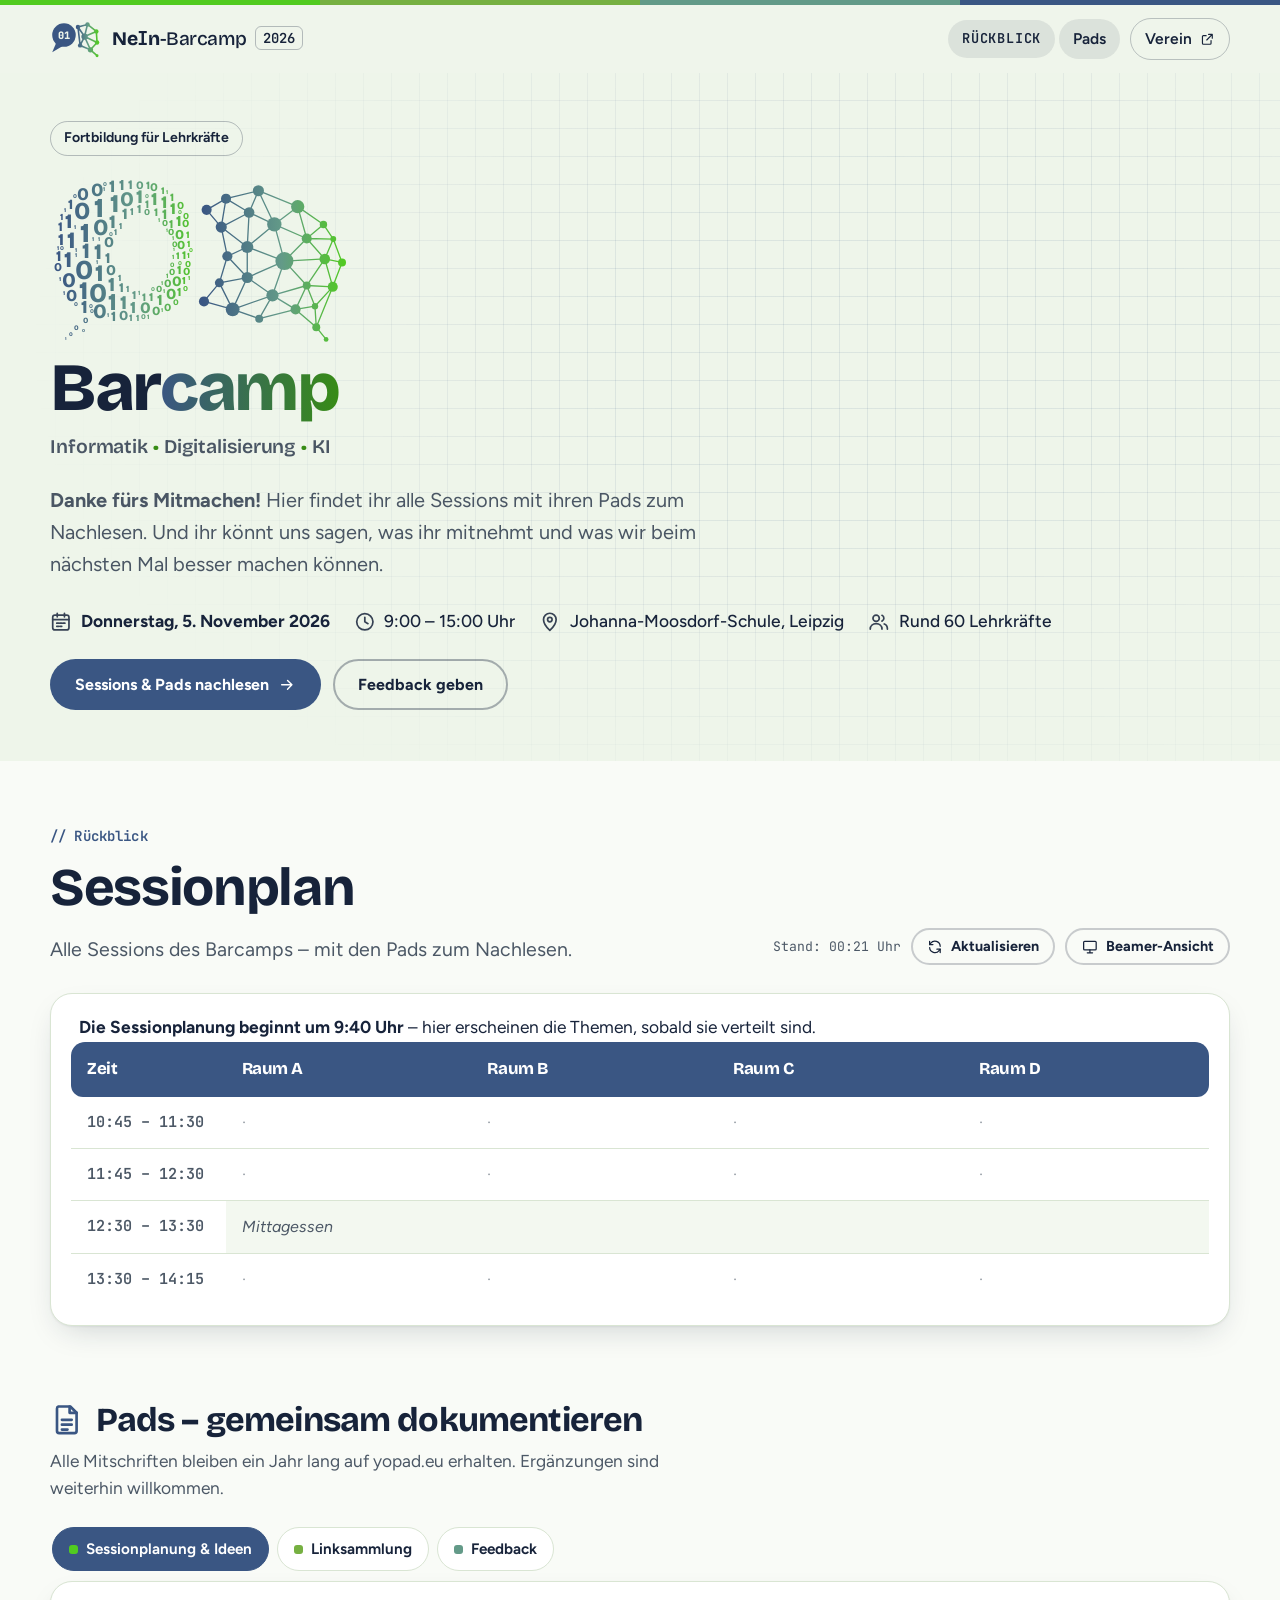
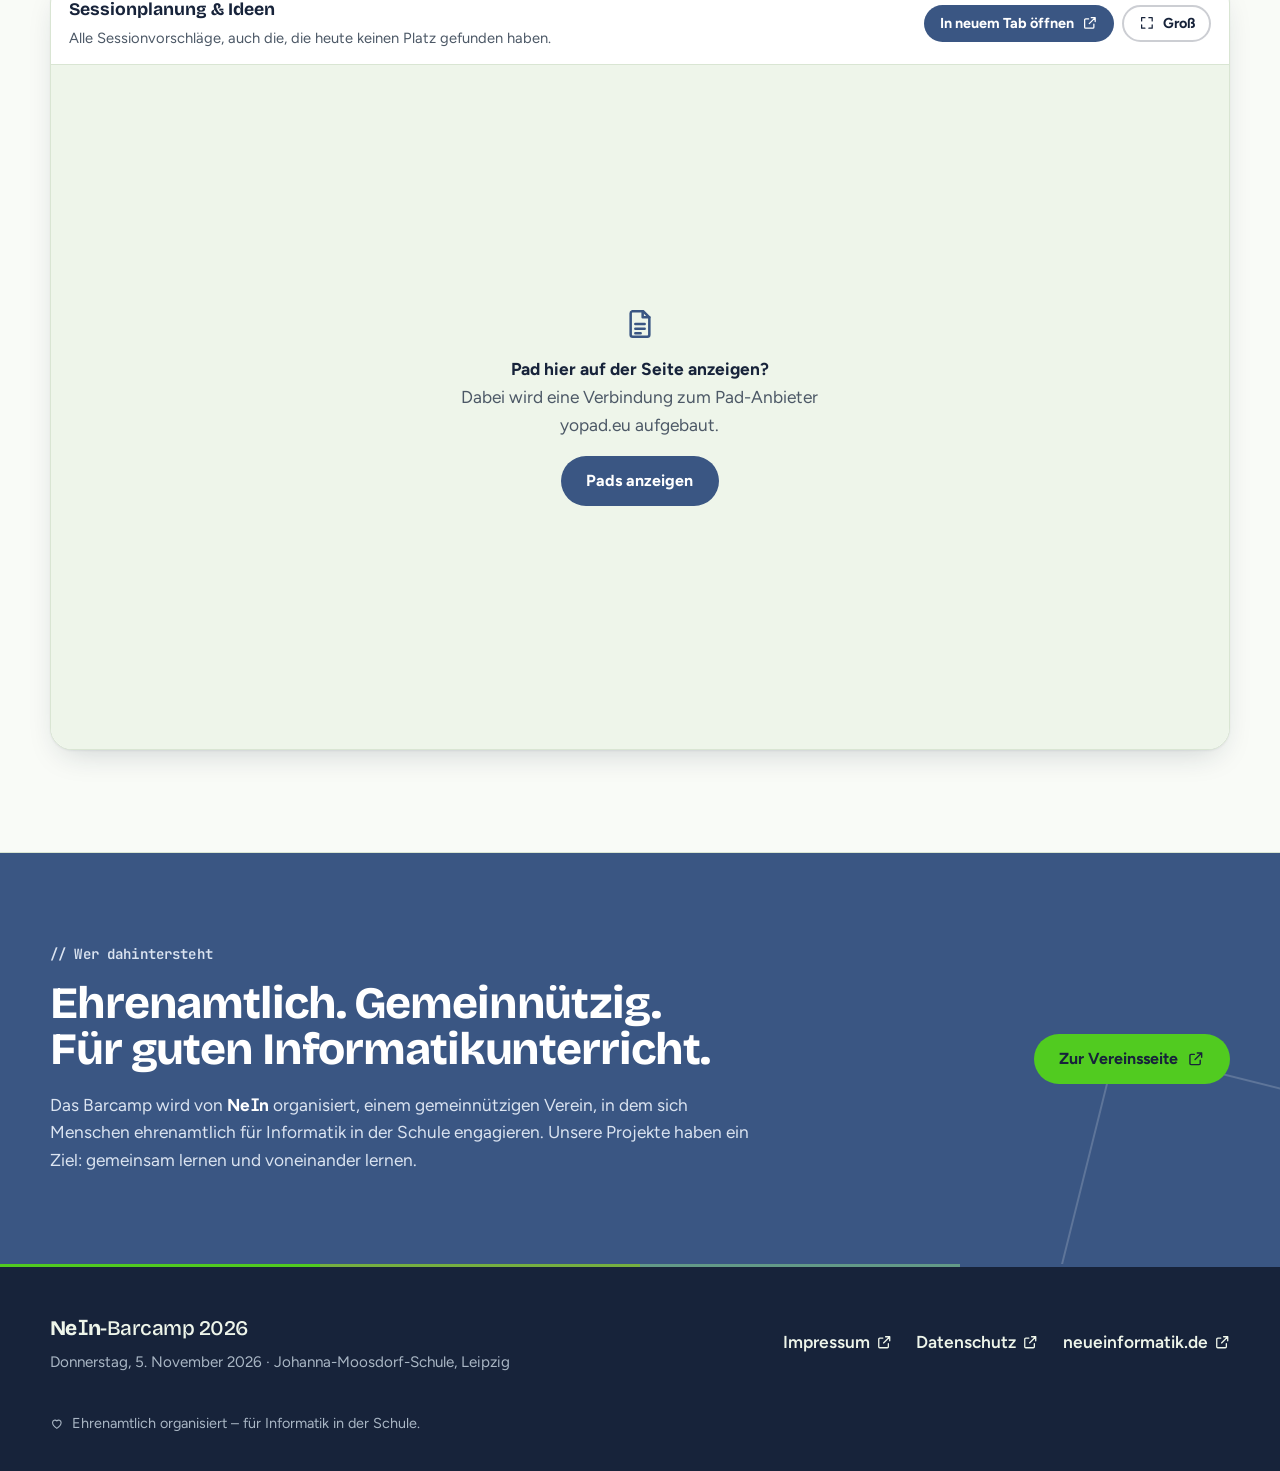
==== commit 74834eae: "Zeiten an aktuellen Ablaufplan angepasst Co-Authored-By: Claude Sonnet 5.5 <noreply@anthropic.com> C" ====
--- a/index.html
+++ b/index.html
@@ -534,12 +534,12 @@
           <ol class="timeline">
             <li class="timeline__item"><time class="ph">08:30</time><div><h3>Ankommen</h3><p>Kaffee, Namensschilder und erste Gespräche.</p></div></li>
             <li class="timeline__item"><time class="ph">09:00</time><div><h3>Begrüßung &amp; Kennenlernen</h3><p>Wer ist da, was bringt ihr mit?</p></div></li>
-            <li class="timeline__item timeline__item--key"><time class="ph">09:30</time><div><h3>Sessionplanung</h3><p>Alle Vorschläge werden kurz vorgestellt und auf Räume und Zeiten verteilt.</p></div></li>
-            <li class="timeline__item timeline__item--session"><time class="ph">10:15</time><div><h3>Session-Runde 1</h3><p>45 Minuten, parallel in mehreren Räumen.</p></div></li>
-            <li class="timeline__item timeline__item--session"><time class="ph">11:15</time><div><h3>Session-Runde 2</h3></div></li>
+            <li class="timeline__item timeline__item--key"><time class="ph">09:40</time><div><h3>Sessionplanung</h3><p>Alle Vorschläge werden kurz vorgestellt und auf Räume und Zeiten verteilt.</p></div></li>
+            <li class="timeline__item timeline__item--session"><time class="ph">10:45</time><div><h3>Session-Runde 1</h3><p>45 Minuten, parallel in mehreren Räumen.</p></div></li>
+            <li class="timeline__item timeline__item--session"><time class="ph">11:45</time><div><h3>Session-Runde 2</h3></div></li>
             <li class="timeline__item timeline__item--break"><time class="ph">12:30</time><div><h3>Mittagessen</h3><p>Zeit zum Essen und Weiterreden.</p></div></li>
-            <li class="timeline__item timeline__item--session"><time class="ph">13:00</time><div><h3>Session-Runde 3</h3></div></li>
-            <li class="timeline__item timeline__item--key"><time class="ph">14:15</time><div><h3>Abschluss &amp; Feedback</h3><p>Was nehmt ihr mit? Kurzer Rückblick in großer Runde.</p></div></li>
+            <li class="timeline__item timeline__item--session"><time class="ph">13:30</time><div><h3>Session-Runde 3</h3></div></li>
+            <li class="timeline__item timeline__item--key"><time class="ph">14:25</time><div><h3>Abschluss &amp; Feedback</h3><p>Was nehmt ihr mit? Kurzer Rückblick in großer Runde.</p></div></li>
             <li class="timeline__item"><time class="ph">15:00</time><div><h3>Ende</h3></div></li>
           </ol>
 
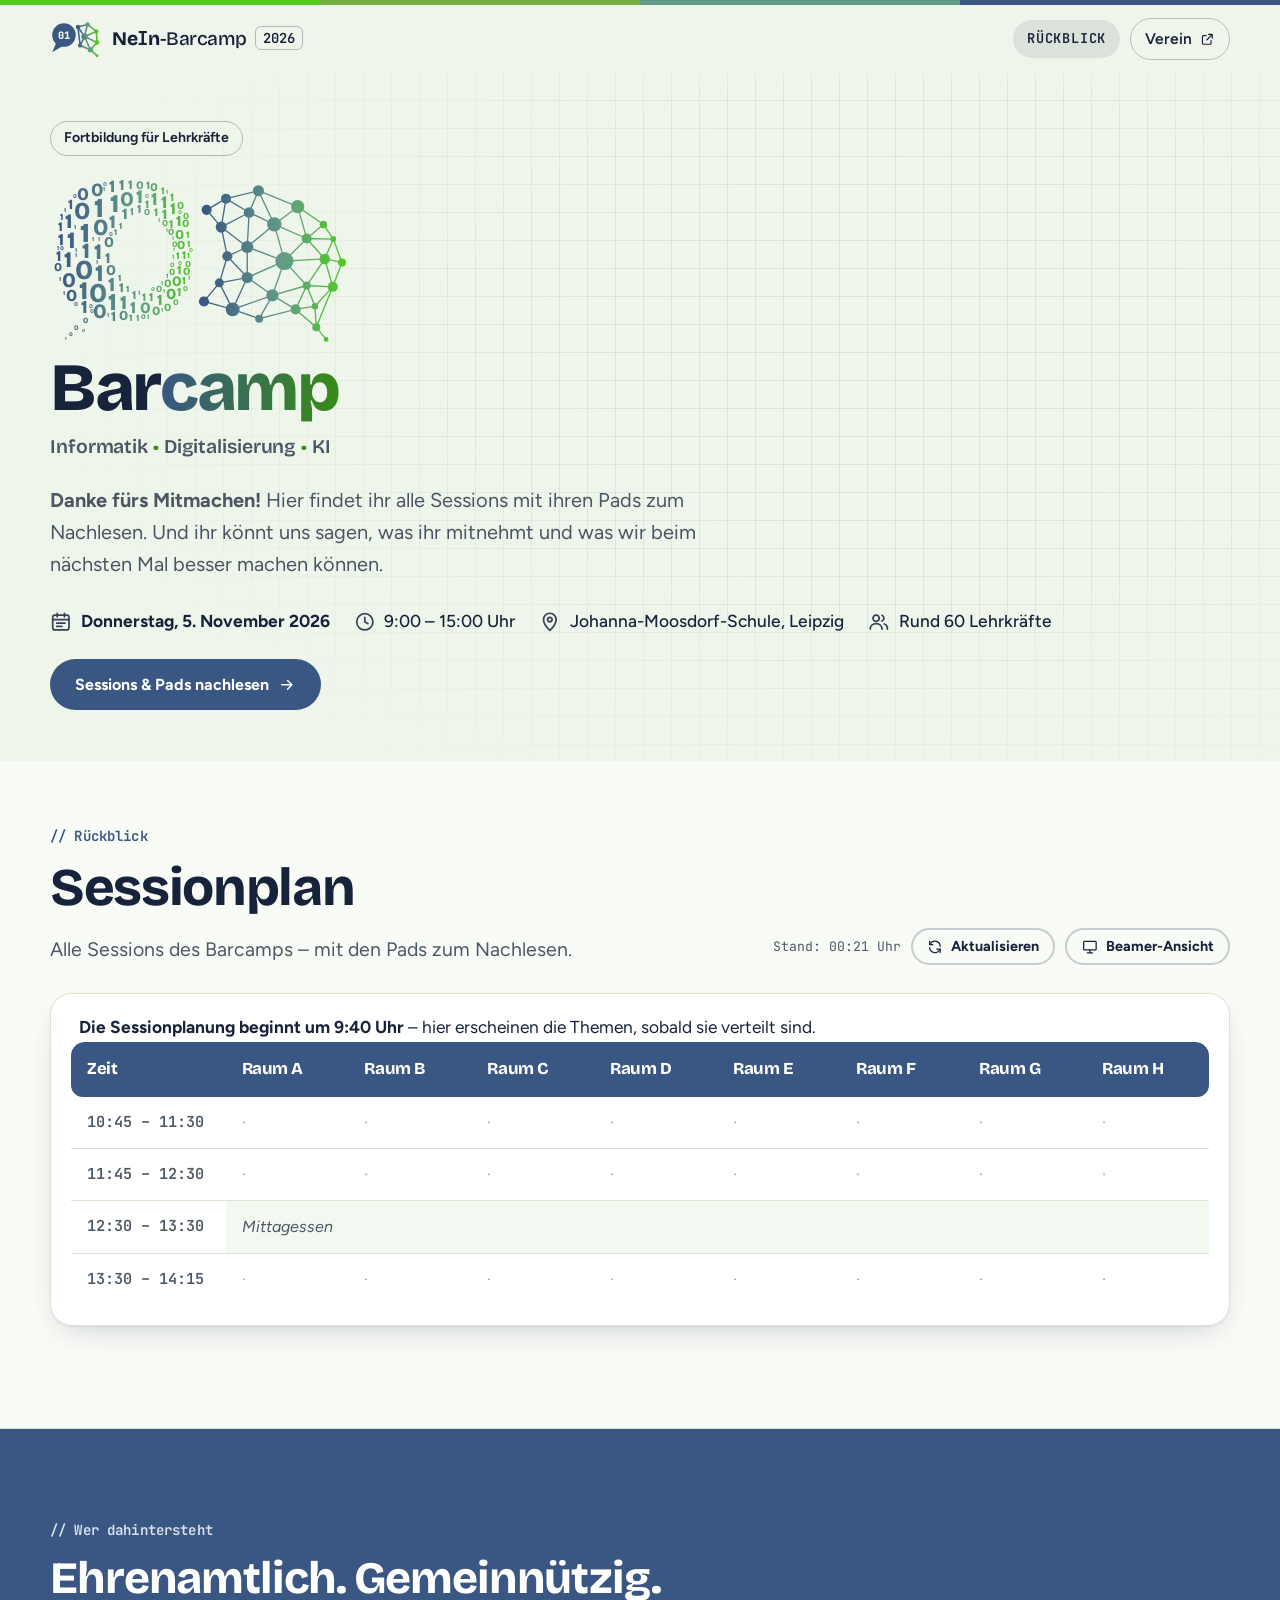
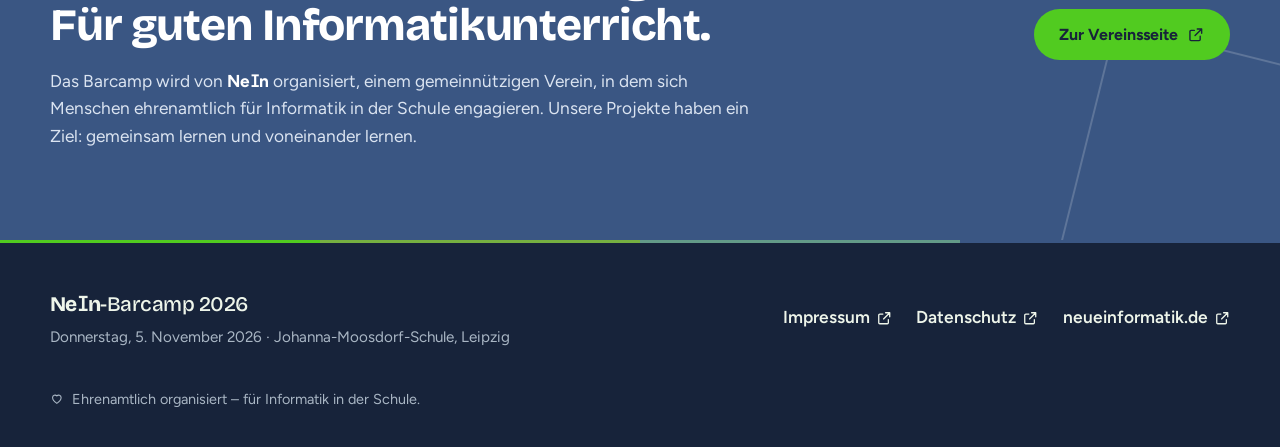
==== commit 0d7d6f7c: "Pad-Bereich entfernt: Pads öffnen per Klick in neuem Tab Co-Authored-By: Claude Sonnet 5.5 <noreply@" ====
--- a/index.html
+++ b/index.html
@@ -77,7 +77,6 @@
       <nav class="site-nav" id="site-nav" aria-label="Hauptnavigation">
         <ul>
           <li data-phases="live after" hidden><a class="nav-live" href="#live"><span class="live-dot" aria-hidden="true"></span><span data-phases="live">Live</span><span data-phases="after" hidden>Rückblick</span></a></li>
-          <li data-phases="live after" hidden><a href="#pads">Pads</a></li>
           <li data-phases="before live"><a href="#infos">Infos</a></li>
           <li data-phases="before live"><a href="#barcamp">Barcamp</a></li>
           <li data-phases="before live"><a href="#ablauf">Ablauf</a></li>
@@ -310,7 +309,6 @@
           <div class="hero__actions">
             <a class="btn btn--hero" href="#live" data-phases="live" hidden>Zum Sessionplan <svg class="icon" aria-hidden="true"><use href="#i-arrow"/></svg></a>
             <a class="btn btn--hero" href="#live" data-phases="after" hidden>Sessions &amp; Pads nachlesen <svg class="icon" aria-hidden="true"><use href="#i-arrow"/></svg></a>
-            <a class="btn btn--hero-ghost" href="#pads" data-phases="after" data-open-pad="Feedback" hidden>Feedback geben</a>
             <a class="btn btn--hero-ghost" href="#barcamp" data-phases="before live">Was ist ein Barcamp?</a>
           </div>
         </div>
@@ -404,38 +402,7 @@
             <p class="board__status">Sessionplan wird geladen …</p>
           </div>
         </div>
-        <p class="board__hint">Tipp: Jede Session hat ihr eigenes Pad – klickt auf das Thema, um die Mitschrift direkt hier zu öffnen.</p>
-
-        <div class="pads" id="pads">
-          <div class="pads__head">
-            <h3 class="pads__title"><svg class="icon" aria-hidden="true"><use href="#i-pad"/></svg>Pads – gemeinsam dokumentieren</h3>
-            <p data-phases="live">Schreibt mit, ergänzt Links und haltet Ergebnisse fest. Alle Pads sind für alle Teilnehmenden offen – auch nach dem Barcamp.</p>
-            <p data-phases="after" hidden>Alle Mitschriften bleiben ein Jahr lang auf yopad.eu erhalten. Ergänzungen sind weiterhin willkommen.</p>
-          </div>
-
-          <div class="pads__tabs" id="pad-tabs" role="tablist" aria-label="Pads"></div>
-
-          <div class="pads__viewer" id="pad-viewer">
-            <div class="pads__bar">
-              <div class="pads__info">
-                <strong id="pad-name">–</strong>
-                <span id="pad-desc"></span>
-              </div>
-              <div class="pads__actions">
-                <a class="btn btn--primary btn--sm" id="pad-open" href="#" target="_blank" rel="noopener">In neuem Tab öffnen <svg class="icon" aria-hidden="true"><use href="#i-external"/></svg></a>
-                <button class="btn btn--ghost btn--sm" type="button" id="pad-full"><svg class="icon" aria-hidden="true"><use href="#i-expand"/></svg>Groß</button>
-              </div>
-            </div>
-            <div class="pads__frame" id="pad-frame">
-              <div class="pads__consent" id="pad-consent">
-                <svg class="icon icon--lg" aria-hidden="true"><use href="#i-pad"/></svg>
-                <p><strong>Pad hier auf der Seite anzeigen?</strong><br>
-                Dabei wird eine Verbindung zum Pad-Anbieter <span id="pad-host">yopad.eu</span> aufgebaut.</p>
-                <button class="btn btn--primary" type="button" id="pad-consent-btn">Pads anzeigen</button>
-              </div>
-            </div>
-          </div>
-        </div>
+        <p class="board__hint">Tipp: Jede Session hat ihr eigenes Pad – klickt auf das Thema, dann öffnet sich das Pad in einem neuen Tab.</p>
       </div>
     </section>
 
--- a/assets/css/style.css
+++ b/assets/css/style.css
@@ -1194,104 +1194,6 @@
 .md td.is-time { font-size: 0.95em; }
 body.is-presenting { overflow: hidden; }
 
-/* ---------------------------------------------------------------- Live: Edupads */
-
-.pads { margin-top: clamp(48px, 6vw, 80px); }
-.pads__head { max-width: 46rem; margin-bottom: 20px; }
-.pads__title {
-  display: flex;
-  align-items: center;
-  gap: 12px;
-  margin: 0 0 10px;
-  font-size: clamp(1.5rem, 1.2rem + 1.2vw, 2.1rem);
-}
-.pads__title .icon { width: 1em; height: 1em; color: var(--brand-ink); }
-.pads__head p { margin: 0; color: var(--ink-muted); }
-
-.pads__tabs {
-  display: flex;
-  gap: 8px;
-  padding: 4px 2px 10px;
-  overflow-x: auto;
-  scrollbar-width: thin;
-}
-.pad-tab {
-  flex: none;
-  display: inline-flex;
-  align-items: center;
-  gap: 8px;
-  padding: 9px 16px;
-  border: 1.5px solid var(--line);
-  border-radius: 999px;
-  background: var(--surface);
-  color: var(--ink);
-  font: inherit;
-  font-size: 0.95rem;
-  font-weight: 650;
-  cursor: pointer;
-  transition: border-color 0.15s ease, background-color 0.15s ease;
-}
-.pad-tab:hover { border-color: color-mix(in srgb, var(--ink) 40%, var(--surface)); }
-.pad-tab[aria-selected="true"] { background: var(--brand); border-color: var(--brand); color: var(--on-brand); }
-.pad-tab__dot { width: 9px; height: 9px; border-radius: 3px; background: var(--p1); }
-.pad-tab:nth-child(4n + 2) .pad-tab__dot { background: var(--p2); }
-.pad-tab:nth-child(4n + 3) .pad-tab__dot { background: var(--p3); }
-.pad-tab:nth-child(4n + 4) .pad-tab__dot { background: var(--p4); }
-.pad-tab--session { border-style: dashed; }
-
-.pads__viewer {
-  display: flex;
-  flex-direction: column;
-  overflow: hidden;
-  border: 1px solid var(--line);
-  border-radius: 22px;
-  background: var(--surface);
-  box-shadow: var(--shadow);
-}
-.pads__bar {
-  display: flex;
-  flex-wrap: wrap;
-  align-items: center;
-  justify-content: space-between;
-  gap: 12px 20px;
-  padding: 14px 18px;
-  border-bottom: 1px solid var(--line);
-}
-.pads__info { display: grid; gap: 2px; min-width: 0; }
-.pads__info strong { font-family: var(--font-head); font-variation-settings: var(--head-fvs); font-size: 1.1rem; }
-.pads__info span { color: var(--ink-muted); font-size: 0.92rem; }
-.pads__actions { display: flex; flex-wrap: wrap; gap: 8px; }
-.pads__frame {
-  position: relative;
-  height: min(76vh, 820px);
-  min-height: 420px;
-  background: var(--bg-alt);
-}
-.pads__frame iframe { display: block; width: 100%; height: 100%; border: 0; background: #fff; }
-.pads__consent {
-  position: absolute;
-  inset: 0;
-  display: grid;
-  place-content: center;
-  justify-items: center;
-  gap: 16px;
-  padding: 24px;
-  text-align: center;
-  color: var(--ink-muted);
-}
-.pads__consent p { margin: 0; max-width: 28em; }
-.pads__consent strong { color: var(--ink); }
-.pads__consent .icon { color: var(--brand-ink); }
-
-.pads__viewer.is-large {
-  position: fixed;
-  inset: 0;
-  z-index: 1000;
-  border: 0;
-  border-radius: 0;
-}
-.pads__viewer.is-large .pads__frame { flex: 1; height: auto; }
-body.is-pad-large { overflow: hidden; }
 
 /* ---------------------------------------------------------------- Unterseiten (Impressum, Datenschutz) */
 
@@ -1355,7 +1257,7 @@
 }
 
 @media print {
-  .site-header, .skip-link, .hero__actions, .live__tools, .pads, .design-panel, .design-fab, .stripe { display: none !important; }
+  .site-header, .skip-link, .hero__actions, .live__tools, .design-panel, .design-fab, .stripe { display: none !important; }
   .hero, .band, .site-footer { background: none !important; color: #000 !important; }
   .section { padding-block: 24px; }
 }
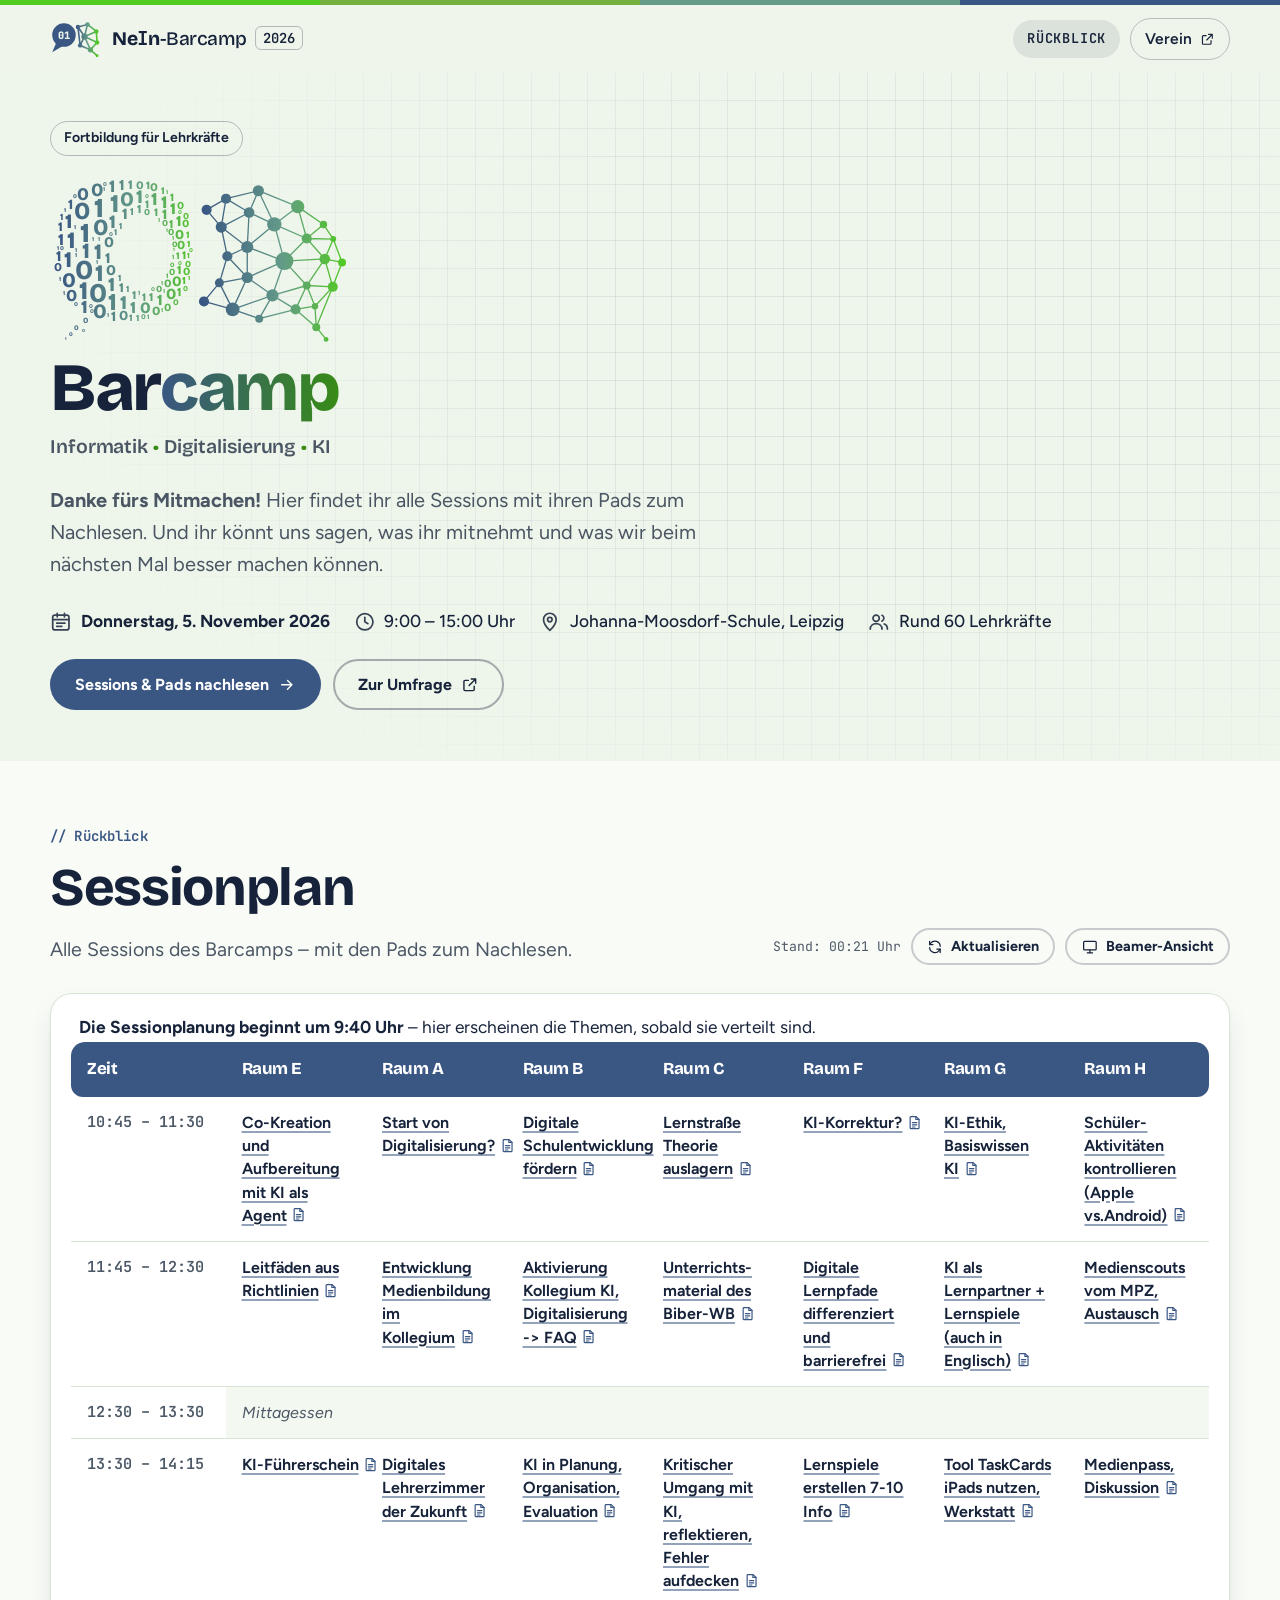
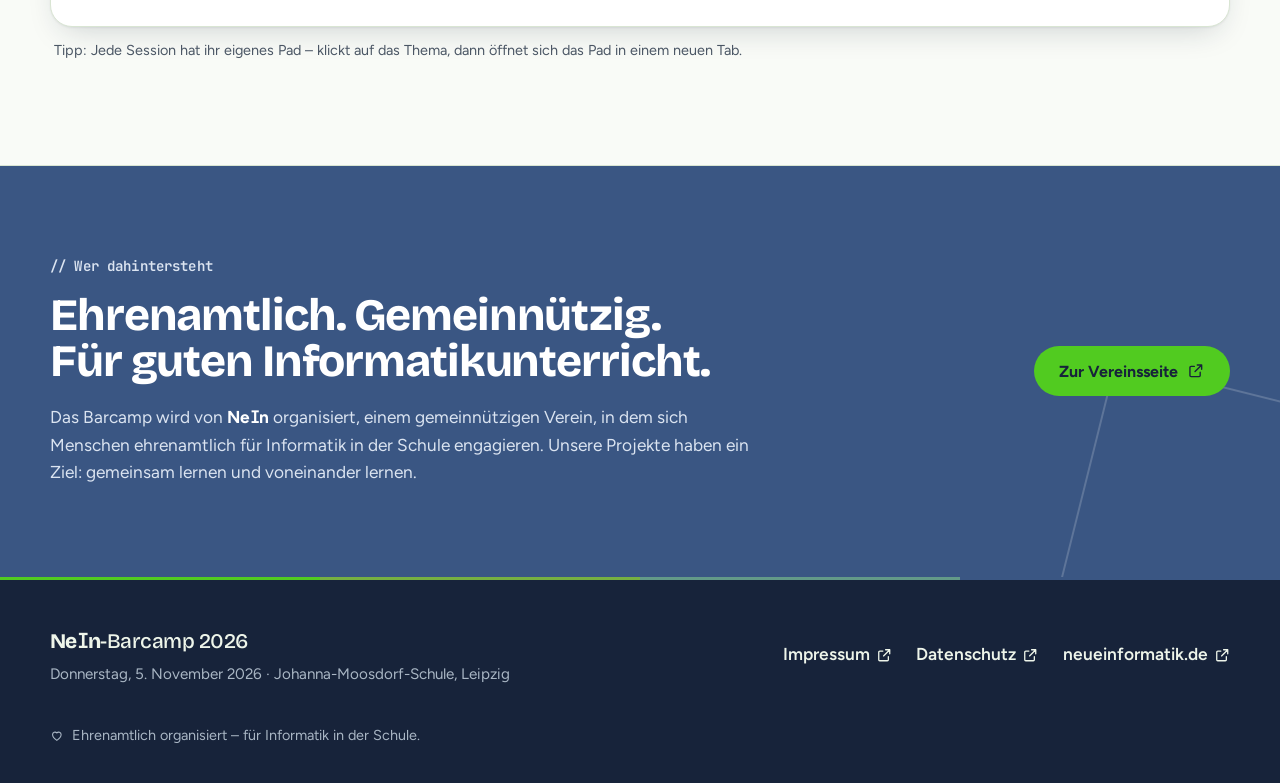
==== commit ea346f96: "Button zur Umfrage im Hero Co-Authored-By: Claude Sonnet 5.5 <noreply@anthropic.com> Claude-Session:" ====
--- a/index.html
+++ b/index.html
@@ -310,6 +310,7 @@
             <a class="btn btn--hero" href="#live" data-phases="live" hidden>Zum Sessionplan <svg class="icon" aria-hidden="true"><use href="#i-arrow"/></svg></a>
             <a class="btn btn--hero" href="#live" data-phases="after" hidden>Sessions &amp; Pads nachlesen <svg class="icon" aria-hidden="true"><use href="#i-arrow"/></svg></a>
             <a class="btn btn--hero-ghost" href="#barcamp" data-phases="before live">Was ist ein Barcamp?</a>
+            <a class="btn btn--hero-ghost" href="https://forms.gle/bWMSEcv4KCh3it6n7" target="_blank" rel="noopener">Zur Umfrage <svg class="icon" aria-hidden="true"><use href="#i-external"/></svg></a>
           </div>
         </div>
 
